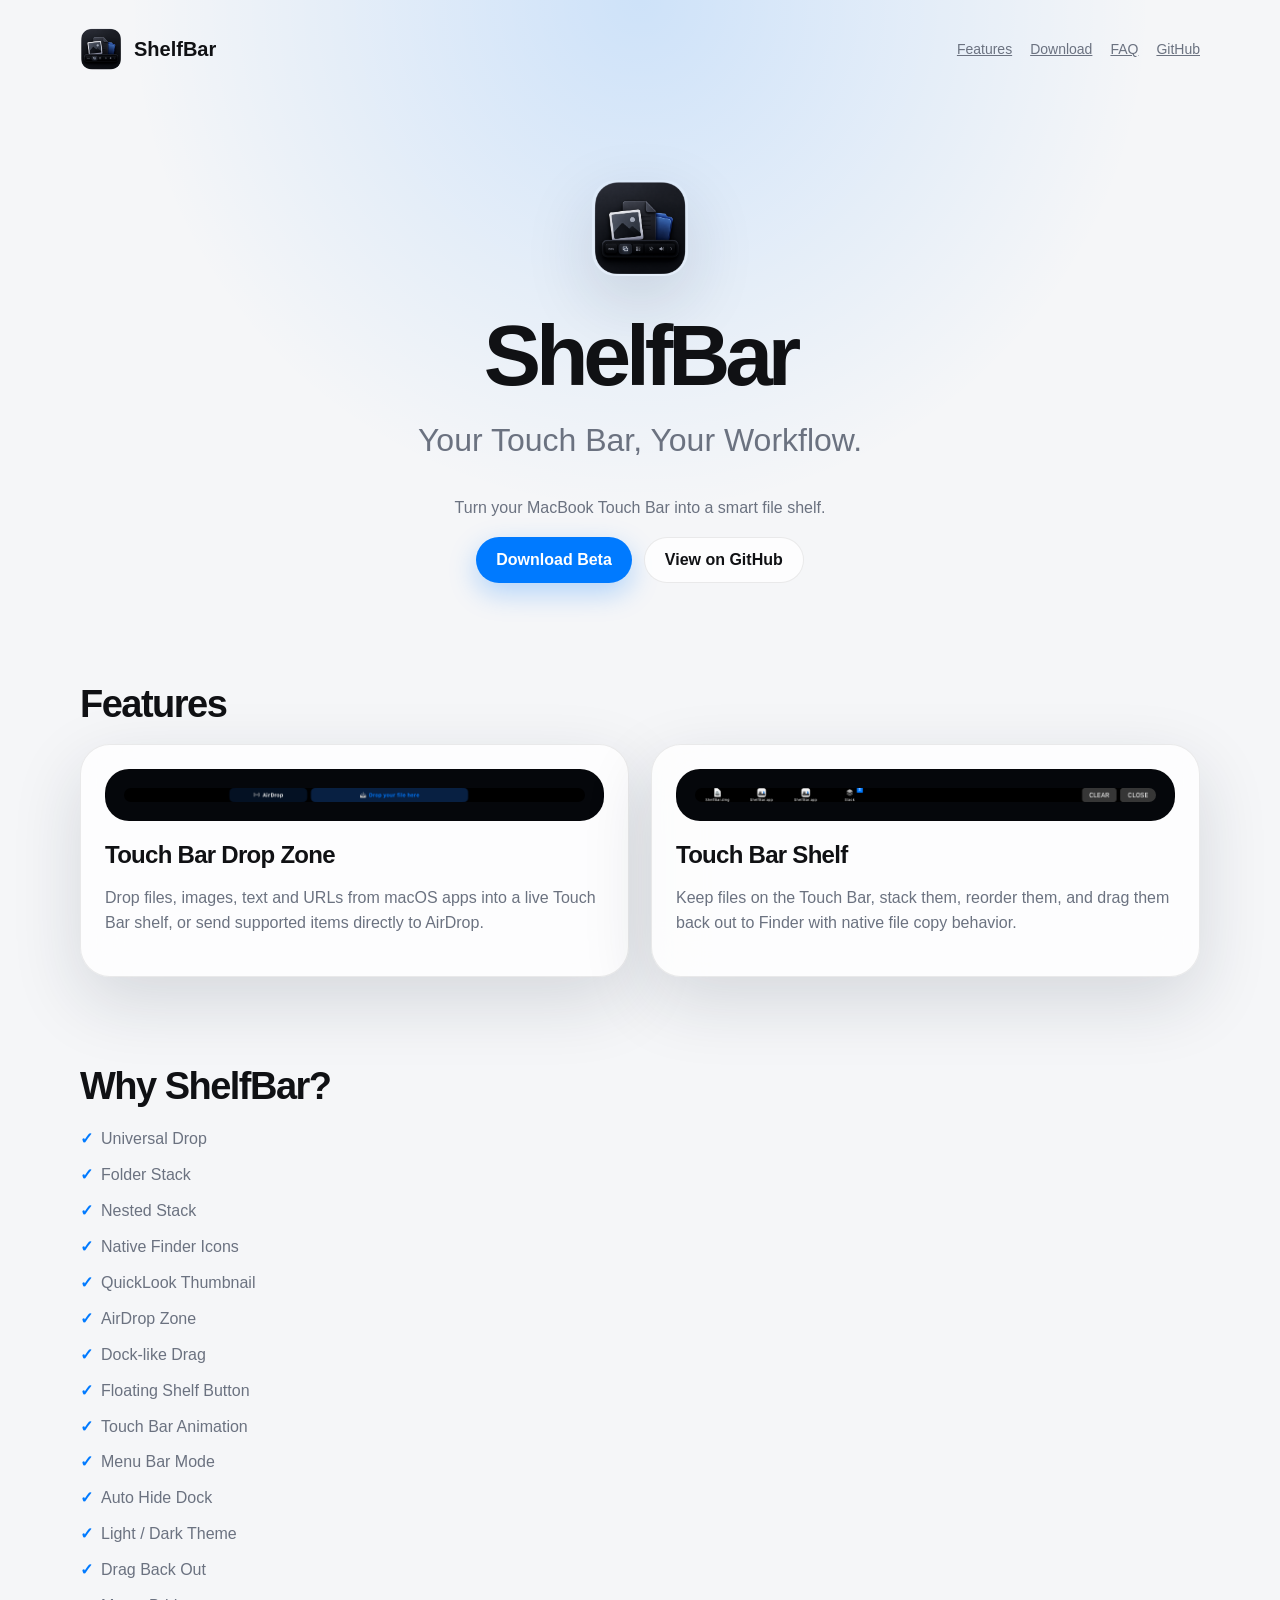
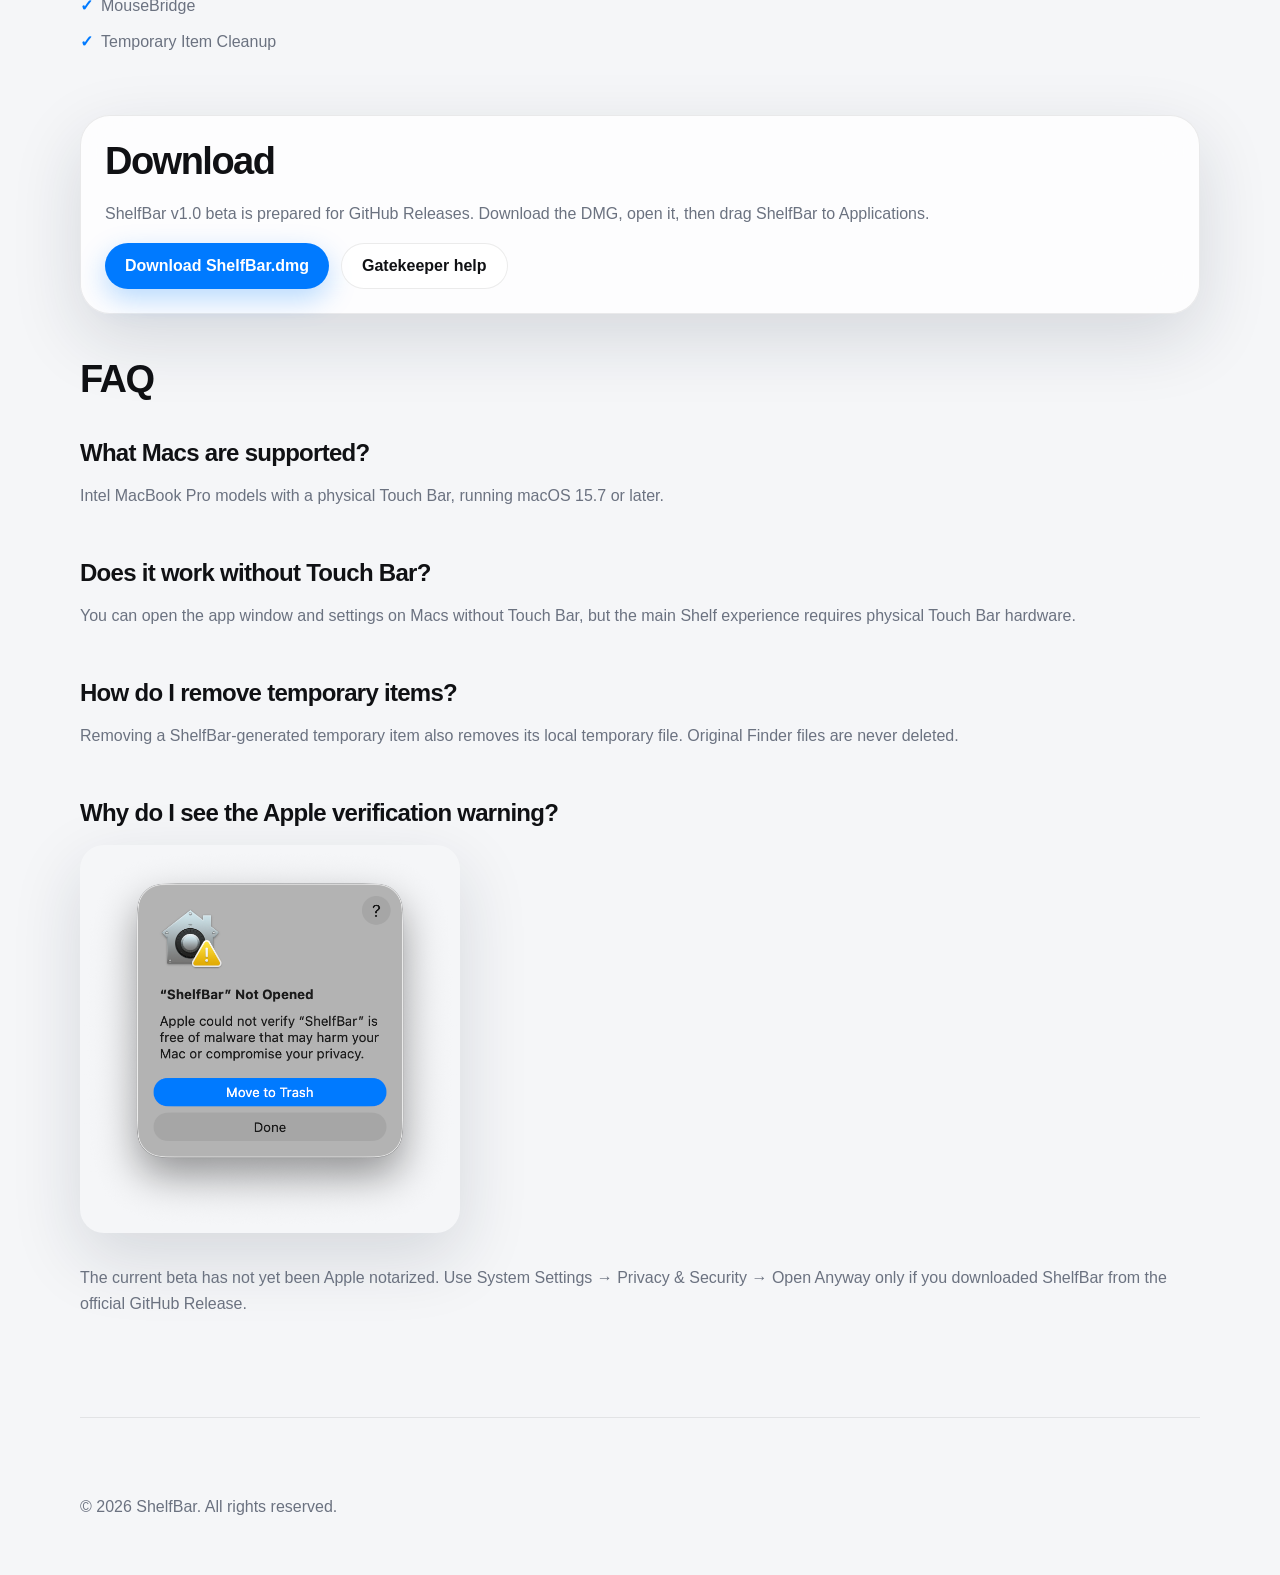
==== docs/index.html @ 5f8ba58e "Prepare ShelfBar public beta release" ====
<!doctype html>
<html lang="en">
<head>
  <meta charset="utf-8">
  <meta name="viewport" content="width=device-width, initial-scale=1">
  <title>ShelfBar — Your Touch Bar, Your Workflow.</title>
  <meta name="description" content="Turn your MacBook Touch Bar into a smart file shelf.">
  <style>
    :root {
      color-scheme: light dark;
      --bg: #f5f6f8;
      --panel: rgba(255,255,255,.78);
      --text: #101114;
      --muted: #6b7280;
      --line: rgba(0,0,0,.08);
      --blue: #007aff;
      --shadow: 0 24px 70px rgba(20, 32, 56, .14);
    }
    @media (prefers-color-scheme: dark) {
      :root {
        --bg: #080a0f;
        --panel: rgba(22,24,30,.78);
        --text: #f5f7fb;
        --muted: #a3adbd;
        --line: rgba(255,255,255,.1);
        --shadow: 0 24px 70px rgba(0,0,0,.38);
      }
    }
    * { box-sizing: border-box; }
    body {
      margin: 0;
      font-family: -apple-system, BlinkMacSystemFont, "SF Pro Display", "Segoe UI", sans-serif;
      background:
        radial-gradient(circle at top, rgba(0,122,255,.16), transparent 32rem),
        var(--bg);
      color: var(--text);
    }
    a { color: inherit; }
    .wrap { width: min(1120px, calc(100% - 40px)); margin: 0 auto; }
    header {
      display: flex;
      justify-content: space-between;
      align-items: center;
      padding: 28px 0;
    }
    .brand { display: flex; align-items: center; gap: 12px; font-weight: 700; font-size: 20px; }
    .brand img { width: 42px; height: 42px; border-radius: 12px; }
    nav { display: flex; gap: 18px; color: var(--muted); font-size: 14px; }
    .hero {
      padding: 82px 0 56px;
      text-align: center;
    }
    .hero img.icon { width: 96px; height: 96px; border-radius: 24px; box-shadow: var(--shadow); }
    h1 { font-size: clamp(48px, 8vw, 86px); letter-spacing: -0.06em; margin: 26px 0 10px; }
    .tagline { font-size: clamp(21px, 3vw, 32px); color: var(--muted); margin: 0 0 28px; }
    .actions { display: flex; justify-content: center; gap: 12px; flex-wrap: wrap; }
    .button {
      display: inline-flex;
      align-items: center;
      justify-content: center;
      padding: 13px 20px;
      border-radius: 999px;
      background: var(--blue);
      color: white;
      font-weight: 650;
      text-decoration: none;
      box-shadow: 0 10px 28px rgba(0,122,255,.28);
    }
    .button.secondary {
      background: var(--panel);
      color: var(--text);
      border: 1px solid var(--line);
      box-shadow: none;
    }
    section { padding: 44px 0; }
    .grid { display: grid; grid-template-columns: repeat(2, minmax(0, 1fr)); gap: 22px; }
    .card {
      background: var(--panel);
      backdrop-filter: blur(24px);
      border: 1px solid var(--line);
      border-radius: 30px;
      padding: 24px;
      box-shadow: var(--shadow);
    }
    .card img { width: 100%; border-radius: 22px; display: block; }
    .touchbar-shot {
      background: #05070b;
      padding: 18px;
      border-radius: 24px;
      border: 1px solid var(--line);
    }
    .touchbar-shot img {
      border-radius: 12px;
    }
    h2 { font-size: 38px; letter-spacing: -0.04em; margin: 0 0 18px; }
    h3 { font-size: 24px; letter-spacing: -0.03em; margin: 20px 0 10px; }
    p, li { color: var(--muted); line-height: 1.62; }
    ul.clean { list-style: none; padding: 0; display: grid; gap: 10px; }
    ul.clean li::before { content: "✓"; color: var(--blue); font-weight: 800; margin-right: 8px; }
    .feature-list { columns: 2; }
    .faq { display: grid; gap: 14px; }
    footer { color: var(--muted); padding: 60px 0 40px; border-top: 1px solid var(--line); margin-top: 40px; }
    @media (max-width: 760px) {
      .grid { grid-template-columns: 1fr; }
      nav { display: none; }
      .feature-list { columns: 1; }
    }
  </style>
</head>
<body>
  <div class="wrap">
    <header>
      <div class="brand">
        <img src="assets/shelfbar-icon-dark.png" alt="ShelfBar icon">
        <span>ShelfBar</span>
      </div>
      <nav>
        <a href="#features">Features</a>
        <a href="#download">Download</a>
        <a href="#faq">FAQ</a>
        <a href="https://github.com/seannb/ShelfBar">GitHub</a>
      </nav>
    </header>

    <main>
      <section class="hero">
        <img class="icon" src="assets/shelfbar-icon-dark.png" alt="ShelfBar">
        <h1>ShelfBar</h1>
        <p class="tagline">Your Touch Bar, Your Workflow.</p>
        <p>Turn your MacBook Touch Bar into a smart file shelf.</p>
        <div class="actions">
          <a class="button" href="https://github.com/seannb/ShelfBar/releases/tag/v1.0.0-beta.1">Download Beta</a>
          <a class="button secondary" href="https://github.com/seannb/ShelfBar">View on GitHub</a>
        </div>
      </section>

      <section id="features">
        <h2>Features</h2>
        <div class="grid">
          <article class="card">
            <div class="touchbar-shot">
              <img src="assets/feature-drop-zone.png" alt="Touch Bar Drop Zone">
            </div>
            <h3>Touch Bar Drop Zone</h3>
            <p>Drop files, images, text and URLs from macOS apps into a live Touch Bar shelf, or send supported items directly to AirDrop.</p>
          </article>
          <article class="card">
            <div class="touchbar-shot">
              <img src="assets/feature-touchbar-shelf.png" alt="Touch Bar Shelf">
            </div>
            <h3>Touch Bar Shelf</h3>
            <p>Keep files on the Touch Bar, stack them, reorder them, and drag them back out to Finder with native file copy behavior.</p>
          </article>
        </div>
      </section>

      <section>
        <h2>Why ShelfBar?</h2>
        <ul class="clean feature-list">
          <li>Universal Drop</li>
          <li>Folder Stack</li>
          <li>Nested Stack</li>
          <li>Native Finder Icons</li>
          <li>QuickLook Thumbnail</li>
          <li>AirDrop Zone</li>
          <li>Dock-like Drag</li>
          <li>Floating Shelf Button</li>
          <li>Touch Bar Animation</li>
          <li>Menu Bar Mode</li>
          <li>Auto Hide Dock</li>
          <li>Light / Dark Theme</li>
          <li>Drag Back Out</li>
          <li>MouseBridge</li>
          <li>Temporary Item Cleanup</li>
        </ul>
      </section>

      <section id="download" class="card">
        <h2>Download</h2>
        <p>ShelfBar v1.0 beta is prepared for GitHub Releases. Download the DMG, open it, then drag ShelfBar to Applications.</p>
        <div class="actions" style="justify-content:flex-start">
          <a class="button" href="https://github.com/seannb/ShelfBar/releases/tag/v1.0.0-beta.1">Download ShelfBar.dmg</a>
          <a class="button secondary" href="https://github.com/seannb/ShelfBar/blob/main/README.md#troubleshooting">Gatekeeper help</a>
        </div>
      </section>

      <section id="faq">
        <h2>FAQ</h2>
        <div class="faq">
          <article>
            <h3>What Macs are supported?</h3>
            <p>Intel MacBook Pro models with a physical Touch Bar, running macOS 15.7 or later.</p>
          </article>
          <article>
            <h3>Does it work without Touch Bar?</h3>
            <p>You can open the app window and settings on Macs without Touch Bar, but the main Shelf experience requires physical Touch Bar hardware.</p>
          </article>
          <article>
            <h3>How do I remove temporary items?</h3>
            <p>Removing a ShelfBar-generated temporary item also removes its local temporary file. Original Finder files are never deleted.</p>
          </article>
          <article>
            <h3>Why do I see the Apple verification warning?</h3>
            <img src="assets/gatekeeper-warning.png" alt="macOS Gatekeeper warning for ShelfBar" style="width:min(100%, 380px); border-radius:24px; box-shadow: var(--shadow); margin: 8px 0 12px;">
            <p>The current beta has not yet been Apple notarized. Use System Settings → Privacy & Security → Open Anyway only if you downloaded ShelfBar from the official GitHub Release.</p>
          </article>
        </div>
      </section>
    </main>

    <footer>
      <p>© 2026 ShelfBar. All rights reserved.</p>
    </footer>
  </div>
</body>
</html>
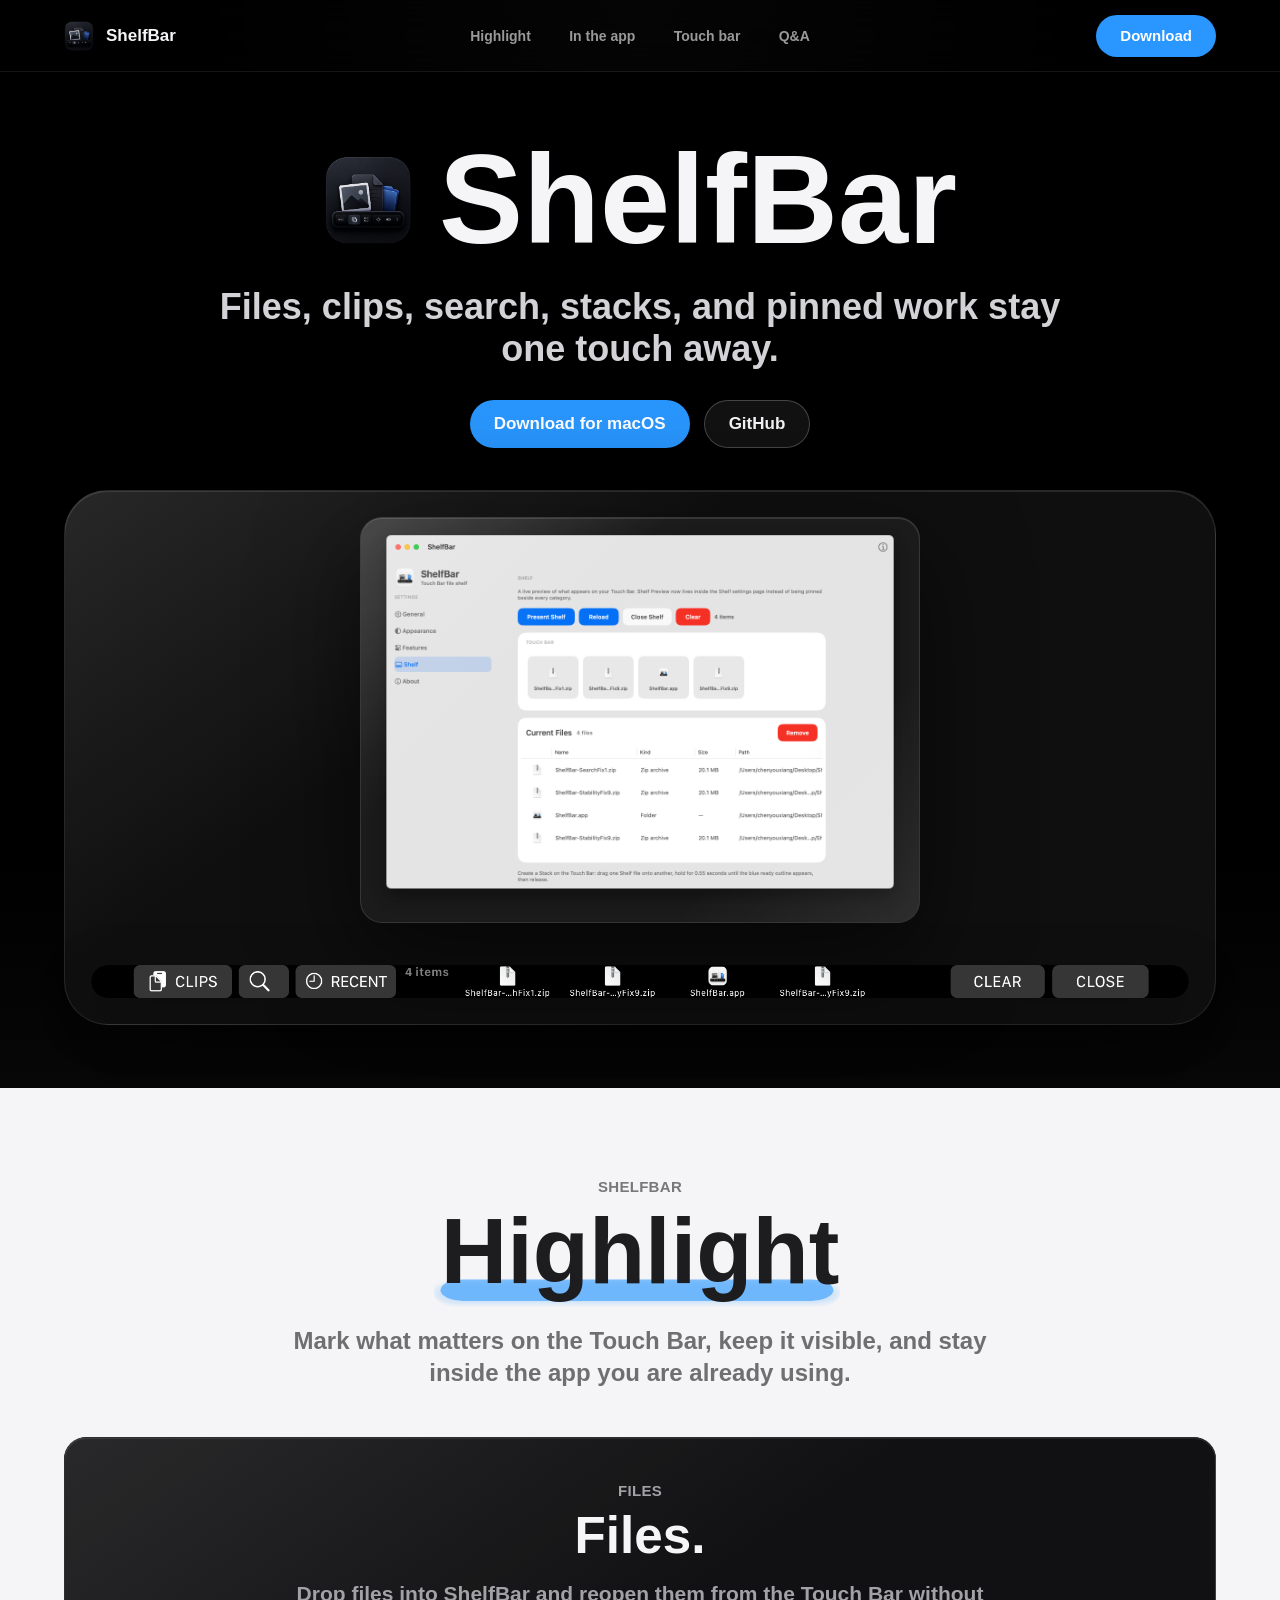
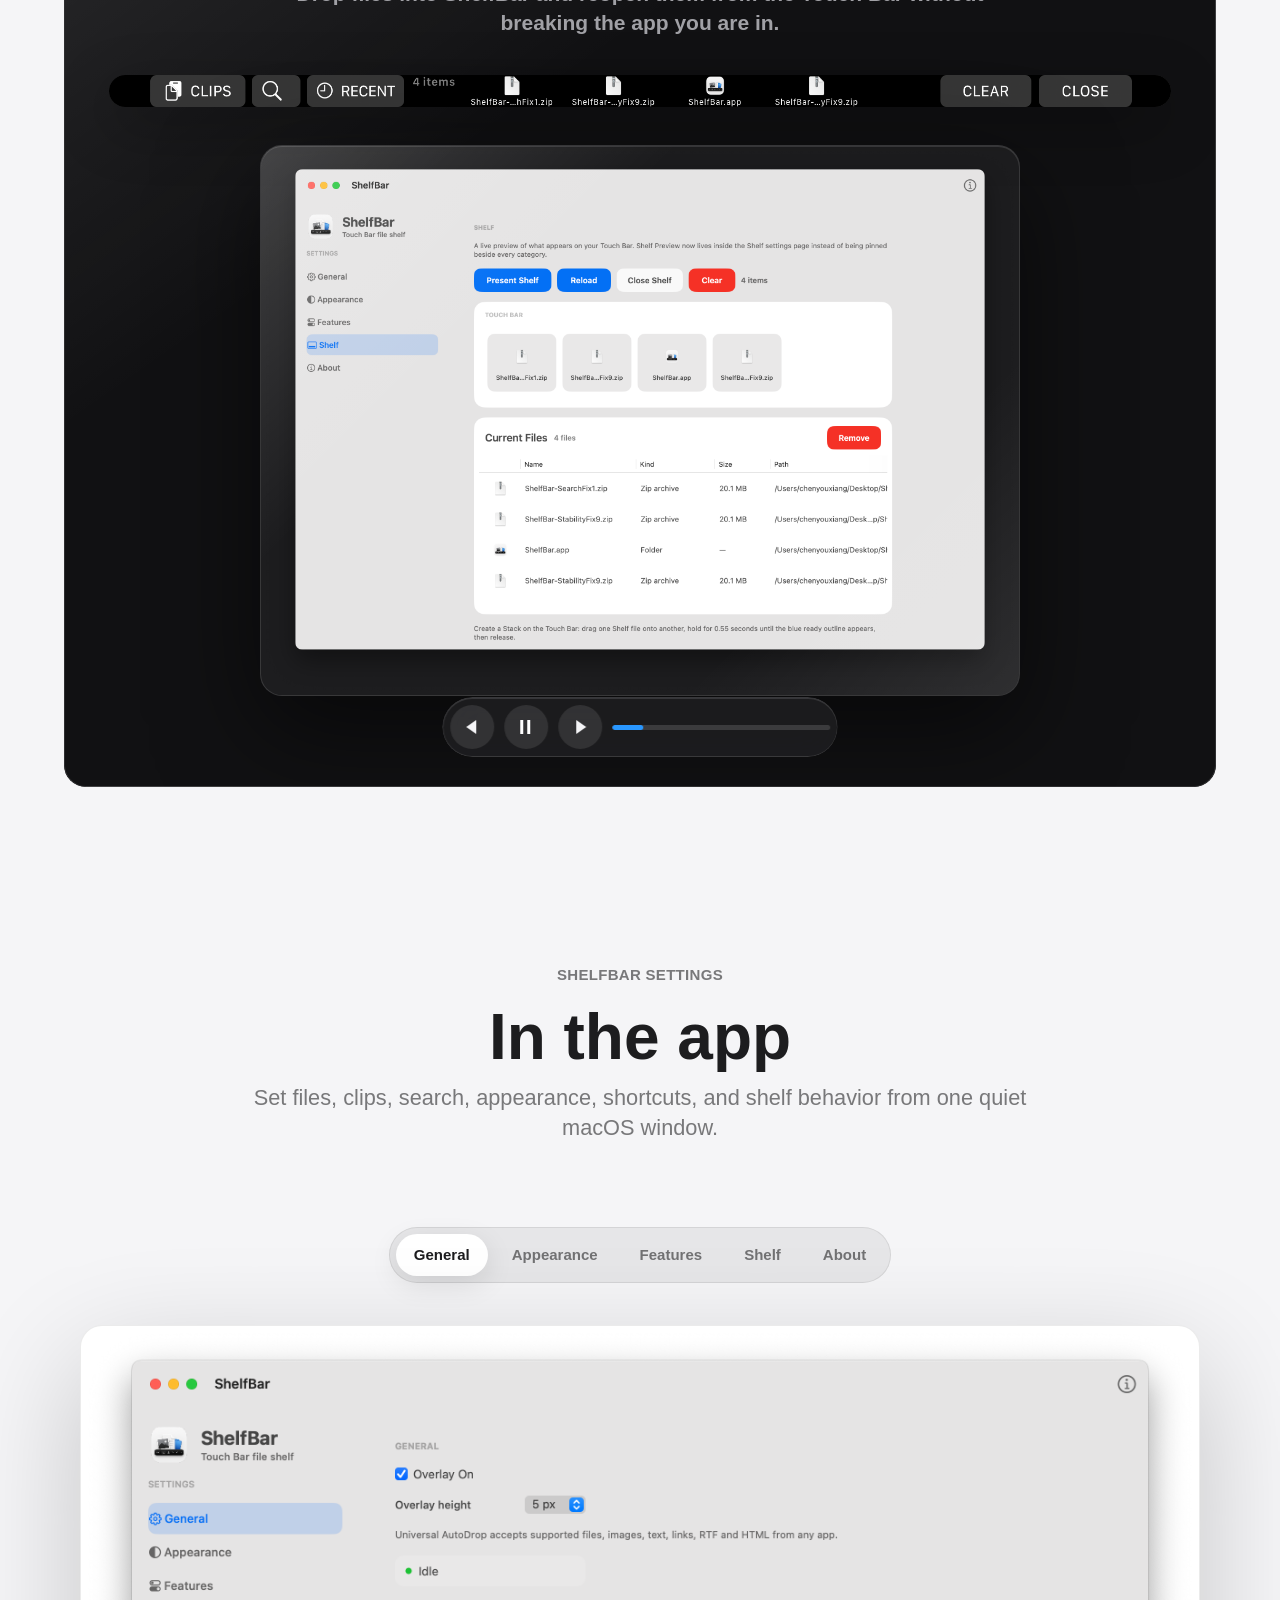
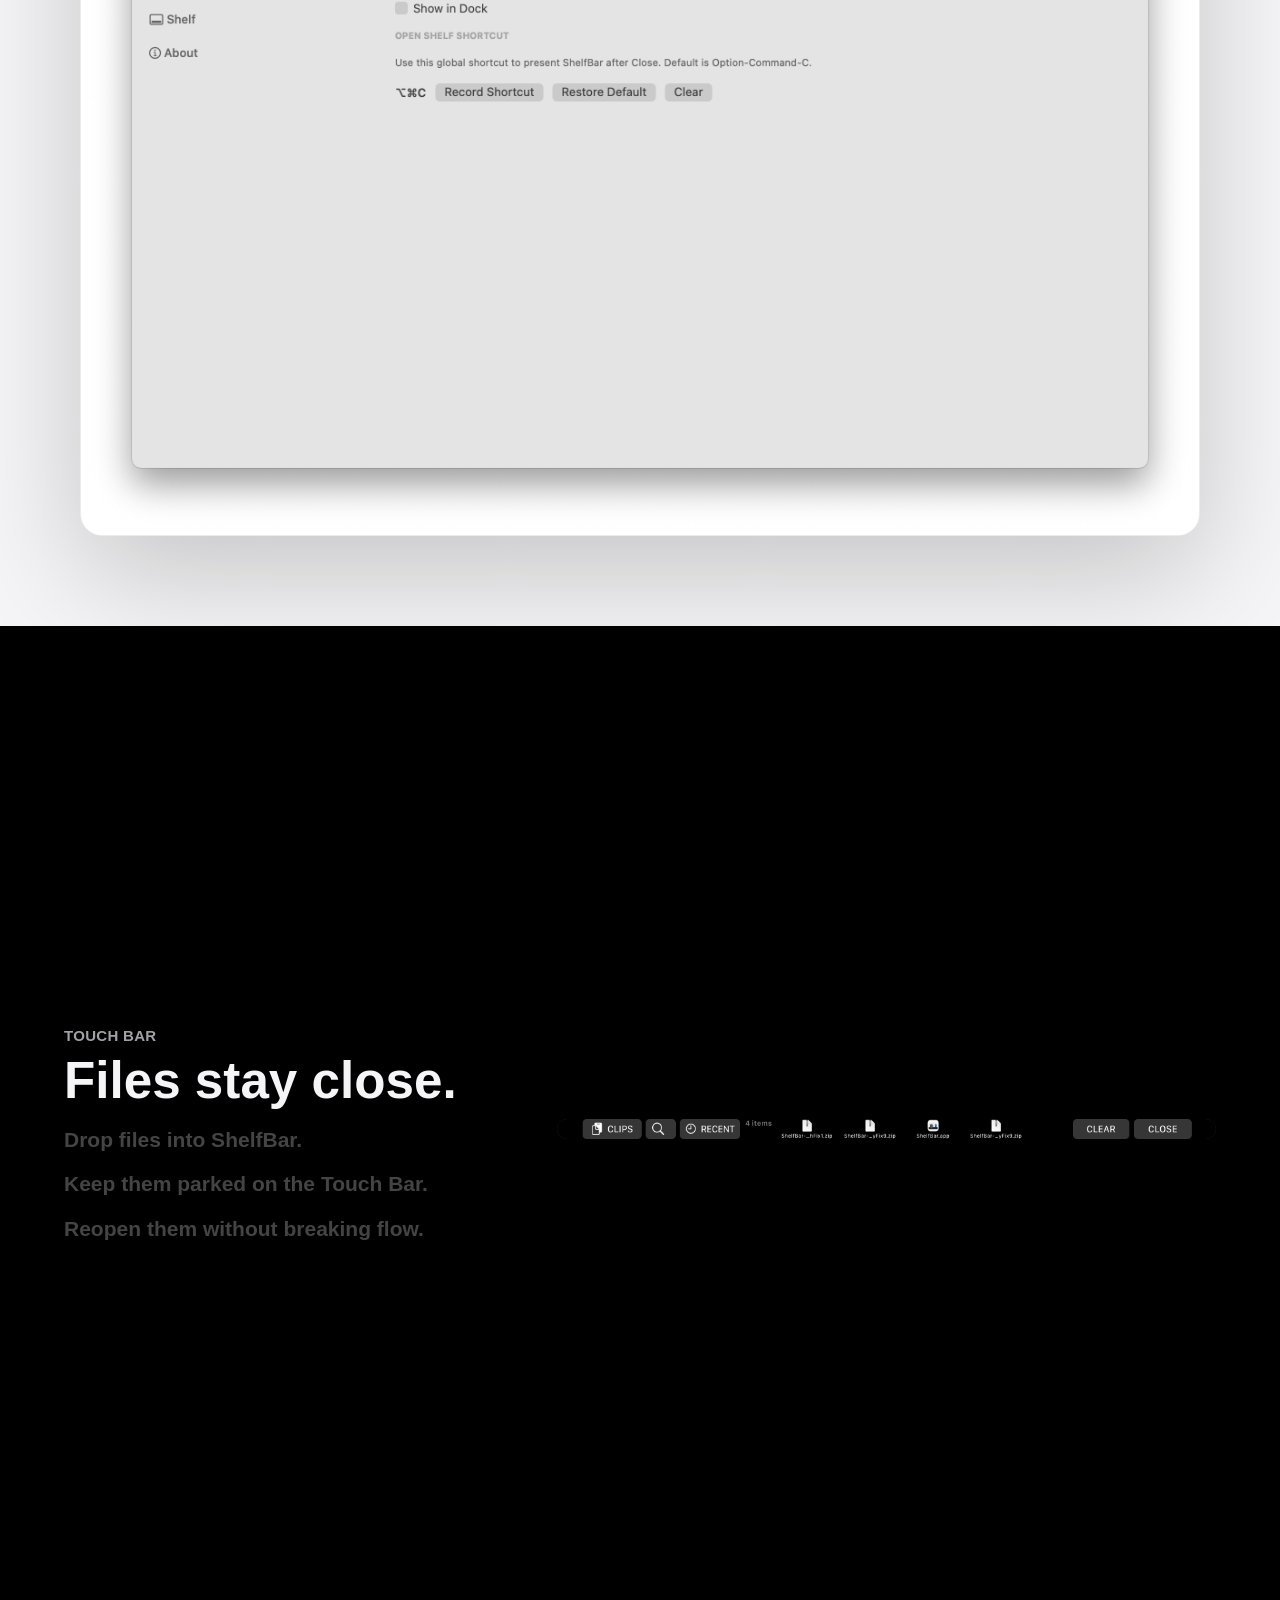
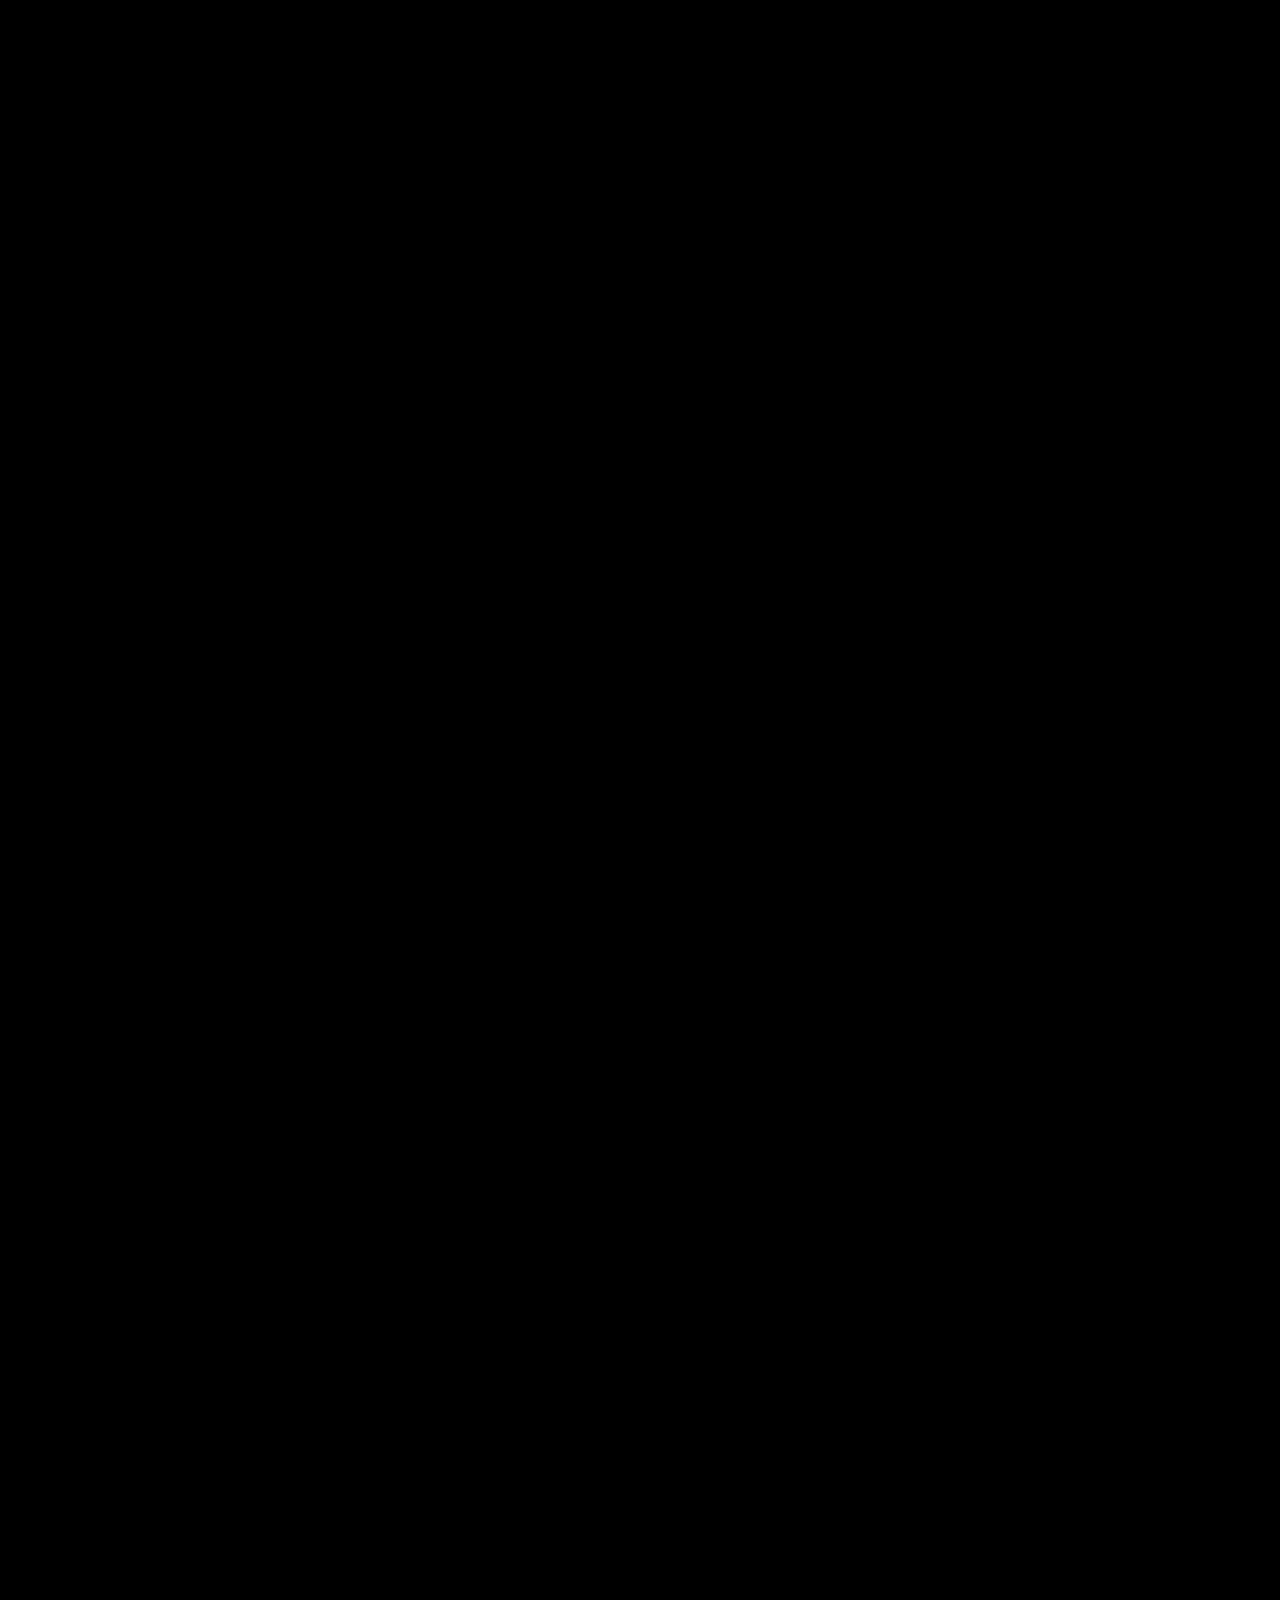
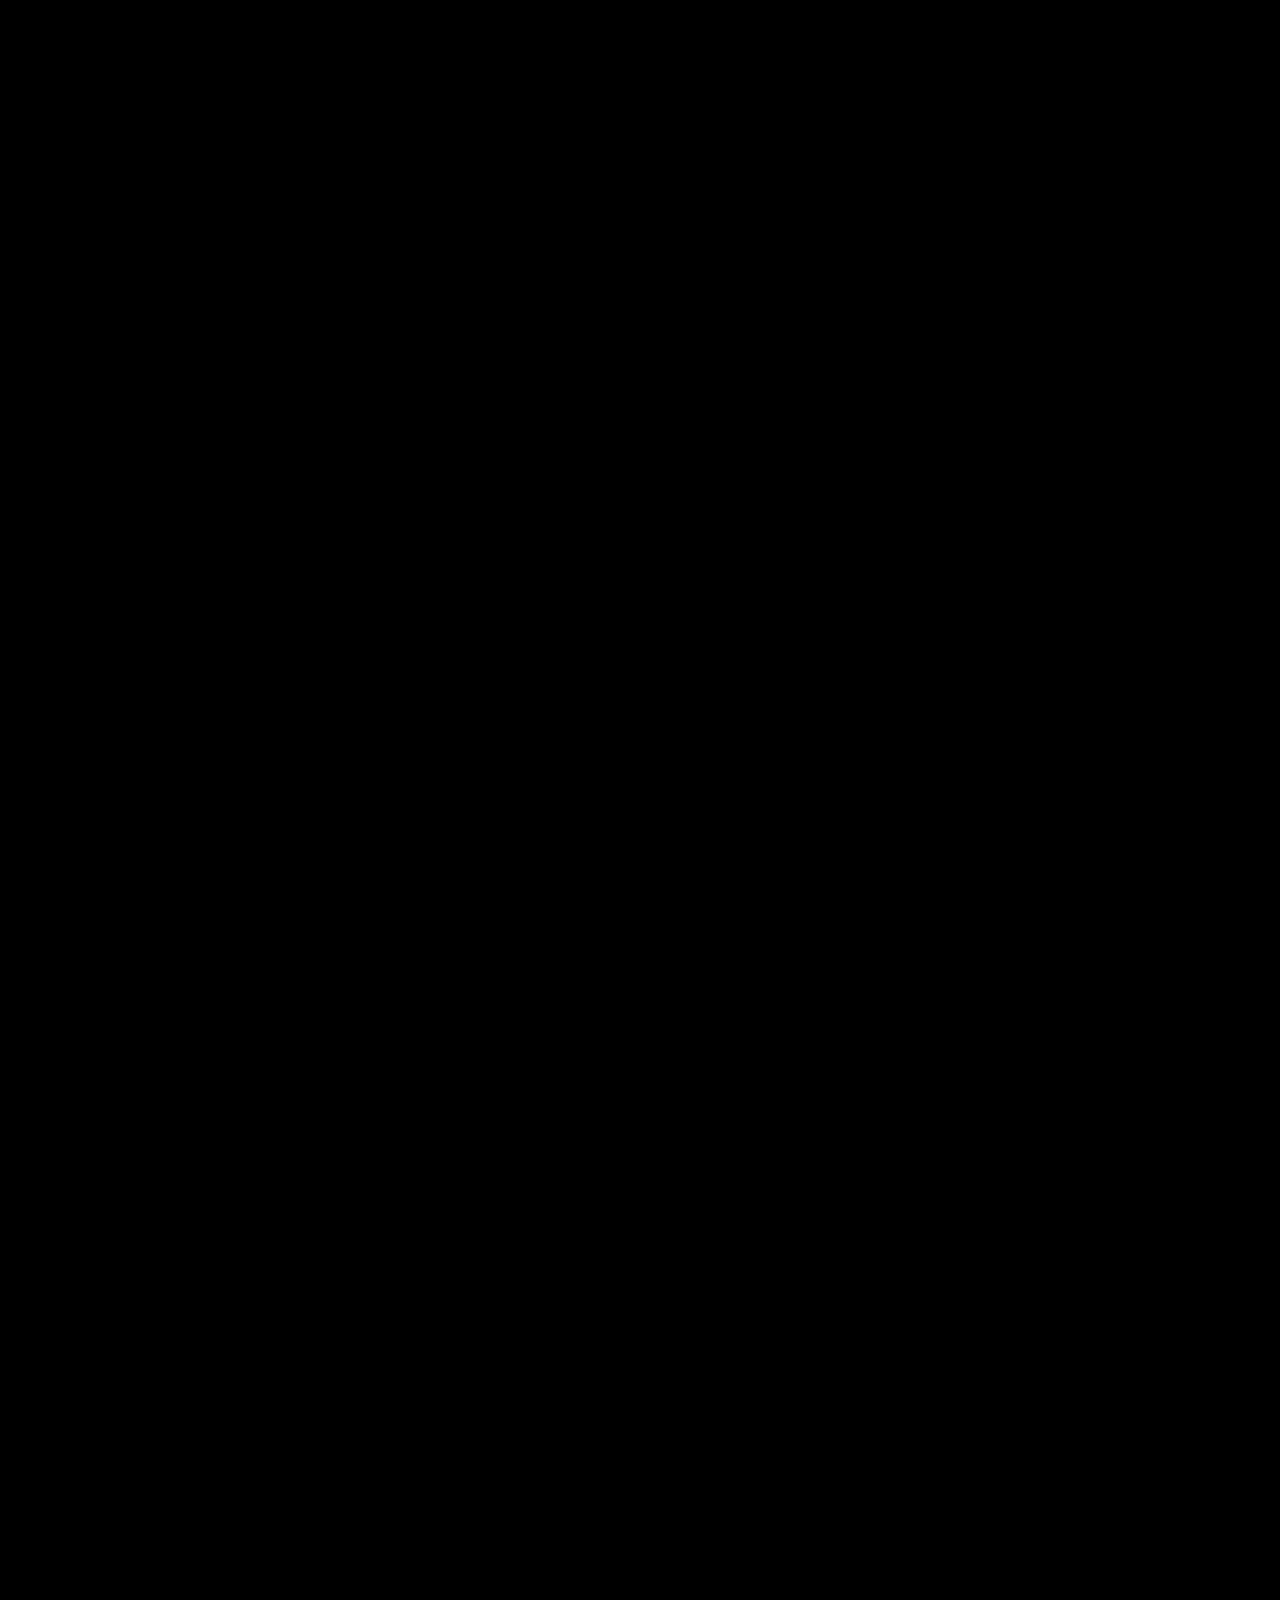
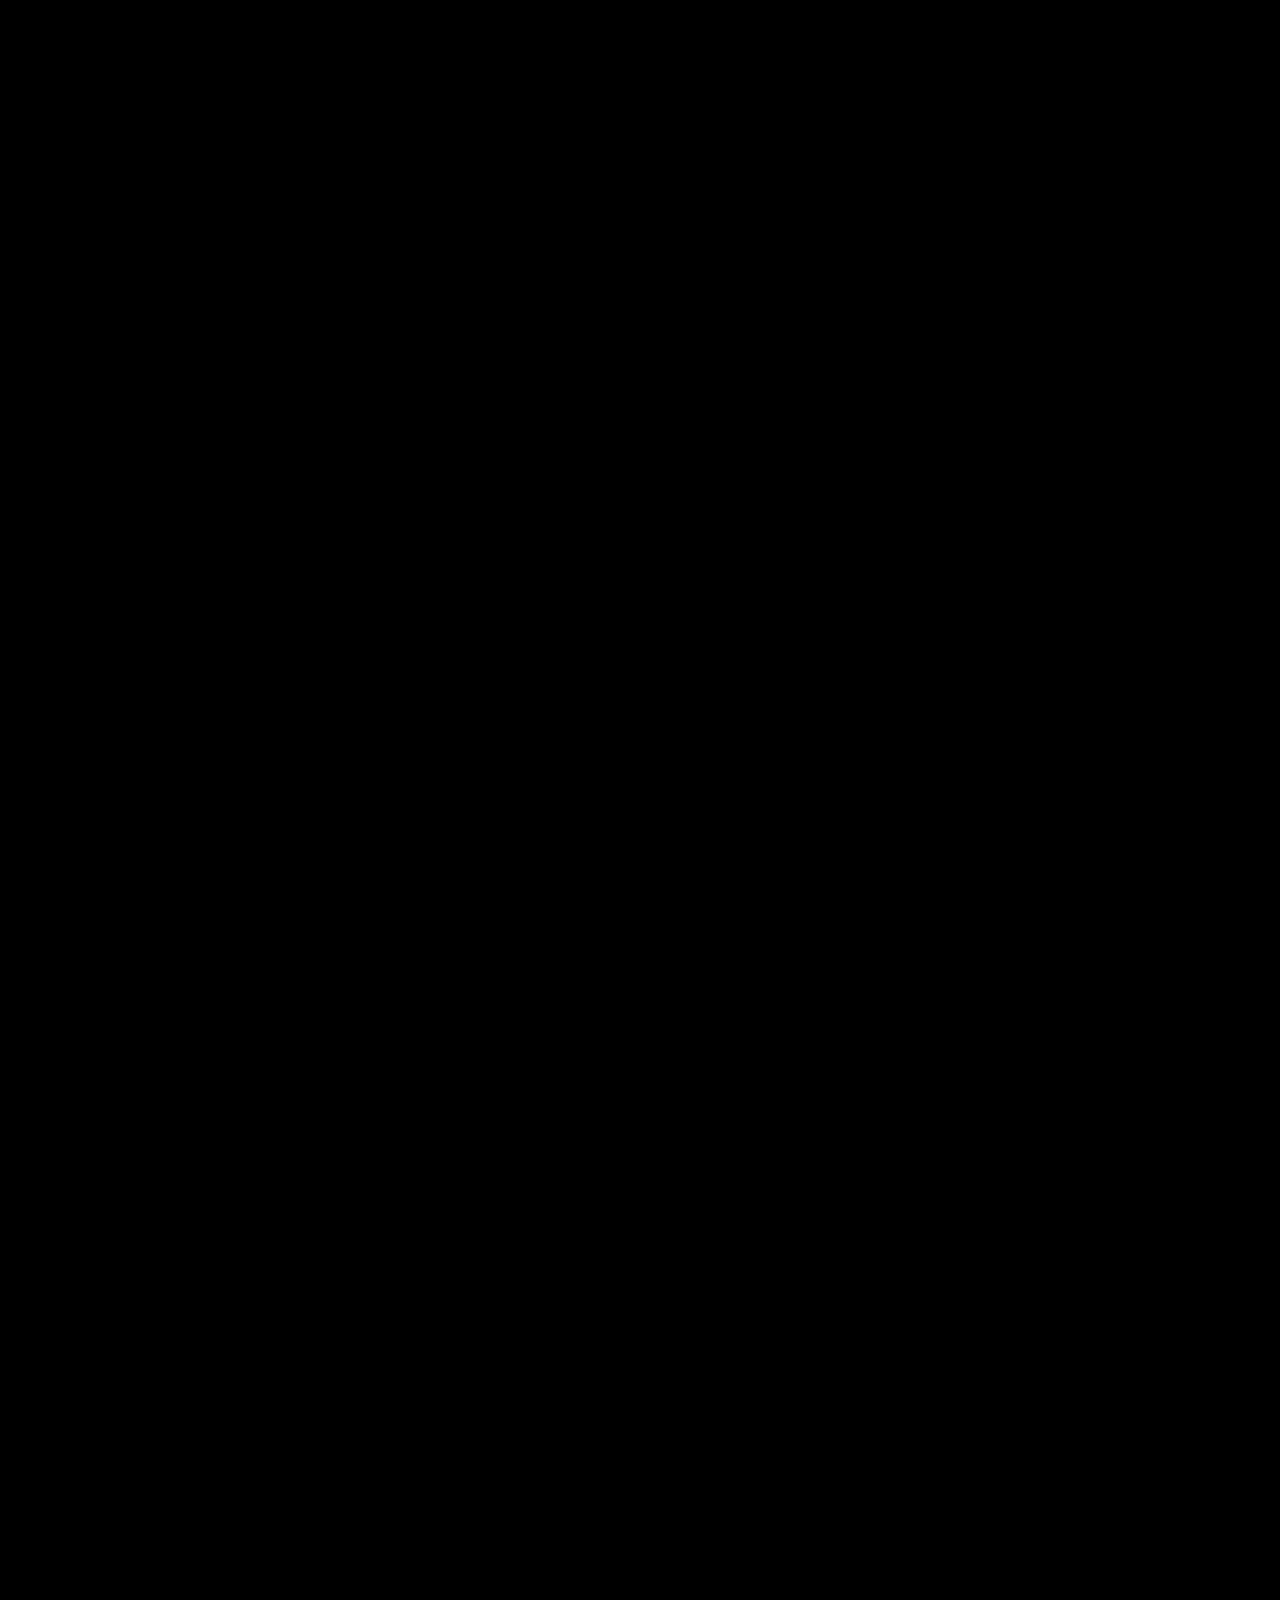
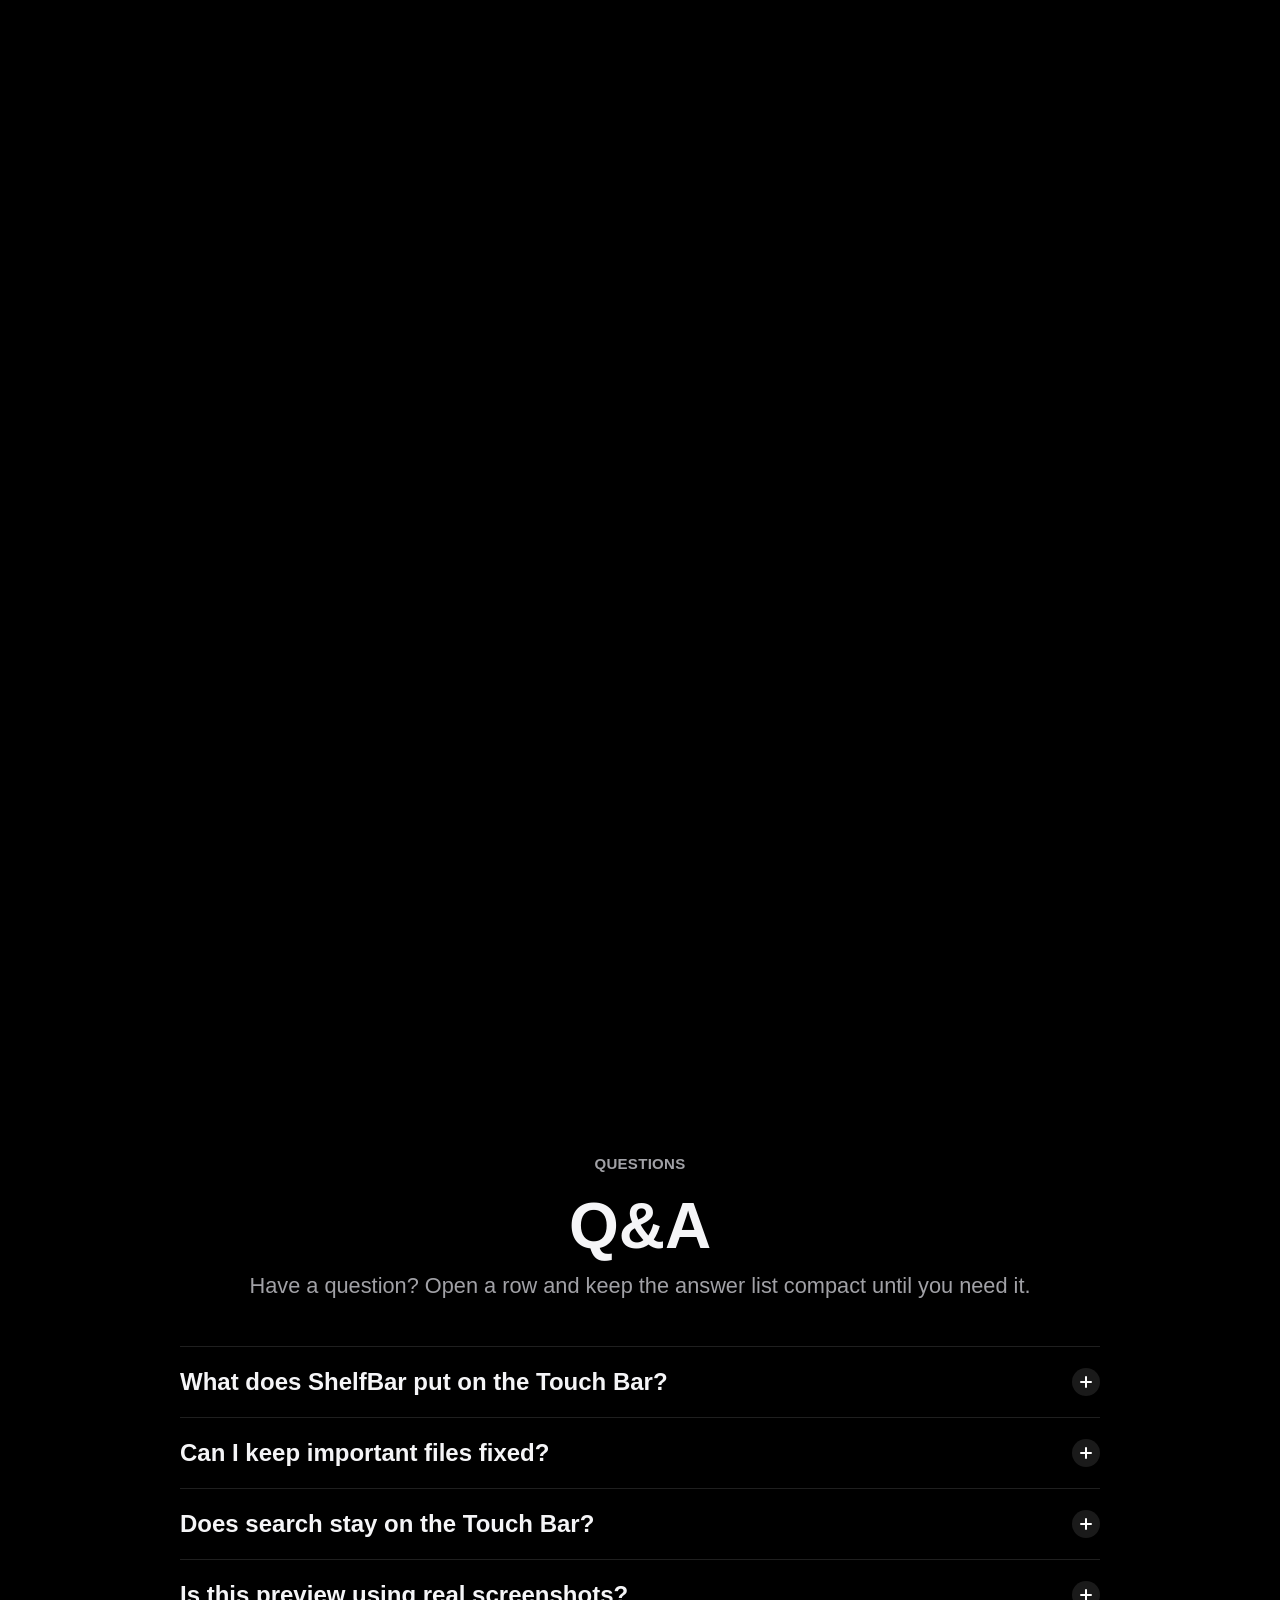
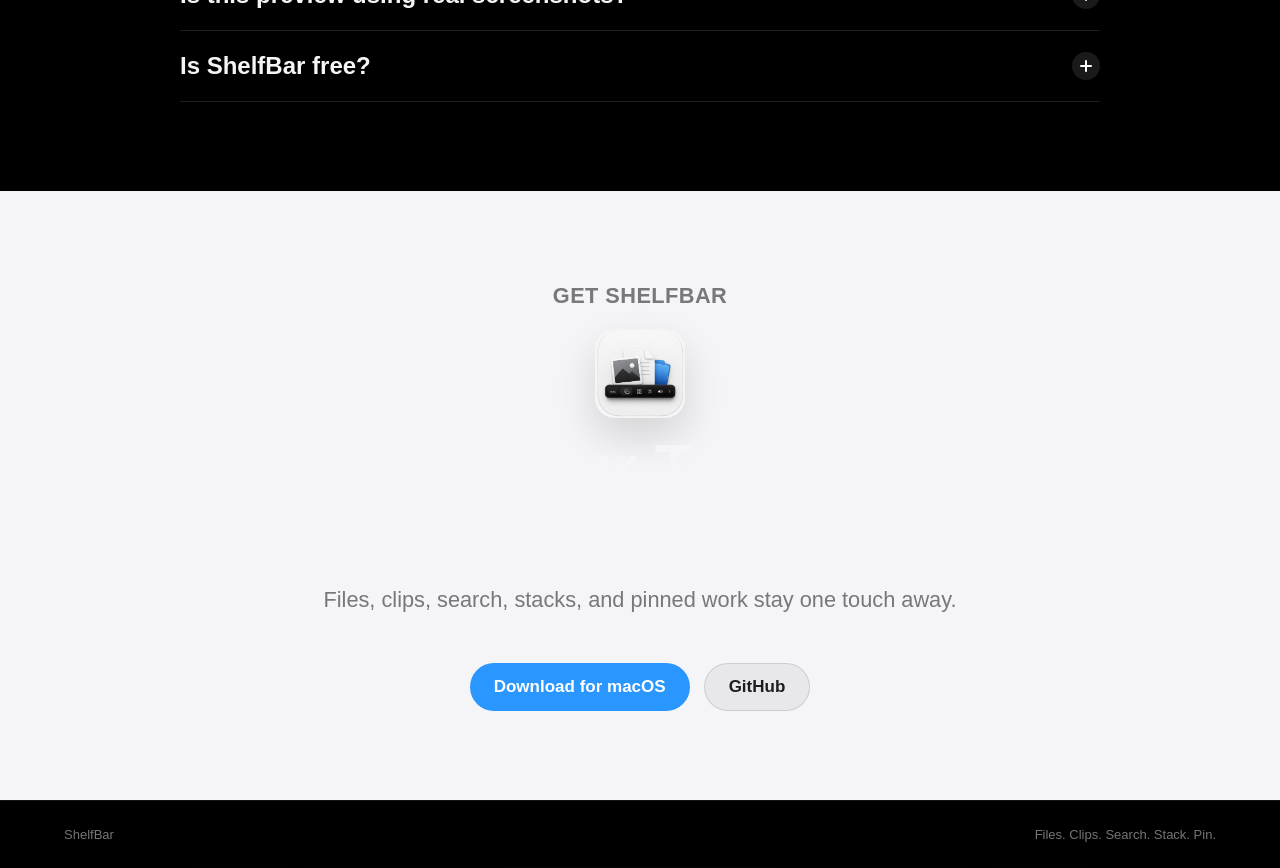
==== commit 16158e98: "Publish ShelfBar GitHub Pages site" ====
--- a/docs/index.html
+++ b/docs/index.html
@@ -1,216 +1,230 @@
 <!doctype html>
 <html lang="en">
-<head>
-  <meta charset="utf-8">
-  <meta name="viewport" content="width=device-width, initial-scale=1">
-  <title>ShelfBar — Your Touch Bar, Your Workflow.</title>
-  <meta name="description" content="Turn your MacBook Touch Bar into a smart file shelf.">
-  <style>
-    :root {
-      color-scheme: light dark;
-      --bg: #f5f6f8;
-      --panel: rgba(255,255,255,.78);
-      --text: #101114;
-      --muted: #6b7280;
-      --line: rgba(0,0,0,.08);
-      --blue: #007aff;
-      --shadow: 0 24px 70px rgba(20, 32, 56, .14);
-    }
-    @media (prefers-color-scheme: dark) {
-      :root {
-        --bg: #080a0f;
-        --panel: rgba(22,24,30,.78);
-        --text: #f5f7fb;
-        --muted: #a3adbd;
-        --line: rgba(255,255,255,.1);
-        --shadow: 0 24px 70px rgba(0,0,0,.38);
-      }
-    }
-    * { box-sizing: border-box; }
-    body {
-      margin: 0;
-      font-family: -apple-system, BlinkMacSystemFont, "SF Pro Display", "Segoe UI", sans-serif;
-      background:
-        radial-gradient(circle at top, rgba(0,122,255,.16), transparent 32rem),
-        var(--bg);
-      color: var(--text);
-    }
-    a { color: inherit; }
-    .wrap { width: min(1120px, calc(100% - 40px)); margin: 0 auto; }
-    header {
-      display: flex;
-      justify-content: space-between;
-      align-items: center;
-      padding: 28px 0;
-    }
-    .brand { display: flex; align-items: center; gap: 12px; font-weight: 700; font-size: 20px; }
-    .brand img { width: 42px; height: 42px; border-radius: 12px; }
-    nav { display: flex; gap: 18px; color: var(--muted); font-size: 14px; }
-    .hero {
-      padding: 82px 0 56px;
-      text-align: center;
-    }
-    .hero img.icon { width: 96px; height: 96px; border-radius: 24px; box-shadow: var(--shadow); }
-    h1 { font-size: clamp(48px, 8vw, 86px); letter-spacing: -0.06em; margin: 26px 0 10px; }
-    .tagline { font-size: clamp(21px, 3vw, 32px); color: var(--muted); margin: 0 0 28px; }
-    .actions { display: flex; justify-content: center; gap: 12px; flex-wrap: wrap; }
-    .button {
-      display: inline-flex;
-      align-items: center;
-      justify-content: center;
-      padding: 13px 20px;
-      border-radius: 999px;
-      background: var(--blue);
-      color: white;
-      font-weight: 650;
-      text-decoration: none;
-      box-shadow: 0 10px 28px rgba(0,122,255,.28);
-    }
-    .button.secondary {
-      background: var(--panel);
-      color: var(--text);
-      border: 1px solid var(--line);
-      box-shadow: none;
-    }
-    section { padding: 44px 0; }
-    .grid { display: grid; grid-template-columns: repeat(2, minmax(0, 1fr)); gap: 22px; }
-    .card {
-      background: var(--panel);
-      backdrop-filter: blur(24px);
-      border: 1px solid var(--line);
-      border-radius: 30px;
-      padding: 24px;
-      box-shadow: var(--shadow);
-    }
-    .card img { width: 100%; border-radius: 22px; display: block; }
-    .touchbar-shot {
-      background: #05070b;
-      padding: 18px;
-      border-radius: 24px;
-      border: 1px solid var(--line);
-    }
-    .touchbar-shot img {
-      border-radius: 12px;
-    }
-    h2 { font-size: 38px; letter-spacing: -0.04em; margin: 0 0 18px; }
-    h3 { font-size: 24px; letter-spacing: -0.03em; margin: 20px 0 10px; }
-    p, li { color: var(--muted); line-height: 1.62; }
-    ul.clean { list-style: none; padding: 0; display: grid; gap: 10px; }
-    ul.clean li::before { content: "✓"; color: var(--blue); font-weight: 800; margin-right: 8px; }
-    .feature-list { columns: 2; }
-    .faq { display: grid; gap: 14px; }
-    footer { color: var(--muted); padding: 60px 0 40px; border-top: 1px solid var(--line); margin-top: 40px; }
-    @media (max-width: 760px) {
-      .grid { grid-template-columns: 1fr; }
-      nav { display: none; }
-      .feature-list { columns: 1; }
-    }
-  </style>
-</head>
-<body>
-  <div class="wrap">
-    <header>
-      <div class="brand">
-        <img src="assets/shelfbar-icon-dark.png" alt="ShelfBar icon">
+  <head>
+    <meta charset="utf-8">
+    <meta name="viewport" content="width=device-width, initial-scale=1">
+    <title>ShelfBar</title>
+    <meta
+      name="description"
+      content="ShelfBar turns the Touch Bar into a workspace for files, clips, search, stacks, and pinned work."
+    >
+    <link rel="icon" href="assets/shelfbar-brand-dark.png">
+    <link rel="stylesheet" href="styles.css?v=touchbar-20260906-006">
+  </head>
+  <body>
+    <header class="site-header" aria-label="ShelfBar navigation">
+      <a class="brand" href="#top" aria-label="ShelfBar home">
+        <img src="assets/shelfbar-brand-dark.png" alt="" width="28" height="28">
         <span>ShelfBar</span>
-      </div>
-      <nav>
-        <a href="#features">Features</a>
-        <a href="#download">Download</a>
-        <a href="#faq">FAQ</a>
-        <a href="https://github.com/seannb/ShelfBar">GitHub</a>
+      </a>
+      <nav class="nav-links" aria-label="Primary navigation">
+        <a href="#highlight">Highlight</a>
+        <a href="#in-the-app">In the app</a>
+        <a href="#touchbar">Touch bar</a>
+        <a href="#qa">Q&amp;A</a>
       </nav>
+      <a class="nav-cta" href="https://github.com/chenyouxiang0810-gif/ShelfBar/releases/latest/download/ShelfBar.dmg">Download</a>
     </header>
 
-    <main>
-      <section class="hero">
-        <img class="icon" src="assets/shelfbar-icon-dark.png" alt="ShelfBar">
-        <h1>ShelfBar</h1>
-        <p class="tagline">Your Touch Bar, Your Workflow.</p>
-        <p>Turn your MacBook Touch Bar into a smart file shelf.</p>
-        <div class="actions">
-          <a class="button" href="https://github.com/seannb/ShelfBar/releases/tag/v1.0.0-beta.1">Download Beta</a>
-          <a class="button secondary" href="https://github.com/seannb/ShelfBar">View on GitHub</a>
-        </div>
-      </section>
-
-      <section id="features">
-        <h2>Features</h2>
-        <div class="grid">
-          <article class="card">
-            <div class="touchbar-shot">
-              <img src="assets/feature-drop-zone.png" alt="Touch Bar Drop Zone">
-            </div>
-            <h3>Touch Bar Drop Zone</h3>
-            <p>Drop files, images, text and URLs from macOS apps into a live Touch Bar shelf, or send supported items directly to AirDrop.</p>
-          </article>
-          <article class="card">
-            <div class="touchbar-shot">
-              <img src="assets/feature-touchbar-shelf.png" alt="Touch Bar Shelf">
-            </div>
-            <h3>Touch Bar Shelf</h3>
-            <p>Keep files on the Touch Bar, stack them, reorder them, and drag them back out to Finder with native file copy behavior.</p>
-          </article>
-        </div>
-      </section>
-
-      <section>
-        <h2>Why ShelfBar?</h2>
-        <ul class="clean feature-list">
-          <li>Universal Drop</li>
-          <li>Folder Stack</li>
-          <li>Nested Stack</li>
-          <li>Native Finder Icons</li>
-          <li>QuickLook Thumbnail</li>
-          <li>AirDrop Zone</li>
-          <li>Dock-like Drag</li>
-          <li>Floating Shelf Button</li>
-          <li>Touch Bar Animation</li>
-          <li>Menu Bar Mode</li>
-          <li>Auto Hide Dock</li>
-          <li>Light / Dark Theme</li>
-          <li>Drag Back Out</li>
-          <li>MouseBridge</li>
-          <li>Temporary Item Cleanup</li>
-        </ul>
-      </section>
-
-      <section id="download" class="card">
-        <h2>Download</h2>
-        <p>ShelfBar v1.0 beta is prepared for GitHub Releases. Download the DMG, open it, then drag ShelfBar to Applications.</p>
-        <div class="actions" style="justify-content:flex-start">
-          <a class="button" href="https://github.com/seannb/ShelfBar/releases/tag/v1.0.0-beta.1">Download ShelfBar.dmg</a>
-          <a class="button secondary" href="https://github.com/seannb/ShelfBar/blob/main/README.md#troubleshooting">Gatekeeper help</a>
-        </div>
-      </section>
-
-      <section id="faq">
-        <h2>FAQ</h2>
-        <div class="faq">
-          <article>
-            <h3>What Macs are supported?</h3>
-            <p>Intel MacBook Pro models with a physical Touch Bar, running macOS 15.7 or later.</p>
-          </article>
-          <article>
-            <h3>Does it work without Touch Bar?</h3>
-            <p>You can open the app window and settings on Macs without Touch Bar, but the main Shelf experience requires physical Touch Bar hardware.</p>
-          </article>
-          <article>
-            <h3>How do I remove temporary items?</h3>
-            <p>Removing a ShelfBar-generated temporary item also removes its local temporary file. Original Finder files are never deleted.</p>
-          </article>
-          <article>
-            <h3>Why do I see the Apple verification warning?</h3>
-            <img src="assets/gatekeeper-warning.png" alt="macOS Gatekeeper warning for ShelfBar" style="width:min(100%, 380px); border-radius:24px; box-shadow: var(--shadow); margin: 8px 0 12px;">
-            <p>The current beta has not yet been Apple notarized. Use System Settings → Privacy & Security → Open Anyway only if you downloaded ShelfBar from the official GitHub Release.</p>
-          </article>
+    <main id="top">
+      <section class="hero page-section" aria-labelledby="hero-title">
+        <div class="section-inner hero-inner">
+          <div class="hero-copy reveal">
+            <h1 id="hero-title" class="hero-logo-title">
+              <img src="assets/shelfbar-brand-dark.png" alt="" width="112" height="112">
+              <span>ShelfBar</span>
+            </h1>
+            <p class="hero-line">Files, clips, search, stacks, and pinned work stay one touch away.</p>
+            <div class="button-row">
+              <a class="button button-primary" href="https://github.com/chenyouxiang0810-gif/ShelfBar/releases/latest/download/ShelfBar.dmg">Download for macOS</a>
+              <a class="button button-secondary" href="https://github.com/chenyouxiang0810-gif/ShelfBar">GitHub</a>
+            </div>
+          </div>
+
+          <div class="hero-product reveal" data-product-stage data-variant="hero" data-feature="files">
+            <figure class="app-shot stage-app" data-app-frame>
+              <img data-app-image src="assets/app-pages/shelf.png" alt="ShelfBar app settings window">
+            </figure>
+            <figure class="touchbar-shot stage-touchbar" data-touchbar-frame>
+              <video data-touchbar-video muted loop playsinline preload="metadata" aria-hidden="true"></video>
+              <img data-touchbar-image src="assets/touchbar/files.png?v=touchbar-20260906-006" alt="ShelfBar Files on a real Touch Bar">
+            </figure>
+          </div>
+        </div>
+      </section>
+
+      <section class="highlight page-section" id="highlight" aria-labelledby="highlight-title">
+        <div class="section-inner highlight-inner">
+          <p class="eyebrow reveal">ShelfBar</p>
+          <div class="highlight-title-wrap reveal" data-highlight-trigger>
+            <h2 id="highlight-title">
+              <span class="highlight-word">
+                <svg class="highlighter-svg" viewBox="0 0 1000 260" preserveAspectRatio="none" aria-hidden="true">
+                  <defs>
+                    <mask id="marker-reveal">
+                      <rect class="highlighter-mask-rect" x="0" y="0" width="0" height="260" rx="84" fill="white"></rect>
+                    </mask>
+                  </defs>
+                  <g mask="url(#marker-reveal)">
+                    <rect class="highlighter-shadow" x="0" y="116" width="1000" height="116" rx="58"></rect>
+                    <rect class="highlighter-stroke" x="16" y="102" width="968" height="112" rx="56"></rect>
+                  </g>
+                </svg>
+                <span>Highlight</span>
+              </span>
+            </h2>
+          </div>
+          <p class="highlight-note reveal">Mark what matters on the Touch Bar, keep it visible, and stay inside the app you are already using.</p>
+
+          <div class="highlights-stage" data-carousel>
+            <div class="carousel-viewport">
+              <div class="carousel-panel">
+                <div class="carousel-copy" aria-live="polite">
+                  <p class="eyebrow" data-carousel-eyebrow>Files</p>
+                  <h3 data-carousel-title>Files.</h3>
+                  <p data-carousel-copy>Drop files into ShelfBar and reopen them from the Touch Bar.</p>
+                </div>
+
+                <div class="carousel-product" data-product-stage data-variant="feature" data-feature="files" data-carousel-stage>
+                  <figure class="touchbar-shot stage-touchbar" data-touchbar-frame>
+                    <video data-touchbar-video muted loop playsinline preload="metadata" aria-hidden="true"></video>
+                    <img data-touchbar-image src="assets/touchbar/files.png?v=touchbar-20260906-006" alt="ShelfBar Files on a real Touch Bar">
+                  </figure>
+                  <figure class="app-shot stage-app" data-app-frame>
+                    <img data-app-image src="assets/app-pages/shelf.png" alt="ShelfBar app window">
+                  </figure>
+                </div>
+              </div>
+            </div>
+
+            <div class="carousel-controls" aria-label="Highlight playback">
+              <button class="circle-button" type="button" data-carousel-prev aria-label="Previous highlight"><span aria-hidden="true"></span></button>
+              <button class="play-button" type="button" data-carousel-toggle aria-label="Pause highlights">
+                <span class="playback-icon" aria-hidden="true"></span>
+                <span data-carousel-state>Pause</span>
+              </button>
+              <button class="circle-button" type="button" data-carousel-next aria-label="Next highlight"><span aria-hidden="true"></span></button>
+              <div class="progress-track" aria-hidden="true"><span data-carousel-progress></span></div>
+            </div>
+          </div>
+        </div>
+      </section>
+
+      <section class="workflow page-section" id="in-the-app" aria-labelledby="in-app-title">
+        <div class="section-inner workflow-inner">
+          <div class="section-heading reveal">
+            <p class="eyebrow">ShelfBar settings</p>
+            <h2 id="in-app-title">In the app</h2>
+            <p>Set files, clips, search, appearance, shortcuts, and shelf behavior from one quiet macOS window.</p>
+          </div>
+
+          <div class="app-tabs" data-app-tabs>
+            <div class="segmented-nav" role="tablist" aria-label="ShelfBar app sections">
+              <button type="button" role="tab" aria-selected="true" data-app-tab="general">General</button>
+              <button type="button" role="tab" aria-selected="false" data-app-tab="appearance">Appearance</button>
+              <button type="button" role="tab" aria-selected="false" data-app-tab="features">Features</button>
+              <button type="button" role="tab" aria-selected="false" data-app-tab="shelf">Shelf</button>
+              <button type="button" role="tab" aria-selected="false" data-app-tab="about">About</button>
+            </div>
+            <figure class="app-showcase-frame">
+              <img data-app-tab-image src="assets/app-pages/general.png" alt="ShelfBar General settings screenshot">
+            </figure>
+          </div>
+        </div>
+      </section>
+
+      <section class="story page-section" id="touchbar" aria-labelledby="touchbar-title">
+        <div class="section-inner story-layout">
+          <div class="story-copy" aria-live="polite">
+            <p class="eyebrow">Touch bar</p>
+            <h2 id="touchbar-title" data-story-title>Files stay close.</h2>
+            <div class="story-lines" data-story-lines>
+              <span>Drop files into ShelfBar.</span>
+              <span>Keep them parked on the Touch Bar.</span>
+              <span>Reopen them without breaking flow.</span>
+            </div>
+          </div>
+          <div class="story-product" data-product-stage data-variant="story" data-feature="files" data-story-stage>
+            <figure class="touchbar-shot stage-touchbar" data-touchbar-frame>
+              <video data-touchbar-video muted loop playsinline preload="metadata" aria-hidden="true"></video>
+              <img data-touchbar-image src="assets/touchbar/files.png?v=touchbar-20260906-006" alt="ShelfBar Files on a real Touch Bar">
+            </figure>
+          </div>
+        </div>
+      </section>
+
+      <section class="qa page-section" id="qa" aria-labelledby="qa-title">
+        <div class="section-inner qa-inner">
+          <div class="section-heading reveal">
+            <p class="eyebrow">Questions</p>
+            <h2 id="qa-title">Q&amp;A</h2>
+            <p>Have a question? Open a row and keep the answer list compact until you need it.</p>
+          </div>
+
+          <div class="qa-list reveal">
+            <div class="qa-item">
+              <button class="qa-question" type="button" aria-expanded="false" aria-controls="qa-answer-1">What does ShelfBar put on the Touch Bar?<span class="qa-icon" aria-hidden="true"></span></button>
+              <div class="qa-answer" id="qa-answer-1" aria-hidden="true">
+                <div class="qa-answer-inner">
+                  <p>Files, clipboard clips, search, stacks, pinned items, recent work, and drop targets.</p>
+                </div>
+              </div>
+            </div>
+            <div class="qa-item">
+              <button class="qa-question" type="button" aria-expanded="false" aria-controls="qa-answer-2">Can I keep important files fixed?<span class="qa-icon" aria-hidden="true"></span></button>
+              <div class="qa-answer" id="qa-answer-2" aria-hidden="true">
+                <div class="qa-answer-inner">
+                  <p>Yes. Pin the files you use constantly, and ShelfBar keeps them separated from the changing shelf.</p>
+                </div>
+              </div>
+            </div>
+            <div class="qa-item">
+              <button class="qa-question" type="button" aria-expanded="false" aria-controls="qa-answer-3">Does search stay on the Touch Bar?<span class="qa-icon" aria-hidden="true"></span></button>
+              <div class="qa-answer" id="qa-answer-3" aria-hidden="true">
+                <div class="qa-answer-inner">
+                  <p>Yes. You can type, narrow the shelf, clear the query, and close search without opening another history window.</p>
+                </div>
+              </div>
+            </div>
+            <div class="qa-item">
+              <button class="qa-question" type="button" aria-expanded="false" aria-controls="qa-answer-4">Is this preview using real screenshots?<span class="qa-icon" aria-hidden="true"></span></button>
+              <div class="qa-answer" id="qa-answer-4" aria-hidden="true">
+                <div class="qa-answer-inner">
+                  <p>Yes. The app windows and Touch Bar strips shown here use captured ShelfBar interface assets.</p>
+                </div>
+              </div>
+            </div>
+            <div class="qa-item">
+              <button class="qa-question" type="button" aria-expanded="false" aria-controls="qa-answer-5">Is ShelfBar free?<span class="qa-icon" aria-hidden="true"></span></button>
+              <div class="qa-answer" id="qa-answer-5" aria-hidden="true">
+                <div class="qa-answer-inner">
+                  <p>Yes. ShelfBar is free to download from this page.</p>
+                </div>
+              </div>
+            </div>
+          </div>
+        </div>
+      </section>
+
+      <section class="release page-section" id="release-paused" aria-labelledby="release-title">
+        <div class="section-inner release-inner reveal">
+          <p class="eyebrow">Get ShelfBar</p>
+          <img class="release-logo" src="assets/shelfbar-brand-light.png" alt="ShelfBar logo" width="96" height="96">
+          <h2 id="release-title">Bring your Touch Bar back to work.</h2>
+          <p>Files, clips, search, stacks, and pinned work stay one touch away.</p>
+          <div class="button-row">
+            <a class="button button-primary" href="https://github.com/chenyouxiang0810-gif/ShelfBar/releases/latest/download/ShelfBar.dmg">Download for macOS</a>
+            <a class="button button-secondary" href="https://github.com/chenyouxiang0810-gif/ShelfBar">GitHub</a>
+          </div>
         </div>
       </section>
     </main>
 
-    <footer>
-      <p>© 2026 ShelfBar. All rights reserved.</p>
+    <footer class="site-footer">
+      <span>ShelfBar</span>
+      <span>Files. Clips. Search. Stack. Pin.</span>
     </footer>
-  </div>
-</body>
+
+    <script src="script.js?v=touchbar-20260906-006" defer></script>
+  </body>
 </html>
--- a/docs/styles.css
+++ b/docs/styles.css
@@ -0,0 +1,1444 @@
+:root {
+  --page-bg: #000;
+  --ink: #f5f5f7;
+  --muted: #a1a1a6;
+  --soft: #d2d2d7;
+  --panel: #111113;
+  --panel-strong: #18181b;
+  --line: rgba(255, 255, 255, 0.12);
+  --line-soft: rgba(255, 255, 255, 0.08);
+  --blue: #2997ff;
+  --blue-soft: rgba(41, 151, 255, 0.24);
+  --container: 1520px;
+  --gutter: clamp(20px, 5vw, 64px);
+  --section-y: clamp(54px, 7vw, 96px);
+  --radius-lg: 22px;
+  --radius-md: 18px;
+  --header-h: 72px;
+  --touchbar-pad: 0px;
+  --touchbar-radius: clamp(14px, 1.3vw, 24px);
+  --ease: cubic-bezier(0.22, 1, 0.36, 1);
+  color-scheme: dark;
+  font-family: -apple-system, BlinkMacSystemFont, "SF Pro Display", "SF Pro Text", "Helvetica Neue", Arial, sans-serif;
+}
+
+*,
+*::before,
+*::after {
+  box-sizing: border-box;
+}
+
+html {
+  scroll-behavior: smooth;
+  background: var(--page-bg);
+}
+
+body {
+  margin: 0;
+  min-width: 320px;
+  overflow-x: clip;
+  background:
+    radial-gradient(circle at 50% 0%, rgba(255, 255, 255, 0.08), transparent 32rem),
+    var(--page-bg);
+  color: var(--ink);
+  font-family: inherit;
+  letter-spacing: 0;
+  text-rendering: optimizeLegibility;
+  -webkit-font-smoothing: antialiased;
+}
+
+body::selection {
+  background: var(--blue);
+  color: #fff;
+}
+
+img,
+video,
+svg {
+  display: block;
+  max-width: 100%;
+}
+
+a {
+  color: inherit;
+  text-decoration: none;
+}
+
+button {
+  font: inherit;
+}
+
+.site-header {
+  position: sticky;
+  top: 0;
+  z-index: 20;
+  display: grid;
+  grid-template-columns: 1fr auto 1fr;
+  align-items: center;
+  min-height: var(--header-h);
+  padding: 14px var(--gutter);
+  border-bottom: 1px solid rgba(255, 255, 255, 0.08);
+  background: rgba(0, 0, 0, 0.72);
+  backdrop-filter: blur(24px);
+  -webkit-backdrop-filter: blur(24px);
+}
+
+.brand,
+.nav-links,
+.button-row,
+.carousel-controls,
+.segmented-nav {
+  display: flex;
+  align-items: center;
+}
+
+.brand {
+  gap: 12px;
+  justify-self: start;
+  font-size: 17px;
+  font-weight: 700;
+}
+
+.brand img {
+  width: 30px;
+  height: 30px;
+  border-radius: 8px;
+}
+
+.nav-links {
+  gap: clamp(22px, 3vw, 44px);
+  justify-self: center;
+  color: rgba(245, 245, 247, 0.62);
+  font-size: 14px;
+  font-weight: 600;
+}
+
+.nav-links a,
+.nav-cta {
+  transition: color 180ms ease, background 180ms ease, transform 180ms ease;
+}
+
+.nav-links a:hover,
+.nav-links a:focus-visible {
+  color: var(--ink);
+}
+
+.nav-cta {
+  justify-self: end;
+  min-height: 42px;
+  padding: 0 24px;
+  border-radius: 999px;
+  background: var(--blue);
+  color: #fff;
+  font-size: 15px;
+  font-weight: 700;
+  line-height: 42px;
+}
+
+.nav-cta:hover,
+.nav-cta:focus-visible,
+.button:hover,
+.button:focus-visible,
+.circle-button:hover,
+.circle-button:focus-visible,
+.play-button:hover,
+.play-button:focus-visible,
+.segmented-nav button:hover,
+.segmented-nav button:focus-visible {
+  transform: translateY(-1px);
+}
+
+.nav-cta:focus-visible,
+.button:focus-visible,
+.circle-button:focus-visible,
+.play-button:focus-visible,
+.segmented-nav button:focus-visible,
+.highlight-title-wrap:focus-visible {
+  outline: 2px solid var(--blue);
+  outline-offset: 4px;
+}
+
+.page-section {
+  position: relative;
+  overflow: clip;
+  padding: var(--section-y) var(--gutter);
+}
+
+.section-inner {
+  width: min(100%, var(--container));
+  margin: 0 auto;
+}
+
+.eyebrow {
+  margin: 0 0 10px;
+  color: var(--muted);
+  font-size: clamp(12px, 1.2vw, 15px);
+  font-weight: 700;
+  letter-spacing: 0.02em;
+  text-transform: uppercase;
+}
+
+.section-heading {
+  display: grid;
+  gap: 12px;
+  max-width: 820px;
+  margin: 0 auto clamp(24px, 4vw, 44px);
+  text-align: center;
+}
+
+.section-heading h2,
+.release-inner h2 {
+  margin: 0;
+  color: var(--ink);
+  font-size: clamp(34px, 5vw, 64px);
+  line-height: 1.02;
+  letter-spacing: 0;
+}
+
+.section-heading p:last-child,
+.release-inner p {
+  margin: 0;
+  color: var(--muted);
+  font-size: clamp(17px, 1.7vw, 22px);
+  line-height: 1.38;
+}
+
+.hero {
+  min-height: auto;
+  display: grid;
+  align-items: center;
+  padding-top: clamp(44px, 5vw, 68px);
+  padding-bottom: clamp(42px, 5vw, 70px);
+  background:
+    linear-gradient(180deg, rgba(0, 0, 0, 0) 74%, rgba(255, 255, 255, 0.03)),
+    #000;
+}
+
+.hero-inner,
+.hero-copy,
+.product-stage,
+.hero-product,
+.carousel-product,
+.story-product,
+.workflow-inner,
+.app-tabs {
+  display: grid;
+  min-width: 0;
+}
+
+.hero-inner {
+  gap: clamp(22px, 3.8vw, 42px);
+}
+
+.hero-copy {
+  justify-items: center;
+  text-align: center;
+}
+
+.hero-logo-title {
+  --hero-icon-size: clamp(58px, 7vw, 96px);
+  display: inline-flex;
+  align-items: center;
+  justify-content: center;
+  gap: clamp(14px, 2vw, 26px);
+  margin: 0;
+  min-height: clamp(82px, 10vw, 136px);
+  font-size: clamp(56px, 10vw, 126px);
+  font-weight: 800;
+  line-height: 0.9;
+  letter-spacing: 0;
+  white-space: nowrap;
+}
+
+.hero-logo-title img {
+  display: block;
+  flex: 0 0 auto;
+  width: var(--hero-icon-size);
+  height: var(--hero-icon-size);
+  border-radius: 24%;
+  transform-origin: center bottom;
+  animation: dockIconBounce 920ms cubic-bezier(0.2, 1.18, 0.32, 1) both;
+}
+
+.hero-logo-title span {
+  display: inline-block;
+  max-width: 0;
+  overflow: hidden;
+  opacity: 0;
+  transform-origin: left center;
+  animation: heroWordReveal 620ms cubic-bezier(0.16, 1, 0.3, 1) 640ms both;
+}
+
+.hero-line {
+  width: min(100%, 860px);
+  min-height: 1.2em;
+  margin: clamp(12px, 2vw, 22px) 0 0;
+  color: var(--soft);
+  font-size: clamp(20px, 3vw, 36px);
+  font-weight: 700;
+  line-height: 1.16;
+}
+
+.button-row {
+  flex-wrap: wrap;
+  justify-content: center;
+  gap: 14px;
+  margin-top: clamp(18px, 3vw, 30px);
+}
+
+.button {
+  display: inline-flex;
+  align-items: center;
+  justify-content: center;
+  min-height: 48px;
+  padding: 0 24px;
+  border-radius: 999px;
+  font-size: 17px;
+  font-weight: 700;
+  transition: transform 180ms ease, background 180ms ease, color 180ms ease, border-color 180ms ease;
+}
+
+.button-primary {
+  background: var(--blue);
+  color: #fff;
+}
+
+.button-secondary {
+  border: 1px solid rgba(255, 255, 255, 0.22);
+  background: rgba(255, 255, 255, 0.07);
+  color: var(--ink);
+}
+
+.button.is-disabled {
+  cursor: not-allowed;
+  opacity: 0.66;
+}
+
+.hero-product {
+  width: min(100%, 1320px);
+  margin: 0 auto;
+  gap: clamp(16px, 2.5vw, 30px);
+  justify-items: center;
+  padding: clamp(14px, 2.4vw, 26px);
+  border: 1px solid rgba(255, 255, 255, 0.10);
+  border-radius: clamp(26px, 4vw, 44px);
+  background:
+    linear-gradient(145deg, rgba(255, 255, 255, 0.10), transparent 36%),
+    rgba(18, 18, 20, 0.84);
+  box-shadow:
+    0 34px 120px rgba(0, 0, 0, 0.5),
+    inset 0 1px 0 rgba(255, 255, 255, 0.11);
+  transform: translate3d(0, calc(var(--hero-progress, 0) * -18px), 0) scale(calc(1 + var(--hero-progress, 0) * 0.015));
+  transform-origin: center bottom;
+  will-change: transform;
+}
+
+.hero-product .stage-app {
+  width: min(100%, 560px);
+}
+
+.hero-product .stage-touchbar {
+  width: min(100%, 1180px);
+  margin-top: clamp(6px, 1vw, 12px);
+}
+
+.stage-app {
+  animation: productFadeUp 900ms var(--ease) both;
+  animation-delay: 220ms;
+}
+
+.stage-touchbar {
+  animation: touchbarFloatIn 1000ms var(--ease) both;
+  animation-delay: 420ms;
+}
+
+.app-shot,
+.app-showcase-frame,
+.touchbar-shot {
+  position: relative;
+  margin: 0;
+  min-width: 0;
+}
+
+.app-shot,
+.app-showcase-frame {
+  overflow: hidden;
+  width: min(100%, 650px);
+  border: 1px solid rgba(255, 255, 255, 0.12);
+  border-radius: var(--radius-lg);
+  background: rgba(255, 255, 255, 0.05);
+  box-shadow:
+    0 34px 100px rgba(0, 0, 0, 0.55),
+    inset 0 1px 0 rgba(255, 255, 255, 0.12);
+  transition: filter 420ms var(--ease), opacity 420ms var(--ease), transform 420ms var(--ease);
+}
+
+.app-shot::after,
+.app-showcase-frame::after {
+  content: "";
+  position: absolute;
+  inset: 0;
+  pointer-events: none;
+  background: linear-gradient(135deg, rgba(255, 255, 255, 0.16), transparent 32%, transparent 74%, rgba(255, 255, 255, 0.08));
+}
+
+.app-shot img,
+.app-showcase-frame img {
+  width: 100%;
+  height: auto;
+  object-fit: contain;
+}
+
+.touchbar-shot {
+  width: min(100%, 2008px);
+  aspect-ratio: 2008 / 60;
+  padding: var(--touchbar-pad);
+  border: 0;
+  border-radius: var(--touchbar-radius);
+  overflow: hidden;
+  background: #030303;
+  box-shadow:
+    0 18px 58px rgba(0, 0, 0, 0.32),
+    inset 0 0 0 1px rgba(255, 255, 255, 0.11);
+  transition: filter 420ms var(--ease), opacity 420ms var(--ease), transform 420ms var(--ease);
+}
+
+.touchbar-shot::after {
+  content: none;
+}
+
+.touchbar-shot img,
+.touchbar-shot video {
+  width: 100%;
+  height: 100%;
+  border-radius: inherit;
+  object-fit: cover;
+  background: #000;
+}
+
+.touchbar-shot video {
+  position: absolute;
+  inset: 0;
+  width: 100%;
+  height: 100%;
+  opacity: 0;
+  object-fit: cover;
+  transition: opacity 260ms ease;
+}
+
+.touchbar-shot.has-video video {
+  opacity: 1;
+}
+
+.touchbar-shot.has-video img {
+  opacity: 0;
+}
+
+.app-shot.is-swapping,
+.app-showcase-frame.is-swapping,
+.touchbar-shot.is-swapping {
+  filter: blur(8px);
+  opacity: 0.68;
+  transform: translateY(8px) scale(0.992);
+}
+
+.carousel-panel .app-shot.is-swapping,
+.carousel-panel .touchbar-shot.is-swapping {
+  filter: none;
+  opacity: 1;
+  transform: none;
+}
+
+.highlight {
+  background: #f5f5f7;
+  color: #1d1d1f;
+}
+
+.highlight-inner {
+  display: grid;
+  justify-items: center;
+  text-align: center;
+}
+
+.highlight .eyebrow {
+  color: rgba(29, 29, 31, 0.58);
+}
+
+.highlight-title-wrap {
+  display: block;
+  width: min(100%, 1040px);
+  margin: 0;
+  padding: 0;
+  border: 0;
+  background: transparent;
+  color: inherit;
+}
+
+.highlight-title-wrap h2 {
+  margin: 0;
+  color: #1d1d1f;
+  font-size: clamp(48px, 8vw, 92px);
+  font-weight: 800;
+  line-height: 1;
+  letter-spacing: 0;
+}
+
+.highlight-word {
+  position: relative;
+  display: inline-block;
+  isolation: isolate;
+  padding: 0 0.04em;
+}
+
+.highlight-word span {
+  position: relative;
+  z-index: 2;
+}
+
+.highlighter-svg {
+  position: absolute;
+  left: -0.03em;
+  right: -0.03em;
+  bottom: -0.14em;
+  z-index: 1;
+  width: 106%;
+  height: 0.54em;
+  overflow: visible;
+  pointer-events: none;
+}
+
+.highlighter-shadow {
+  fill: rgba(41, 151, 255, 0.18);
+  filter: blur(10px);
+}
+
+.highlighter-stroke {
+  fill: rgba(41, 151, 255, 0.58);
+}
+
+.highlight-note {
+  width: min(100%, 760px);
+  min-height: 1.4em;
+  margin: clamp(14px, 2.6vw, 28px) 0 0;
+  color: rgba(29, 29, 31, 0.62);
+  font-size: clamp(18px, 2vw, 24px);
+  font-weight: 700;
+  line-height: 1.34;
+}
+
+.highlights-stage {
+  display: grid;
+  gap: clamp(18px, 3vw, 30px);
+}
+
+.highlight .highlights-stage {
+  position: relative;
+  width: min(100%, 1580px);
+  margin: clamp(28px, 4vw, 48px) auto 0;
+}
+
+.carousel-viewport {
+  position: relative;
+  overflow: hidden;
+  border-radius: var(--radius-lg);
+  background: var(--panel);
+}
+
+.carousel-panel {
+  display: grid;
+  grid-template-columns: 1fr;
+  grid-template-areas:
+    "copy"
+    "bar"
+    "product";
+  align-items: center;
+  justify-items: center;
+  gap: clamp(20px, 3.2vw, 38px);
+  min-height: 0;
+  padding: clamp(24px, 4vw, 44px);
+  padding-bottom: clamp(90px, 7vw, 112px);
+  border: 1px solid var(--line);
+  border-radius: var(--radius-lg);
+  background:
+    linear-gradient(145deg, rgba(255, 255, 255, 0.10), transparent 34%),
+    var(--panel);
+  box-shadow: inset 0 1px 0 rgba(255, 255, 255, 0.08);
+  transform: translateX(0);
+  will-change: transform;
+}
+
+.carousel-panel.is-entering-next {
+  animation: carouselEnterNext 860ms var(--ease) both;
+}
+
+.carousel-panel.is-entering-prev {
+  animation: carouselEnterPrev 860ms var(--ease) both;
+}
+
+.carousel-panel-ghost {
+  position: absolute;
+  inset: 0;
+  z-index: 2;
+  pointer-events: none;
+}
+
+.carousel-panel-ghost.is-exiting-next {
+  animation: carouselExitNext 860ms var(--ease) both;
+}
+
+.carousel-panel-ghost.is-exiting-prev {
+  animation: carouselExitPrev 860ms var(--ease) both;
+}
+
+.carousel-panel .stage-app,
+.carousel-panel .stage-touchbar {
+  animation: none;
+}
+
+.carousel-copy {
+  grid-area: copy;
+  min-width: 0;
+  width: min(100%, 760px);
+  justify-self: center;
+  text-align: center;
+}
+
+.highlight .carousel-copy .eyebrow {
+  color: var(--muted);
+}
+
+.carousel-copy h3,
+.story-copy h2 {
+  margin: 0;
+  font-size: clamp(34px, 4vw, 54px);
+  font-weight: 800;
+  line-height: 1.04;
+  letter-spacing: 0;
+}
+
+.highlight .carousel-copy h3 {
+  color: var(--ink);
+}
+
+.carousel-copy p:last-child,
+.story-lines {
+  margin: clamp(10px, 1.8vw, 18px) 0 0;
+  color: var(--muted);
+  font-size: clamp(17px, 1.65vw, 21px);
+  font-weight: 700;
+  line-height: 1.36;
+}
+
+.highlight .carousel-copy p:last-child {
+  color: var(--muted);
+}
+
+.story-lines {
+  display: grid;
+  gap: clamp(10px, 1.4vw, 16px);
+}
+
+.story-line {
+  display: block;
+  color: rgba(245, 245, 247, 0.34);
+  transform: translateY(0);
+  transition: color 320ms ease, transform 320ms var(--ease), text-shadow 320ms ease;
+}
+
+.story-line.is-complete {
+  color: rgba(245, 245, 247, 0.56);
+}
+
+.story-line.is-active {
+  color: rgba(245, 245, 247, 0.72);
+  transform: translateY(-2px);
+  text-shadow: 0 0 28px rgba(41, 151, 255, 0.22);
+}
+
+.story-char {
+  color: rgba(245, 245, 247, 0.28);
+  transition: color 150ms ease, text-shadow 150ms ease;
+}
+
+.story-char.is-lit {
+  color: #f5f5f7;
+  text-shadow: 0 0 18px rgba(41, 151, 255, 0.18);
+}
+
+.carousel-product {
+  grid-area: product;
+  gap: clamp(20px, 3vw, 34px);
+  justify-items: center;
+  width: 100%;
+}
+
+.carousel-product .stage-touchbar {
+  grid-area: bar;
+  width: min(100%, 2008px);
+}
+
+.carousel-product .stage-app {
+  grid-area: product;
+  width: min(100%, 760px);
+}
+
+.carousel-panel > .carousel-product {
+  display: contents;
+}
+
+.carousel-controls {
+  position: absolute;
+  left: 50%;
+  bottom: clamp(18px, 3vw, 30px);
+  z-index: 6;
+  justify-content: center;
+  gap: 10px;
+  min-height: 58px;
+  padding: 7px;
+  border: 1px solid rgba(255, 255, 255, 0.13);
+  border-radius: 999px;
+  background: rgba(32, 32, 35, 0.78);
+  box-shadow:
+    0 22px 70px rgba(0, 0, 0, 0.34),
+    inset 0 1px 0 rgba(255, 255, 255, 0.12);
+  backdrop-filter: blur(22px);
+  -webkit-backdrop-filter: blur(22px);
+  opacity: 0;
+  clip-path: circle(29px at 50% 50%);
+  transform: translateX(-50%) translateY(20px) scale(0.72);
+  transform-origin: center;
+  will-change: transform, clip-path, opacity;
+}
+
+.highlights-stage.controls-ready .carousel-controls {
+  animation: controlsBallOpen 980ms cubic-bezier(0.18, 1.34, 0.32, 1) both;
+}
+
+.circle-button,
+.play-button {
+  border: 0;
+  background: rgba(255, 255, 255, 0.10);
+  color: var(--ink);
+  transition: transform 180ms ease, background 180ms ease;
+}
+
+.circle-button {
+  display: grid;
+  place-items: center;
+  width: 44px;
+  height: 44px;
+  padding: 0;
+  border-radius: 50%;
+  font-size: 28px;
+  line-height: 1;
+}
+
+.circle-button span {
+  display: none;
+}
+
+.circle-button::before {
+  content: "";
+  width: 0;
+  height: 0;
+  border-top: 7px solid transparent;
+  border-bottom: 7px solid transparent;
+}
+
+.circle-button[data-carousel-prev]::before {
+  border-right: 10px solid currentColor;
+  transform: translateX(-1px);
+}
+
+.circle-button[data-carousel-next]::before {
+  border-left: 10px solid currentColor;
+  transform: translateX(1px);
+}
+
+.play-button {
+  position: relative;
+  display: inline-flex;
+  align-items: center;
+  justify-content: center;
+  width: 44px;
+  height: 44px;
+  min-height: 44px;
+  padding: 0;
+  border-radius: 50%;
+  font-size: 15px;
+  font-weight: 700;
+}
+
+.play-button [data-carousel-state] {
+  position: absolute;
+  width: 1px;
+  height: 1px;
+  margin: -1px;
+  overflow: hidden;
+  clip: rect(0 0 0 0);
+  white-space: nowrap;
+}
+
+.playback-icon {
+  width: 12px;
+  height: 14px;
+  border-style: double;
+  border-width: 0 0 0 10px;
+  border-color: #fff;
+}
+
+.play-button.is-paused .playback-icon {
+  width: 0;
+  height: 0;
+  border-style: solid;
+  border-width: 7px 0 7px 12px;
+  border-color: transparent transparent transparent #fff;
+}
+
+.progress-track {
+  flex: 1 1 170px;
+  width: clamp(128px, 17vw, 220px);
+  max-width: 220px;
+  height: 5px;
+  overflow: hidden;
+  border-radius: 999px;
+  background: rgba(255, 255, 255, 0.14);
+}
+
+.progress-track span {
+  display: block;
+  width: 0%;
+  height: 100%;
+  border-radius: inherit;
+  background: var(--blue);
+  transition: width 520ms var(--ease);
+}
+
+@keyframes carouselEnterNext {
+  from {
+    transform: translateX(104%);
+  }
+  to {
+    transform: translateX(0);
+  }
+}
+
+@keyframes carouselEnterPrev {
+  from {
+    transform: translateX(-104%);
+  }
+  to {
+    transform: translateX(0);
+  }
+}
+
+@keyframes carouselExitNext {
+  from {
+    transform: translateX(0);
+  }
+  to {
+    transform: translateX(-104%);
+  }
+}
+
+@keyframes carouselExitPrev {
+  from {
+    transform: translateX(0);
+  }
+  to {
+    transform: translateX(104%);
+  }
+}
+
+@keyframes controlsBallOpen {
+  0% {
+    opacity: 0;
+    clip-path: circle(29px at 50% 50%);
+    transform: translateX(-50%) translateY(22px) scale(0.62);
+  }
+  34% {
+    opacity: 1;
+    clip-path: circle(32px at 50% 50%);
+    transform: translateX(-50%) translateY(-9px) scale(1.04);
+  }
+  58% {
+    opacity: 1;
+    clip-path: circle(29px at 50% 50%);
+    transform: translateX(-50%) translateY(2px) scale(0.96);
+  }
+  100% {
+    opacity: 1;
+    clip-path: inset(0 0 0 0 round 999px);
+    transform: translateX(-50%) translateY(0) scale(1);
+  }
+}
+
+@keyframes storyCopySlideDown {
+  from {
+    transform: translateY(-34px);
+  }
+  to {
+    transform: translateY(0);
+  }
+}
+
+.workflow {
+  background: #f5f5f7;
+  color: #1d1d1f;
+}
+
+.workflow .eyebrow,
+.workflow .section-heading p:last-child {
+  color: rgba(29, 29, 31, 0.58);
+}
+
+.workflow .section-heading h2 {
+  color: #1d1d1f;
+}
+
+.workflow-inner {
+  gap: clamp(22px, 4vw, 40px);
+}
+
+.app-tabs {
+  justify-items: center;
+  gap: clamp(24px, 4vw, 42px);
+}
+
+.segmented-nav {
+  justify-content: center;
+  flex-wrap: wrap;
+  gap: 6px;
+  max-width: 100%;
+  padding: 6px;
+  border: 1px solid rgba(0, 0, 0, 0.08);
+  border-radius: 999px;
+  background: rgba(0, 0, 0, 0.06);
+}
+
+.segmented-nav button {
+  min-height: 42px;
+  padding: 0 18px;
+  border: 0;
+  border-radius: 999px;
+  background: transparent;
+  color: rgba(29, 29, 31, 0.58);
+  cursor: pointer;
+  font-size: 15px;
+  font-weight: 700;
+  transition: transform 180ms ease, background 180ms ease, color 180ms ease;
+}
+
+.segmented-nav button[aria-selected="true"] {
+  background: #fff;
+  color: #1d1d1f;
+  box-shadow: 0 8px 28px rgba(0, 0, 0, 0.10);
+}
+
+.app-showcase-frame {
+  width: min(100%, 1120px);
+  border-color: rgba(0, 0, 0, 0.08);
+  background: #fff;
+  box-shadow:
+    0 38px 120px rgba(0, 0, 0, 0.20),
+    inset 0 1px 0 rgba(255, 255, 255, 0.65);
+}
+
+.app-showcase-frame::after {
+  content: none;
+}
+
+.story {
+  min-height: 760vh;
+  background: #000;
+}
+
+.story-layout {
+  position: sticky;
+  top: var(--header-h);
+  display: grid;
+  grid-template-columns: minmax(260px, 0.76fr) minmax(0, 1.24fr);
+  align-items: center;
+  gap: clamp(34px, 7vw, 92px);
+  min-height: calc(100svh - var(--header-h));
+}
+
+.story-copy {
+  min-width: 0;
+  text-align: left;
+  transform: translate3d(0, calc((0.5 - var(--story-progress, 0)) * 12px), 0);
+  transition: transform 220ms ease;
+}
+
+.story-copy.is-sliding h2,
+.story-copy.is-sliding .story-line {
+  animation: storyCopySlideDown 560ms var(--ease) both;
+}
+
+.story-copy.is-sliding .story-line:nth-child(1) {
+  animation-delay: 80ms;
+}
+
+.story-copy.is-sliding .story-line:nth-child(2) {
+  animation-delay: 140ms;
+}
+
+.story-copy.is-sliding .story-line:nth-child(3) {
+  animation-delay: 200ms;
+}
+
+.story-product {
+  justify-items: center;
+}
+
+.story-product .touchbar-shot {
+  width: min(100%, 1180px);
+  transform: translate3d(0, calc(var(--story-progress, 0) * -4px), 0) scale(calc(1 + var(--story-progress, 0) * 0.01));
+}
+
+.story-product.is-story-changing .touchbar-shot img,
+.story-product.is-story-changing .touchbar-shot video {
+  animation: storyMediaSlideDown 560ms var(--ease) both;
+}
+
+.release {
+  background: #f5f5f7;
+  color: #1d1d1f;
+}
+
+.release-inner {
+  display: grid;
+  justify-items: center;
+  width: min(100%, 780px);
+  text-align: center;
+  gap: clamp(10px, 1.8vw, 18px);
+}
+
+.release-logo {
+  width: clamp(58px, 7vw, 90px);
+  height: clamp(58px, 7vw, 90px);
+  border-radius: 22%;
+  box-shadow: 0 18px 42px rgba(0, 0, 0, 0.14);
+}
+
+.release .eyebrow,
+.release-inner p {
+  color: rgba(29, 29, 31, 0.58);
+}
+
+.release .button-secondary {
+  border-color: rgba(0, 0, 0, 0.12);
+  background: rgba(0, 0, 0, 0.05);
+  color: #1d1d1f;
+}
+
+.qa {
+  background: #000;
+  color: var(--ink);
+}
+
+.qa-inner {
+  width: min(100%, 920px);
+}
+
+.qa-list {
+  display: grid;
+  gap: 0;
+}
+
+.qa-item {
+  border-top: 1px solid var(--line);
+  transition: background 180ms ease;
+}
+
+.qa-item:last-child {
+  border-bottom: 1px solid var(--line);
+}
+
+.qa-question {
+  position: relative;
+  display: flex;
+  align-items: center;
+  justify-content: space-between;
+  gap: 18px;
+  width: 100%;
+  min-height: 70px;
+  padding: 18px 0;
+  border: 0;
+  background: transparent;
+  cursor: pointer;
+  color: var(--ink);
+  font-size: clamp(18px, 2vw, 24px);
+  font-weight: 700;
+  text-align: left;
+}
+
+.qa-question:focus {
+  outline: none;
+}
+
+.qa-question:focus-visible .qa-icon {
+  box-shadow: 0 0 0 2px var(--blue);
+}
+
+.qa-icon {
+  position: relative;
+  display: grid;
+  place-items: center;
+  flex: 0 0 auto;
+  width: 28px;
+  height: 28px;
+  border-radius: 50%;
+  background: rgba(255, 255, 255, 0.10);
+  transition: transform 180ms ease, background 180ms ease, box-shadow 180ms ease;
+}
+
+.qa-icon::before,
+.qa-icon::after {
+  content: "";
+  position: absolute;
+  top: 50%;
+  left: 50%;
+  width: 12px;
+  height: 2px;
+  border-radius: 999px;
+  background: #fff;
+  transform: translate(-50%, -50%);
+  transition: opacity 180ms ease, transform 180ms ease;
+}
+
+.qa-icon::after {
+  transform: translate(-50%, -50%) rotate(90deg);
+}
+
+.qa-question[aria-expanded="true"] .qa-icon {
+  background: var(--blue);
+}
+
+.qa-question[aria-expanded="true"] .qa-icon::after {
+  opacity: 0;
+  transform: translate(-50%, -50%) rotate(90deg) scaleX(0.35);
+}
+
+.qa-question:hover .qa-icon,
+.qa-question:focus-visible .qa-icon {
+  transform: scale(1.06);
+}
+
+.qa-answer {
+  display: grid;
+  grid-template-rows: 0fr;
+  opacity: 0;
+  transform: translateY(-6px);
+  transition:
+    grid-template-rows 260ms var(--ease),
+    opacity 220ms ease,
+    transform 260ms var(--ease);
+}
+
+.qa-question[aria-expanded="true"] + .qa-answer {
+  grid-template-rows: 1fr;
+  opacity: 1;
+  transform: translateY(0);
+}
+
+.qa-answer-inner {
+  overflow: hidden;
+}
+
+.qa-answer p {
+  margin: 0 0 22px;
+  color: var(--muted);
+  font-size: clamp(16px, 1.5vw, 19px);
+  font-weight: 600;
+  line-height: 1.45;
+}
+
+.site-footer {
+  display: flex;
+  flex-wrap: wrap;
+  justify-content: space-between;
+  gap: 14px;
+  padding: 26px var(--gutter);
+  border-top: 1px solid rgba(255, 255, 255, 0.08);
+  color: rgba(245, 245, 247, 0.48);
+  font-size: 13px;
+}
+
+.reveal {
+  opacity: 0;
+  transform: translateY(28px);
+  transition: opacity 760ms var(--ease), transform 760ms var(--ease);
+}
+
+.reveal.is-visible {
+  opacity: 1;
+  transform: translateY(0);
+}
+
+@keyframes productFadeUp {
+  from {
+    opacity: 0;
+    transform: translateY(22px) scale(0.985);
+  }
+  to {
+    opacity: 1;
+    transform: translateY(0) scale(1);
+  }
+}
+
+@keyframes dockIconBounce {
+  0% {
+    transform: translateY(0) scale(1);
+  }
+  20% {
+    transform: translateY(-62%) scale(1.08);
+  }
+  38% {
+    transform: translateY(0) scaleX(1.08) scaleY(0.9);
+  }
+  48% {
+    transform: translateY(-38%) scale(1.045);
+  }
+  64% {
+    transform: translateY(0) scaleX(1.1) scaleY(0.88);
+  }
+  74% {
+    transform: translateY(-4%) scaleX(0.98) scaleY(1.02);
+  }
+  100% {
+    transform: translateY(0) scale(1);
+  }
+}
+
+@keyframes heroWordReveal {
+  0% {
+    max-width: 0;
+    opacity: 0;
+    transform: translateX(-0.06em) scaleX(0.96);
+  }
+  45% {
+    opacity: 1;
+  }
+  100% {
+    max-width: 5.4em;
+    opacity: 1;
+    transform: translateX(0) scaleX(1);
+  }
+}
+
+@keyframes touchbarFloatIn {
+  from {
+    opacity: 0;
+    transform: translateY(34px) scale(0.985);
+  }
+  to {
+    opacity: 1;
+    transform: translateY(0) scale(1);
+  }
+}
+
+@keyframes storyMediaSlideDown {
+  from {
+    transform: translateY(-18px);
+  }
+  to {
+    transform: translateY(0);
+  }
+}
+
+@media (max-width: 1024px) {
+  :root {
+    --section-y: clamp(50px, 8vw, 82px);
+  }
+
+  .site-header {
+    grid-template-columns: 1fr auto;
+  }
+
+  .nav-links {
+    display: none;
+  }
+
+  .carousel-panel,
+  .story-layout {
+    grid-template-columns: 1fr;
+    text-align: center;
+  }
+
+  .carousel-panel {
+    grid-template-areas:
+      "copy"
+      "bar"
+      "product";
+    min-height: 0;
+  }
+
+  .carousel-copy,
+  .story-copy {
+    width: min(100%, 720px);
+    margin: 0 auto;
+  }
+
+  .carousel-copy {
+    justify-self: center;
+    text-align: center;
+  }
+
+  .story {
+    min-height: auto;
+  }
+
+  .story-layout {
+    position: relative;
+    top: auto;
+    min-height: auto;
+  }
+
+}
+
+@media (max-width: 700px) {
+  :root {
+    --gutter: clamp(16px, 5vw, 28px);
+    --section-y: clamp(46px, 12vw, 72px);
+    --header-h: 64px;
+  }
+
+  .site-header {
+    min-height: var(--header-h);
+    padding-block: 10px;
+  }
+
+  .brand span {
+    font-size: 16px;
+  }
+
+  .brand img {
+    width: 28px;
+    height: 28px;
+  }
+
+  .nav-cta {
+    min-height: 38px;
+    padding: 0 18px;
+    font-size: 14px;
+    line-height: 38px;
+  }
+
+  .hero-logo-title {
+    --hero-icon-size: clamp(46px, 12vw, 64px);
+    font-size: clamp(42px, 13vw, 66px);
+    max-width: 100%;
+  }
+
+  .hero-line {
+    font-size: clamp(18px, 5.6vw, 28px);
+  }
+
+  .button {
+    width: min(100%, 250px);
+  }
+
+  .button-row {
+    width: 100%;
+    margin-top: 22px;
+  }
+
+  .hero-inner {
+    gap: 22px;
+  }
+
+  .hero-product .stage-app {
+    width: min(100%, 330px);
+  }
+
+  .app-shot,
+  .app-showcase-frame {
+    border-radius: 18px;
+  }
+
+  .highlight-title-wrap h2 {
+    font-size: clamp(42px, 13vw, 64px);
+  }
+
+  .carousel-panel {
+    padding: clamp(16px, 5vw, 24px);
+    padding-bottom: 84px;
+  }
+
+  .carousel-copy h3,
+  .story-copy h2,
+  .section-heading h2,
+  .release-inner h2 {
+    font-size: clamp(32px, 10vw, 46px);
+  }
+
+  .carousel-copy p:last-child,
+  .story-lines {
+    font-size: clamp(16px, 4.4vw, 20px);
+  }
+
+  .carousel-controls {
+    display: flex;
+    max-width: calc(100% - 24px);
+  }
+
+  .progress-track {
+    width: clamp(86px, 28vw, 150px);
+  }
+
+  .segmented-nav {
+    width: 100%;
+    border-radius: 24px;
+  }
+
+  .segmented-nav button {
+    flex: 1 1 128px;
+  }
+
+  .site-footer {
+    display: grid;
+  }
+}
+
+@media (max-width: 390px) {
+  .brand span {
+    display: none;
+  }
+
+  .button {
+    width: 100%;
+  }
+
+  .carousel-controls {
+    gap: 10px;
+  }
+
+  .circle-button {
+    width: 42px;
+    height: 42px;
+  }
+
+  .play-button {
+    width: 42px;
+    height: 42px;
+    min-height: 42px;
+  }
+}
+
+@media (prefers-reduced-motion: reduce) {
+  *,
+  *::before,
+  *::after {
+    scroll-behavior: auto !important;
+    animation-duration: 1ms !important;
+    animation-iteration-count: 1 !important;
+    transition-duration: 1ms !important;
+  }
+
+  .hero-product,
+  .story-copy,
+  .story-product .touchbar-shot {
+    transform: none !important;
+  }
+}
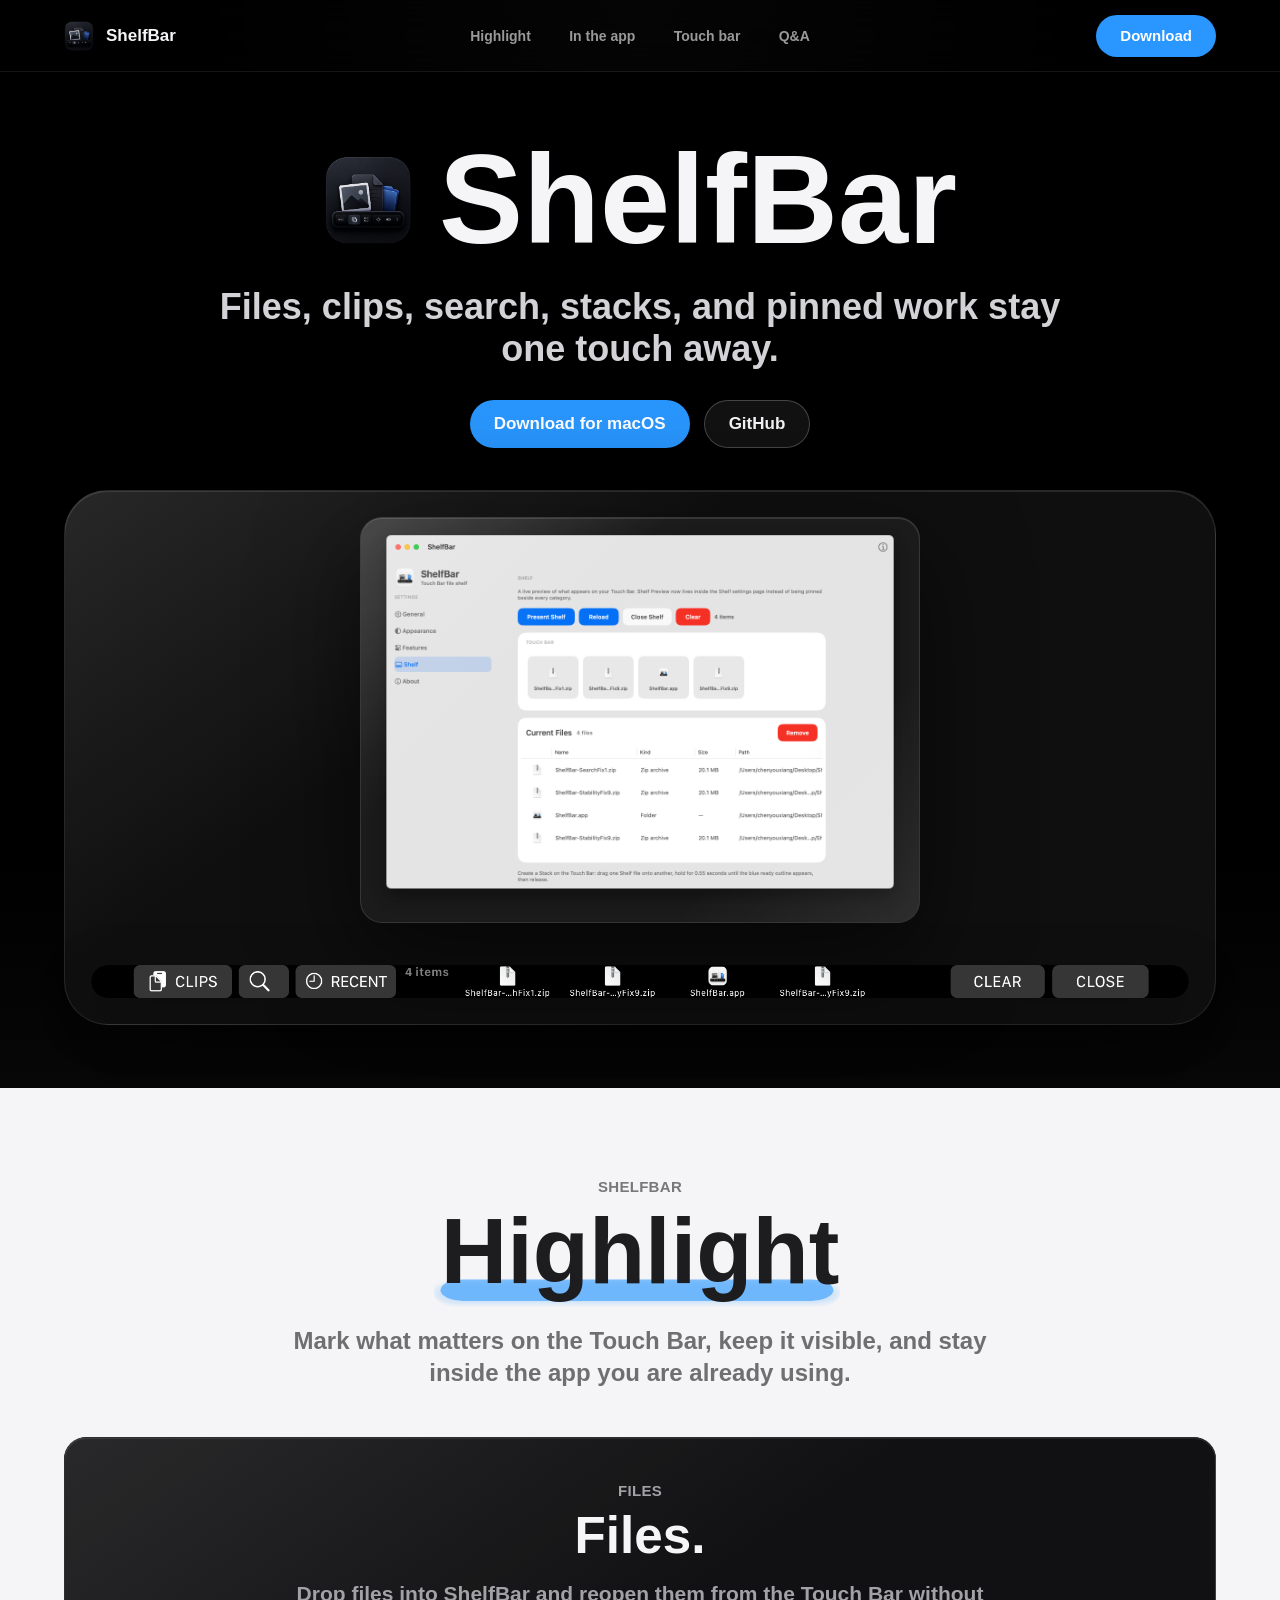
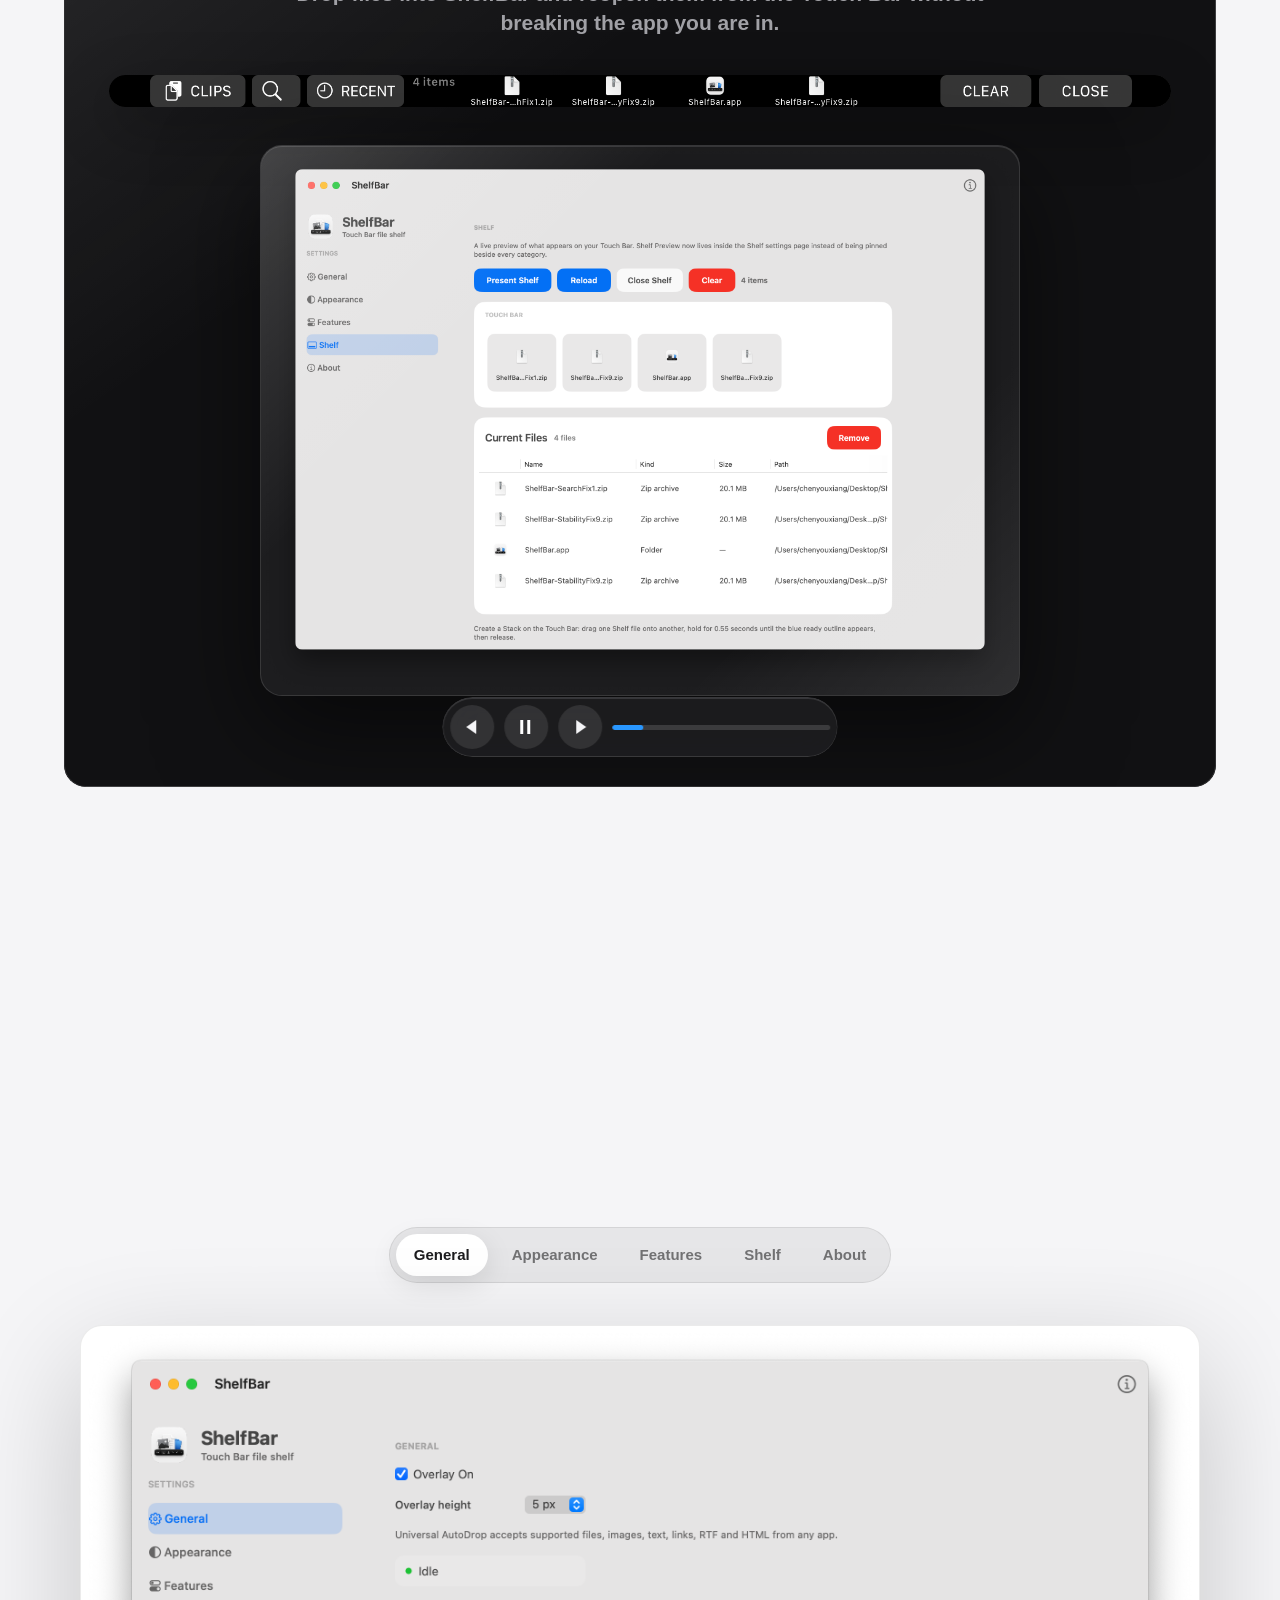
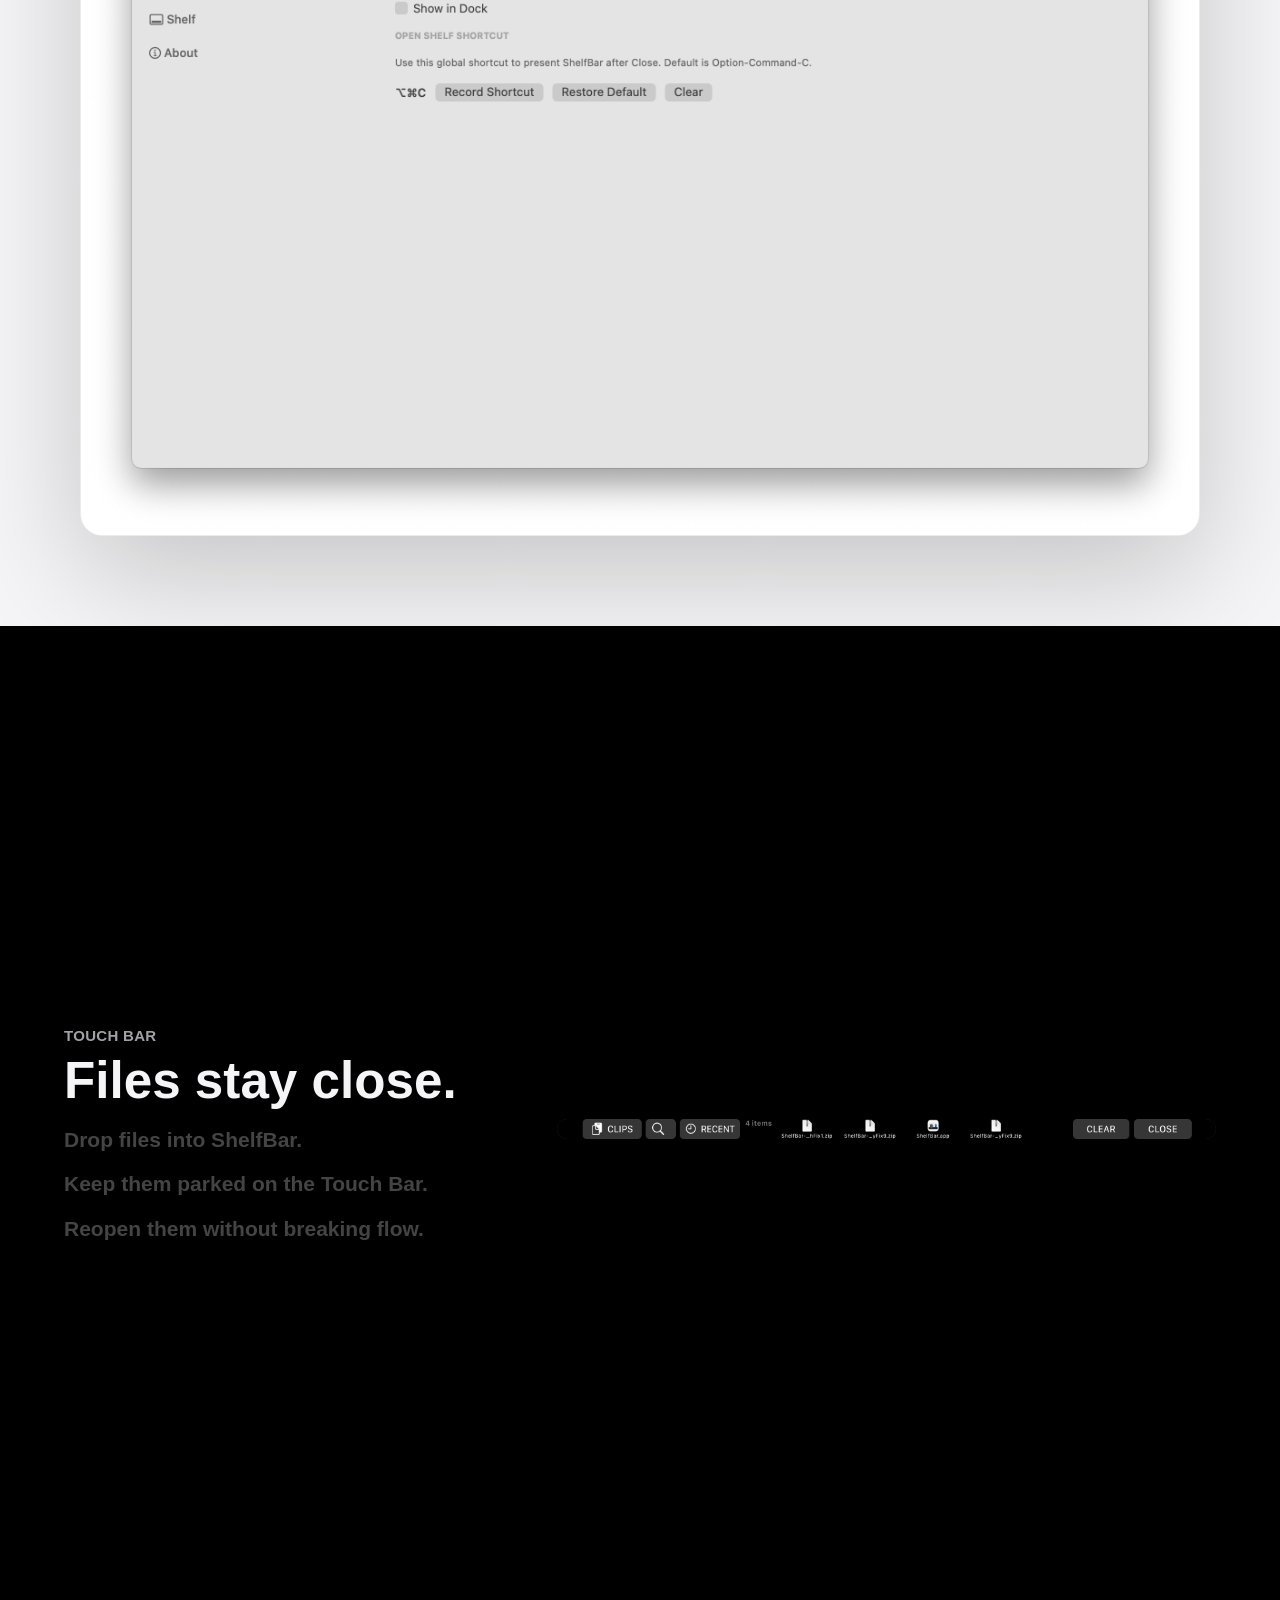
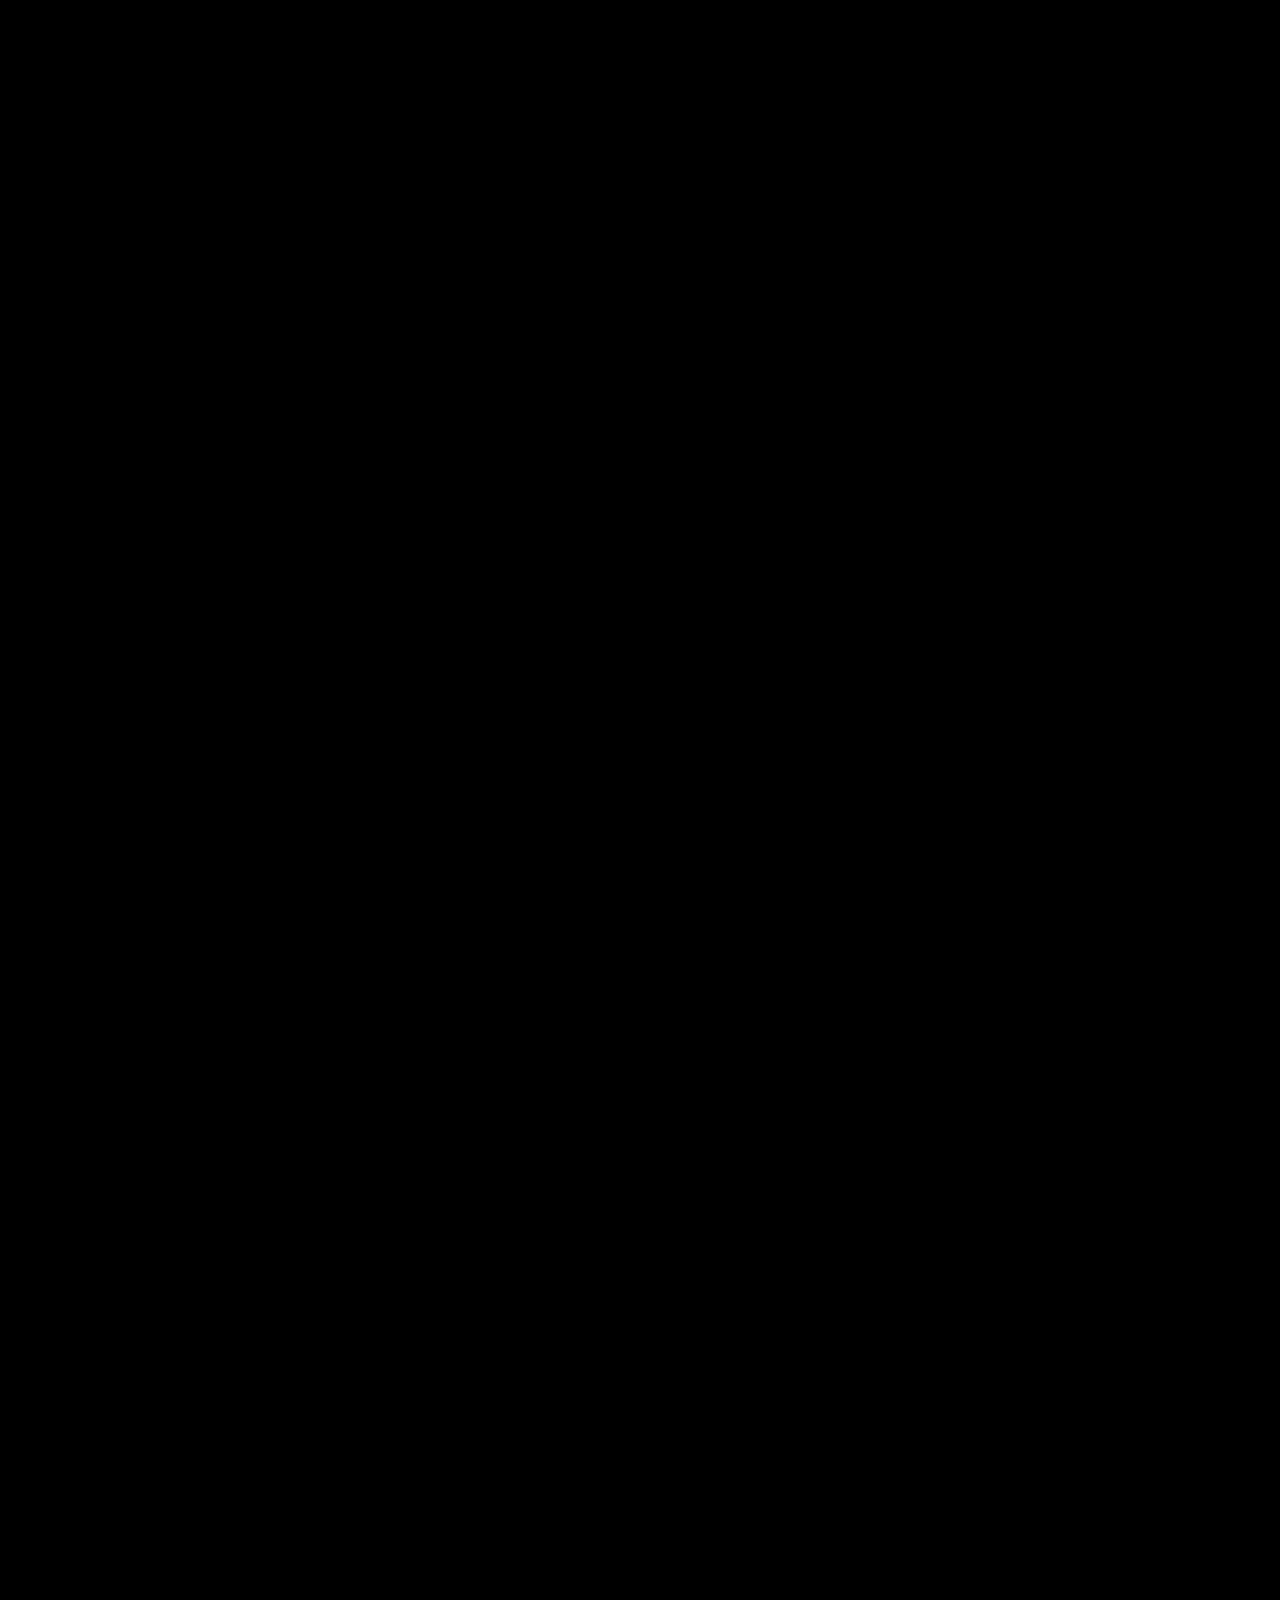
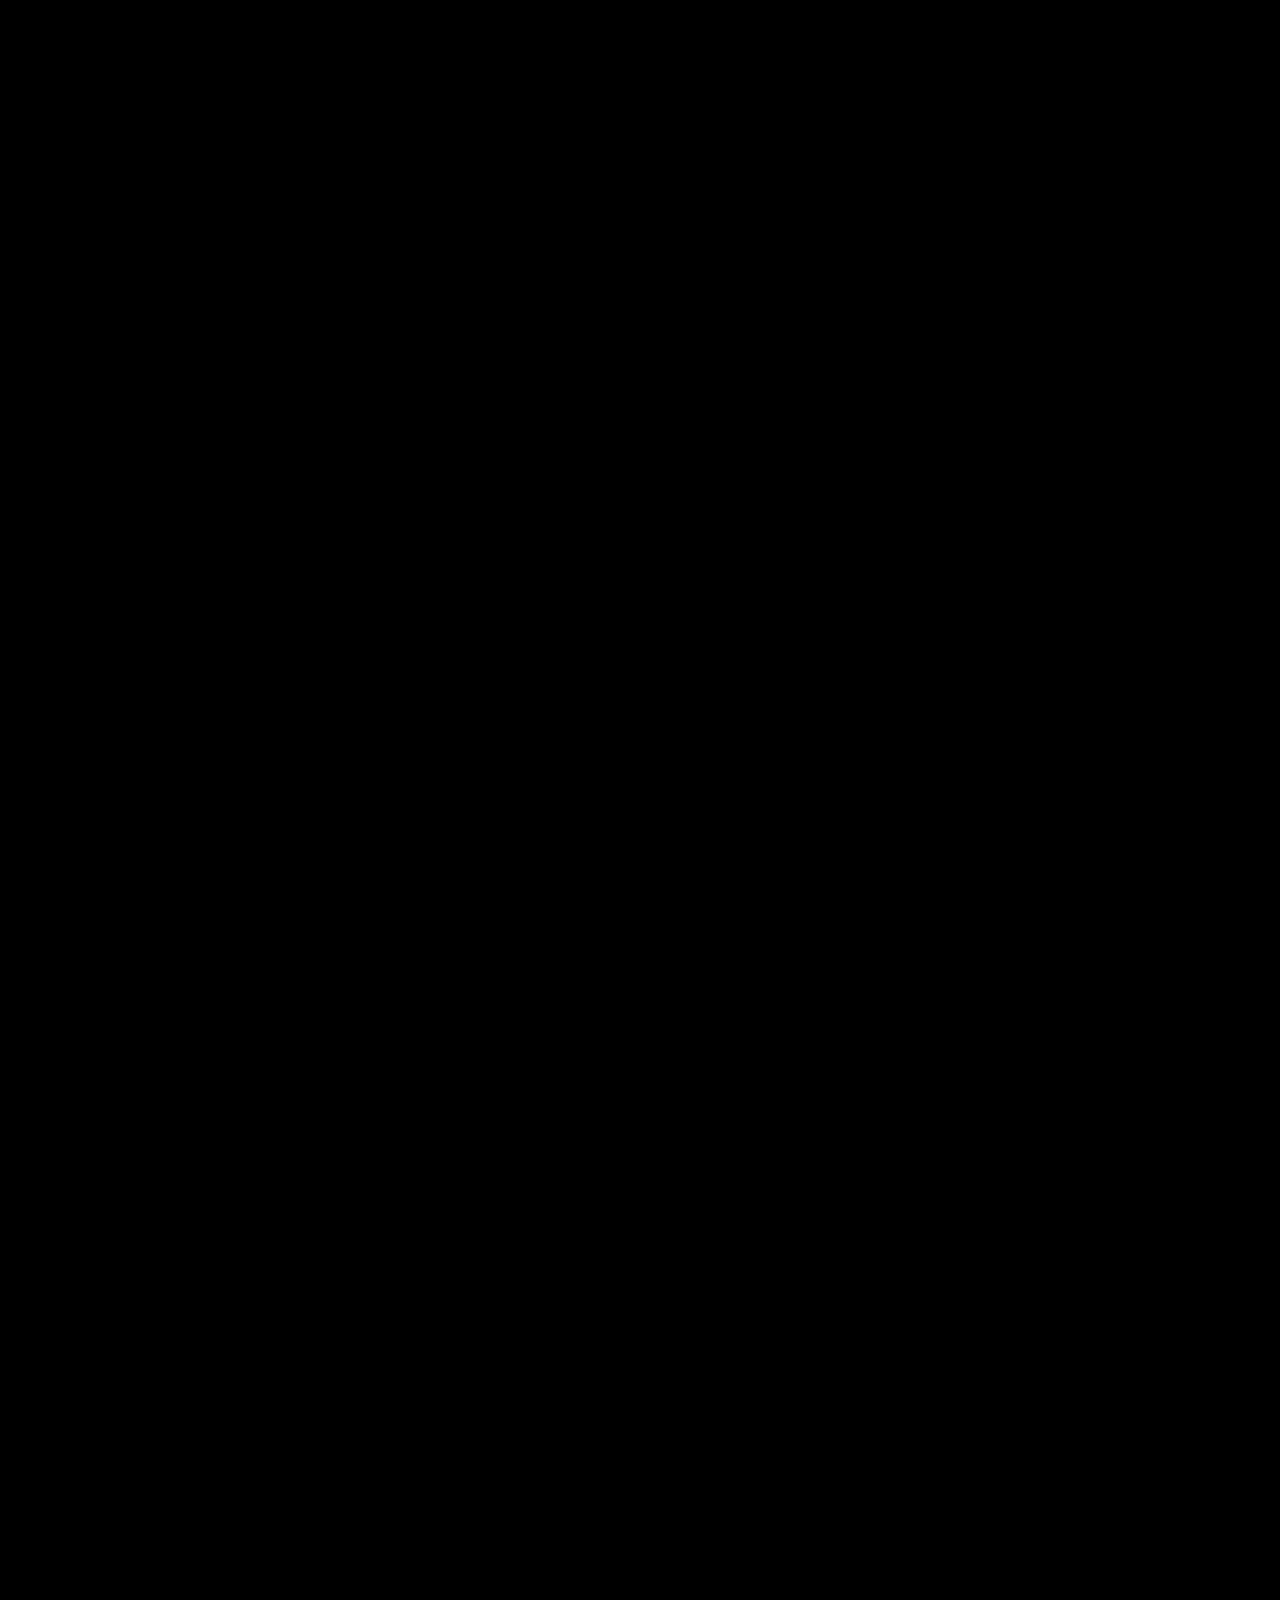
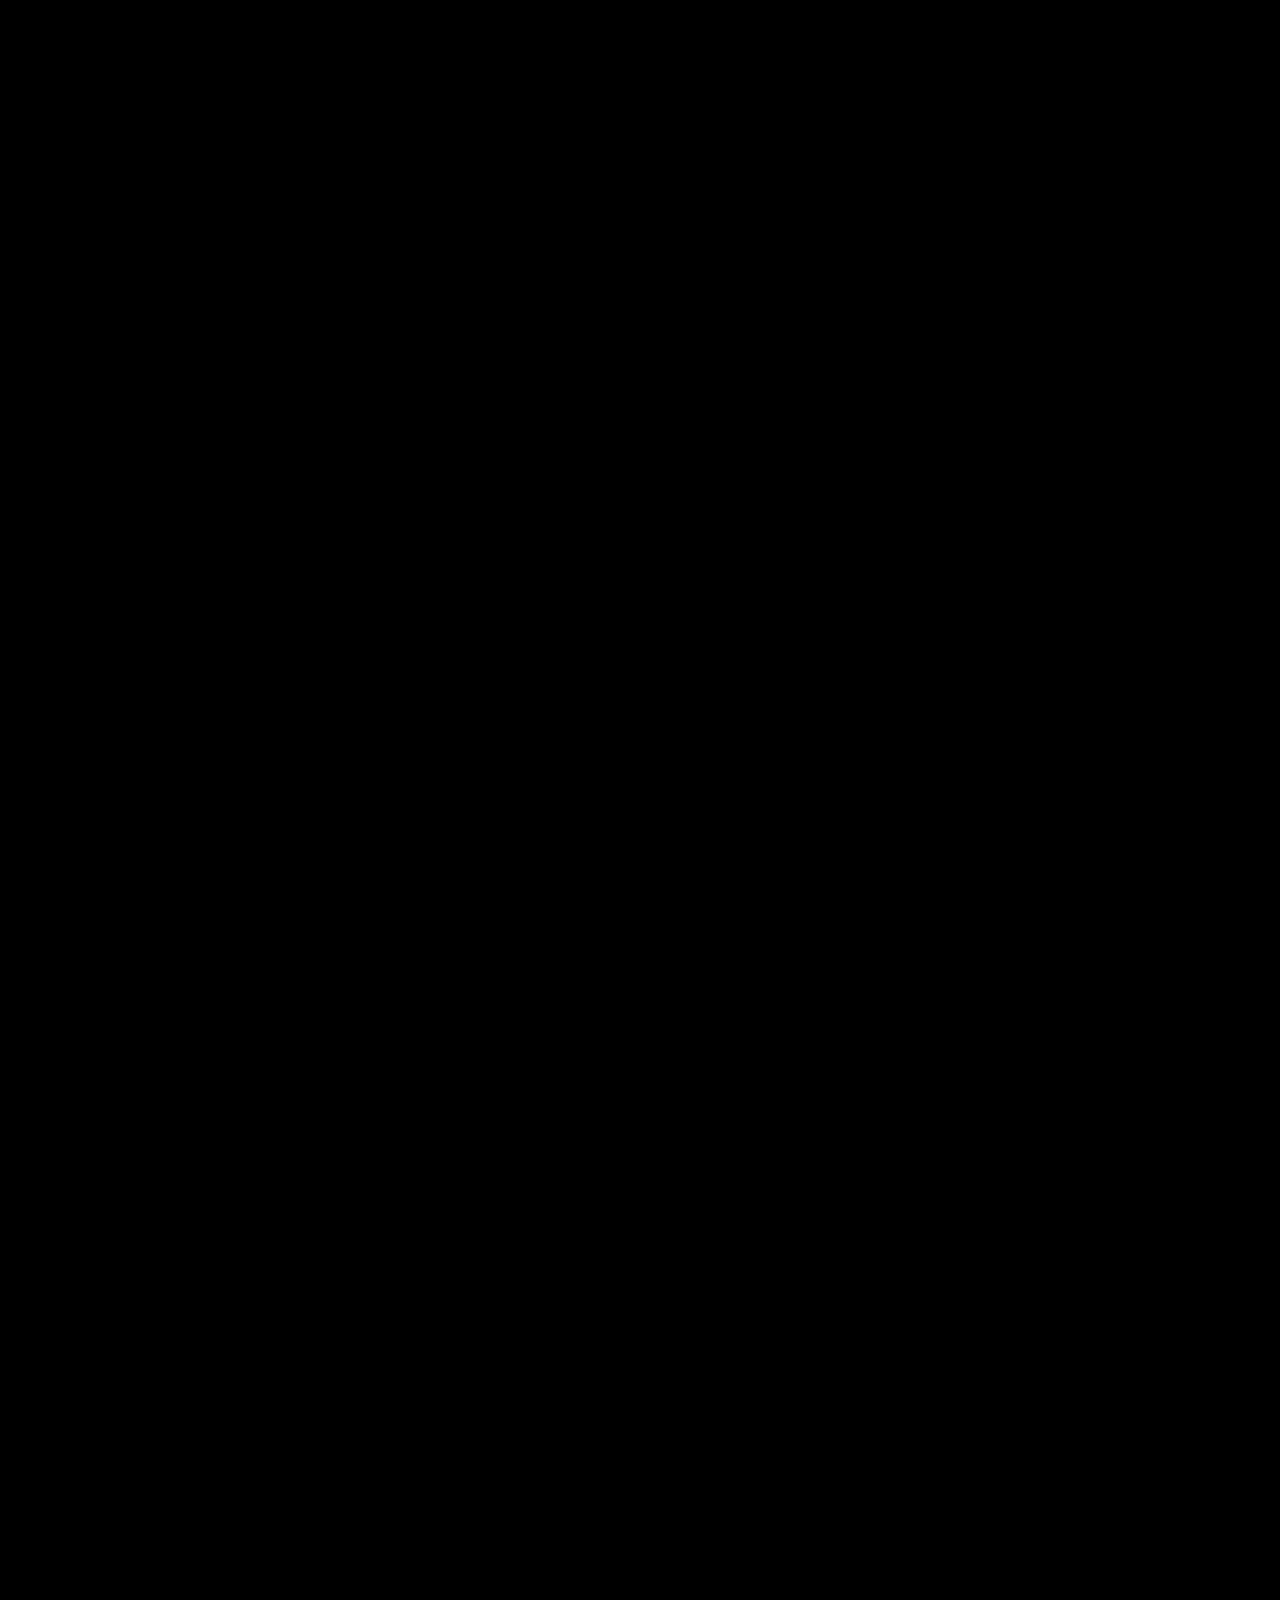
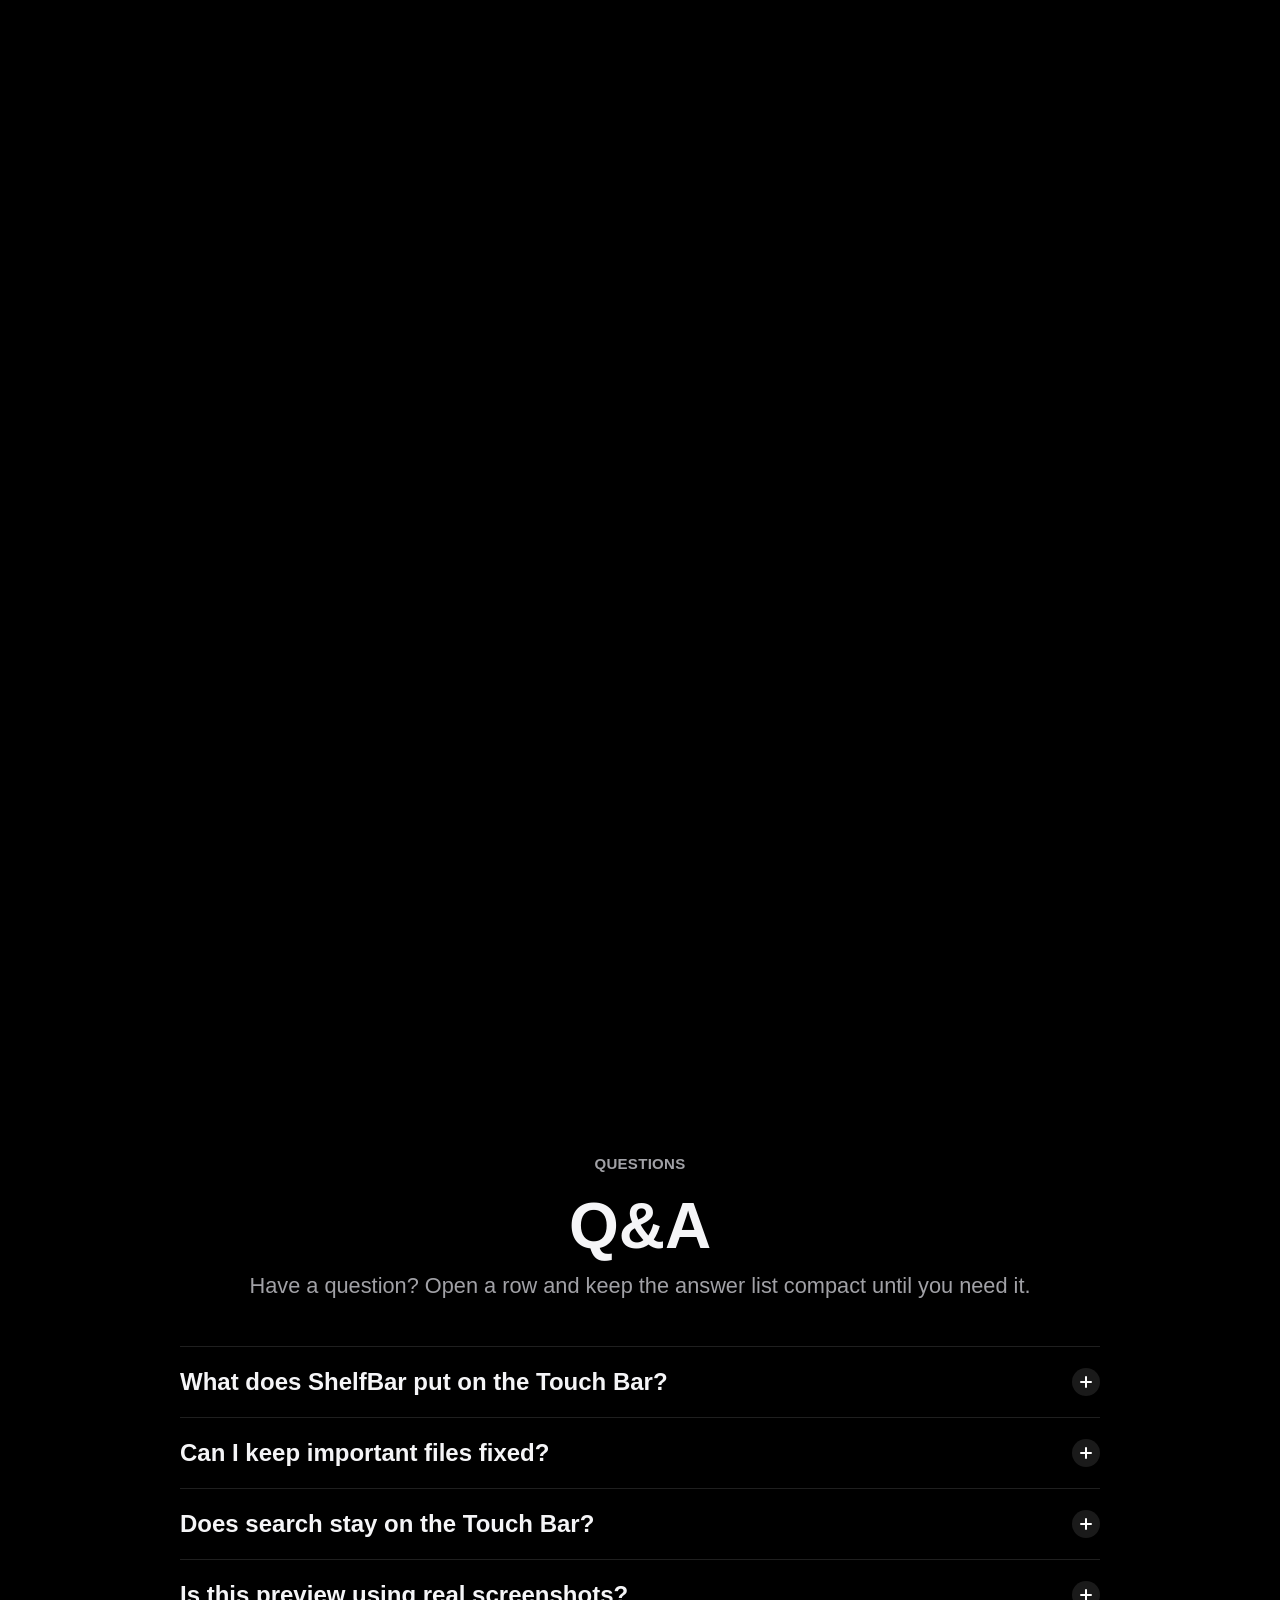
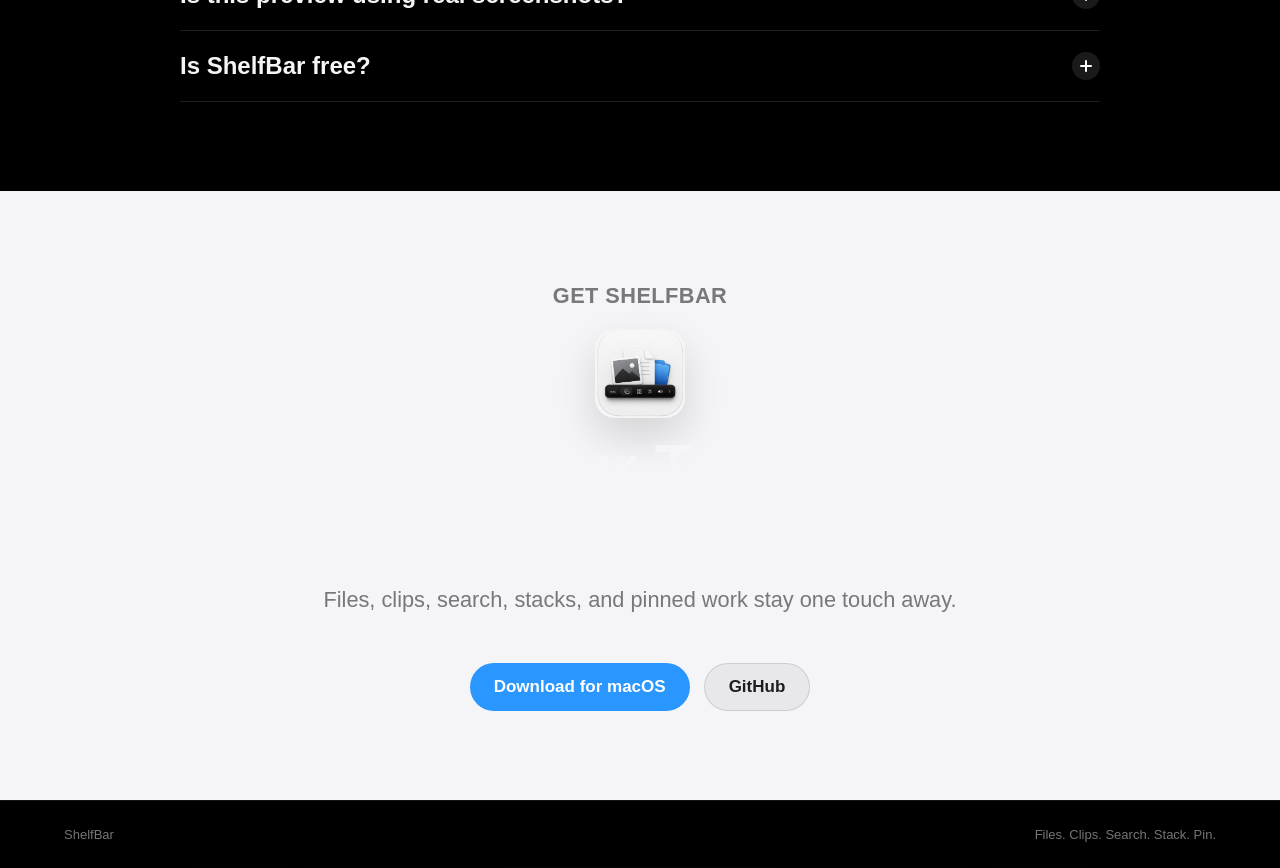
==== commit 7974e6e7: "Use fixed beta DMG download URL" ====
--- a/docs/index.html
+++ b/docs/index.html
@@ -23,7 +23,7 @@
         <a href="#touchbar">Touch bar</a>
         <a href="#qa">Q&amp;A</a>
       </nav>
-      <a class="nav-cta" href="https://github.com/chenyouxiang0810-gif/ShelfBar/releases/latest/download/ShelfBar.dmg">Download</a>
+      <a class="nav-cta" href="https://github.com/chenyouxiang0810-gif/ShelfBar/releases/download/v1.0.0-beta.2/ShelfBar.dmg">Download</a>
     </header>
 
     <main id="top">
@@ -36,7 +36,7 @@
             </h1>
             <p class="hero-line">Files, clips, search, stacks, and pinned work stay one touch away.</p>
             <div class="button-row">
-              <a class="button button-primary" href="https://github.com/chenyouxiang0810-gif/ShelfBar/releases/latest/download/ShelfBar.dmg">Download for macOS</a>
+              <a class="button button-primary" href="https://github.com/chenyouxiang0810-gif/ShelfBar/releases/download/v1.0.0-beta.2/ShelfBar.dmg">Download for macOS</a>
               <a class="button button-secondary" href="https://github.com/chenyouxiang0810-gif/ShelfBar">GitHub</a>
             </div>
           </div>
@@ -213,7 +213,7 @@
           <h2 id="release-title">Bring your Touch Bar back to work.</h2>
           <p>Files, clips, search, stacks, and pinned work stay one touch away.</p>
           <div class="button-row">
-            <a class="button button-primary" href="https://github.com/chenyouxiang0810-gif/ShelfBar/releases/latest/download/ShelfBar.dmg">Download for macOS</a>
+            <a class="button button-primary" href="https://github.com/chenyouxiang0810-gif/ShelfBar/releases/download/v1.0.0-beta.2/ShelfBar.dmg">Download for macOS</a>
             <a class="button button-secondary" href="https://github.com/chenyouxiang0810-gif/ShelfBar">GitHub</a>
           </div>
         </div>
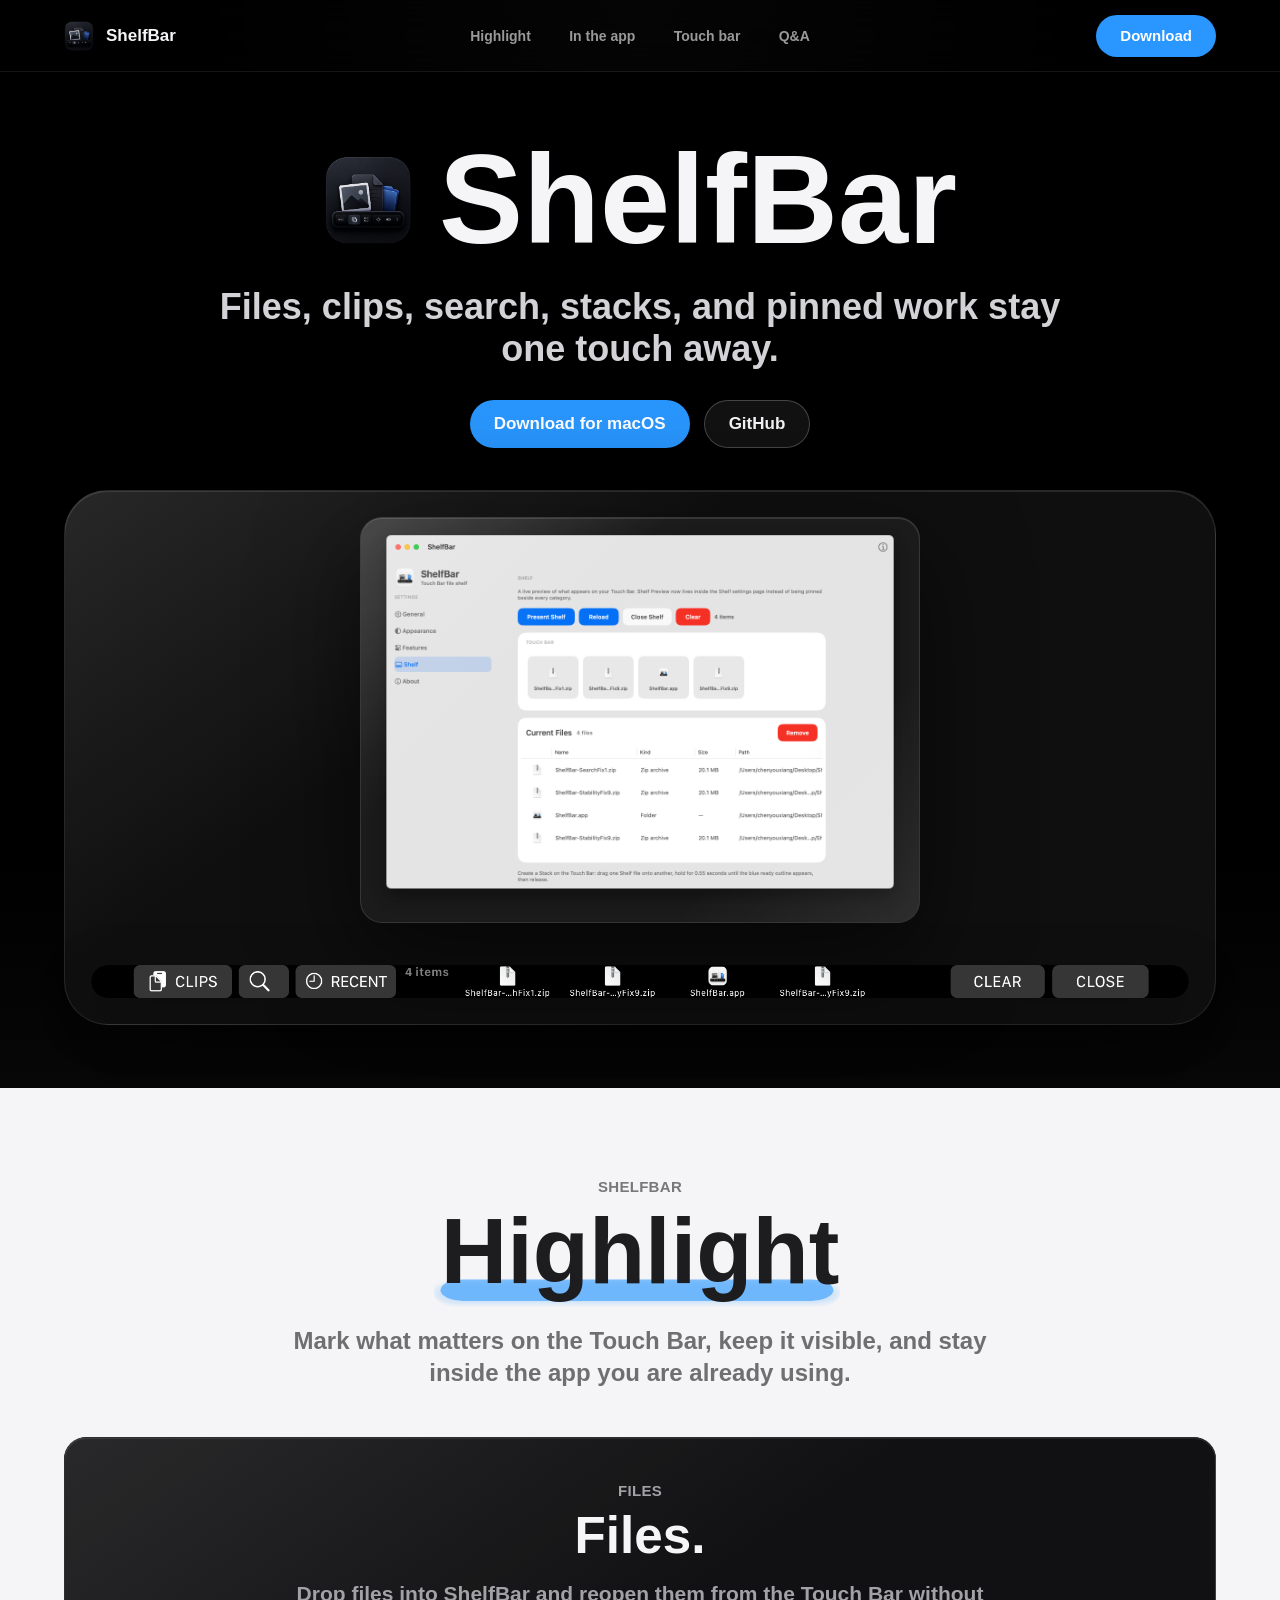
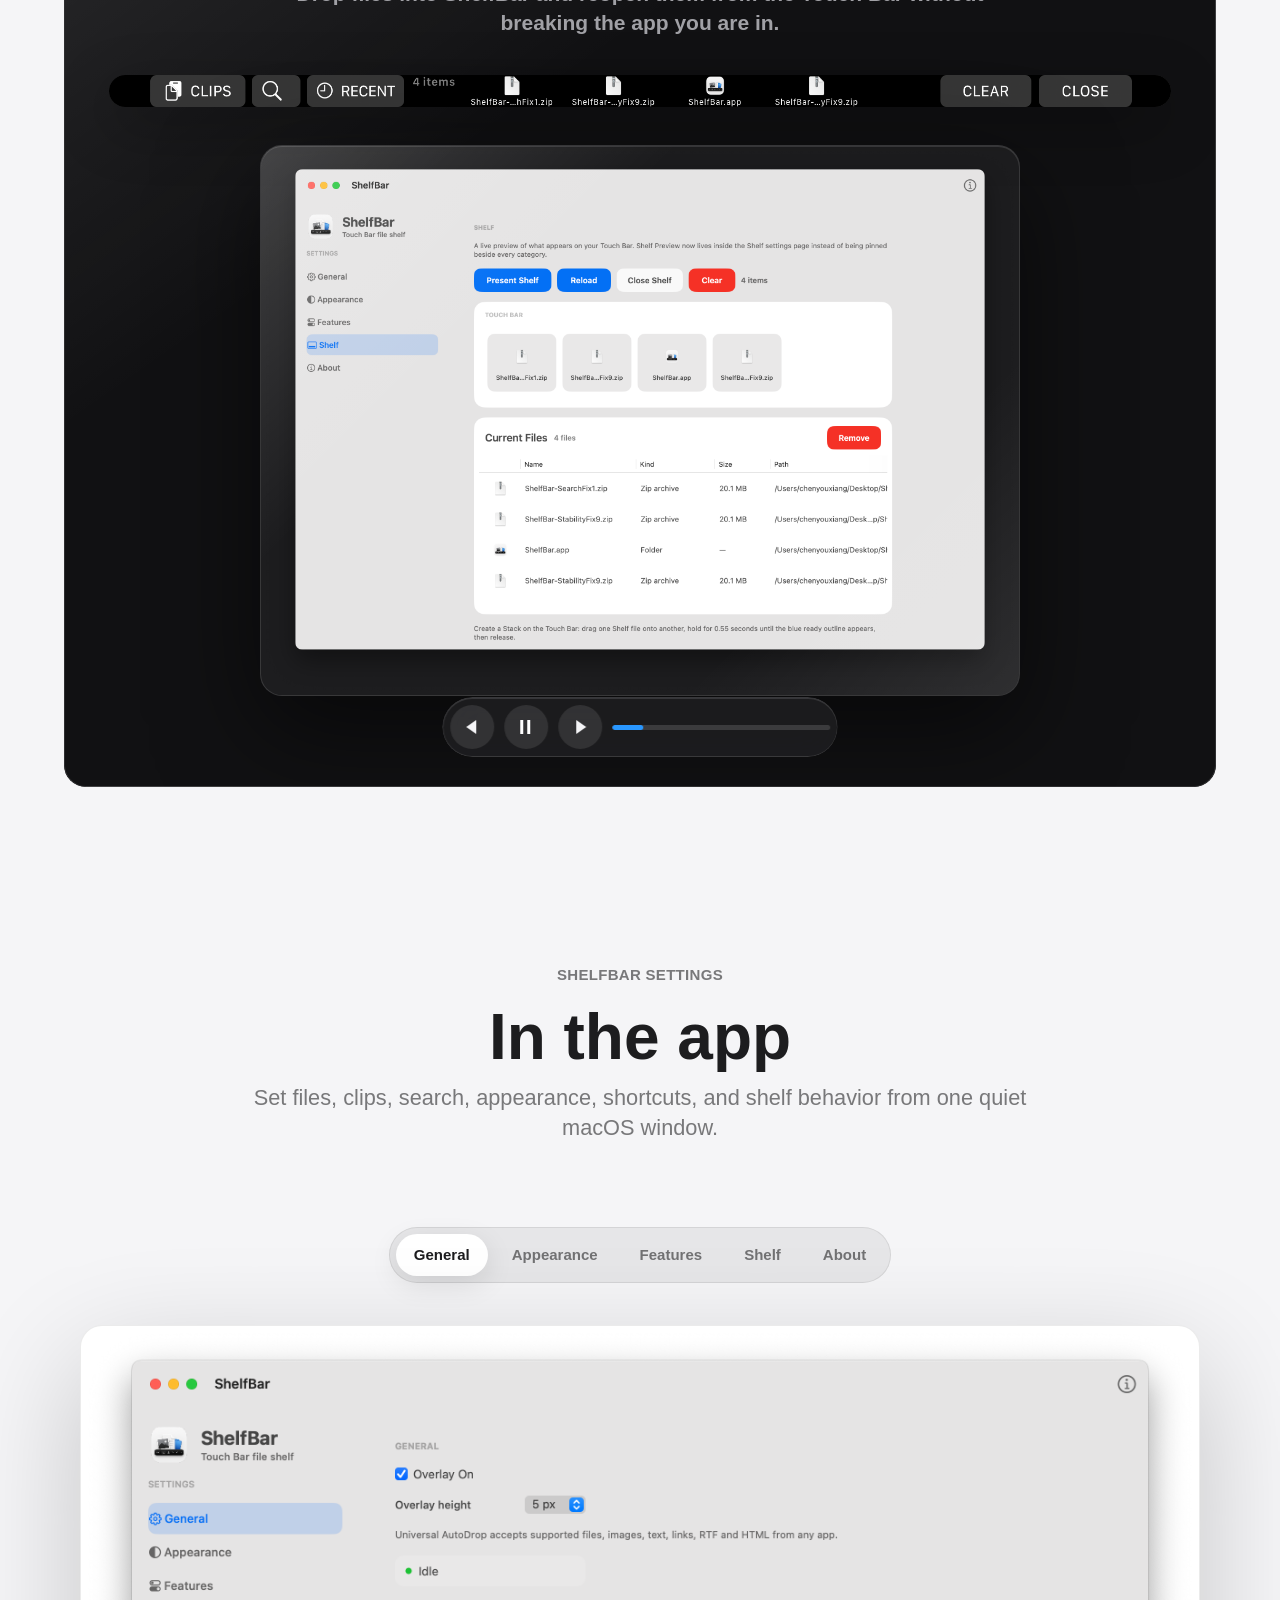
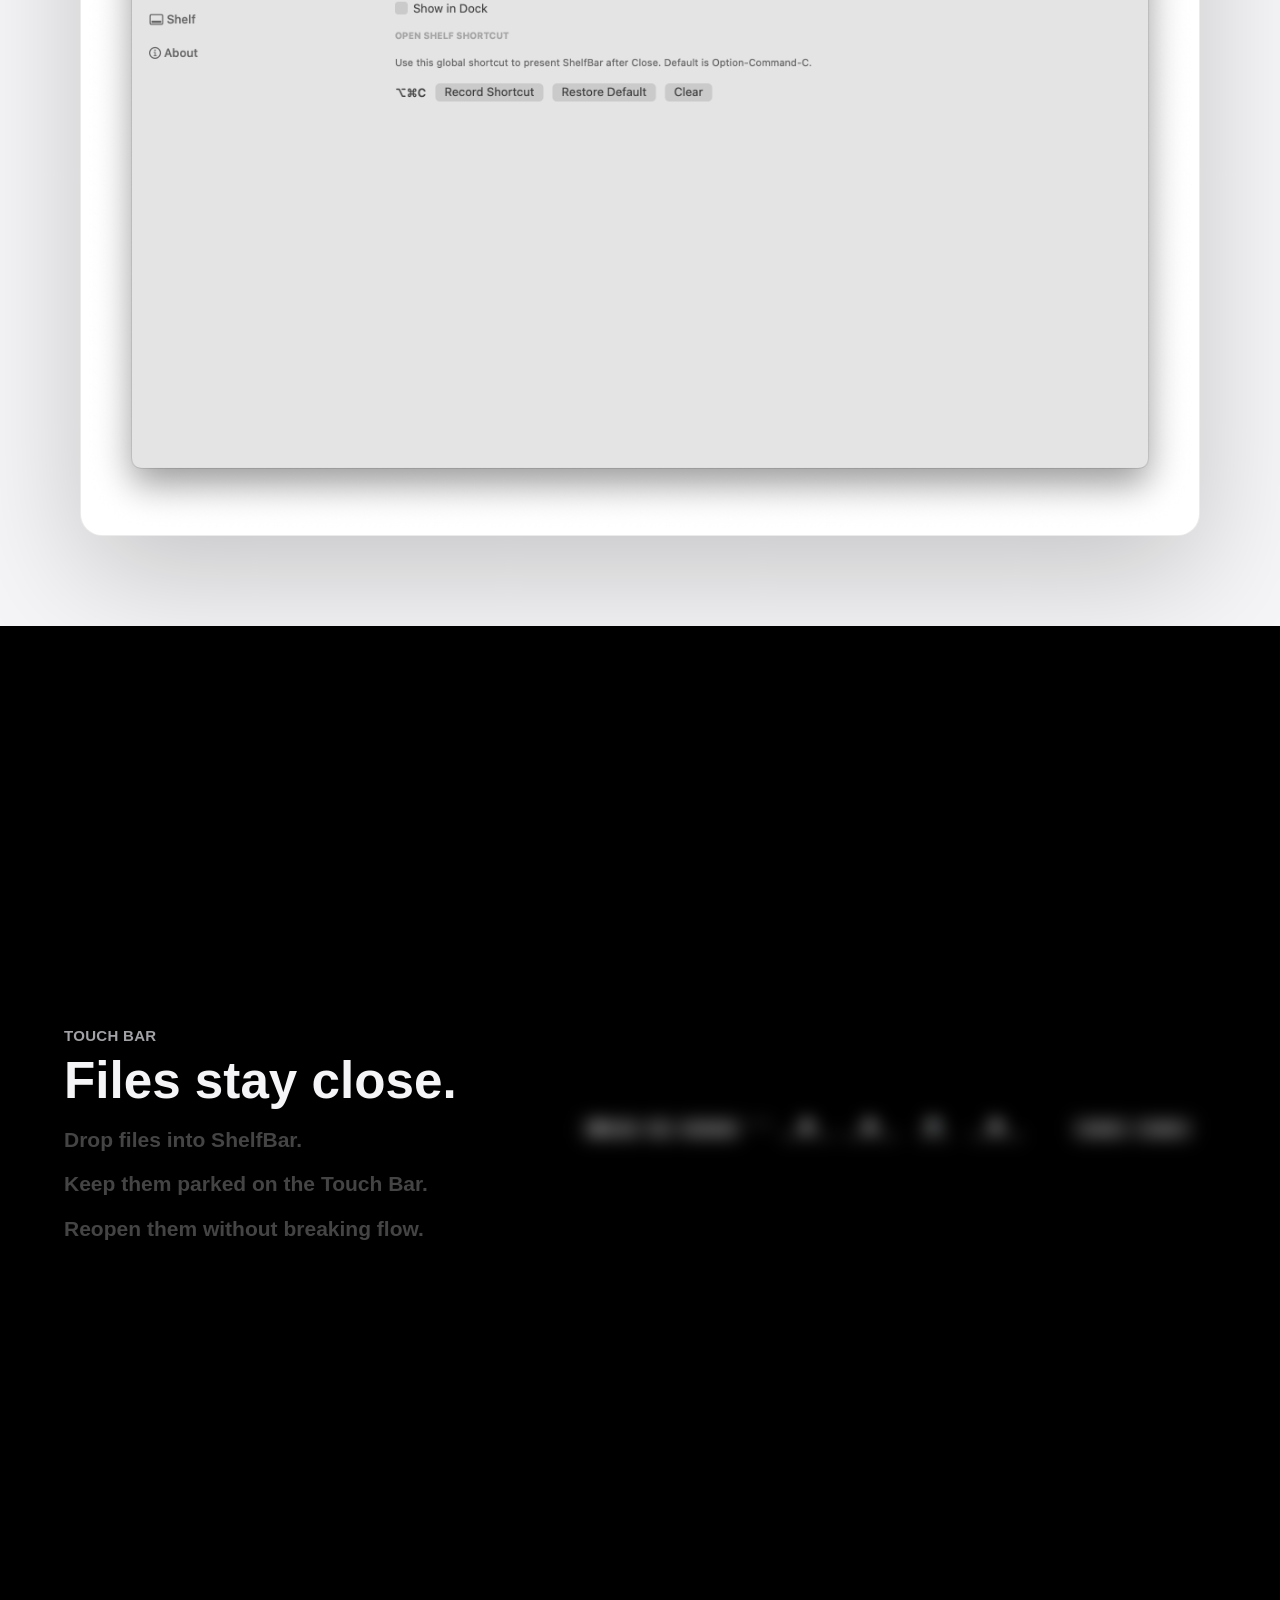
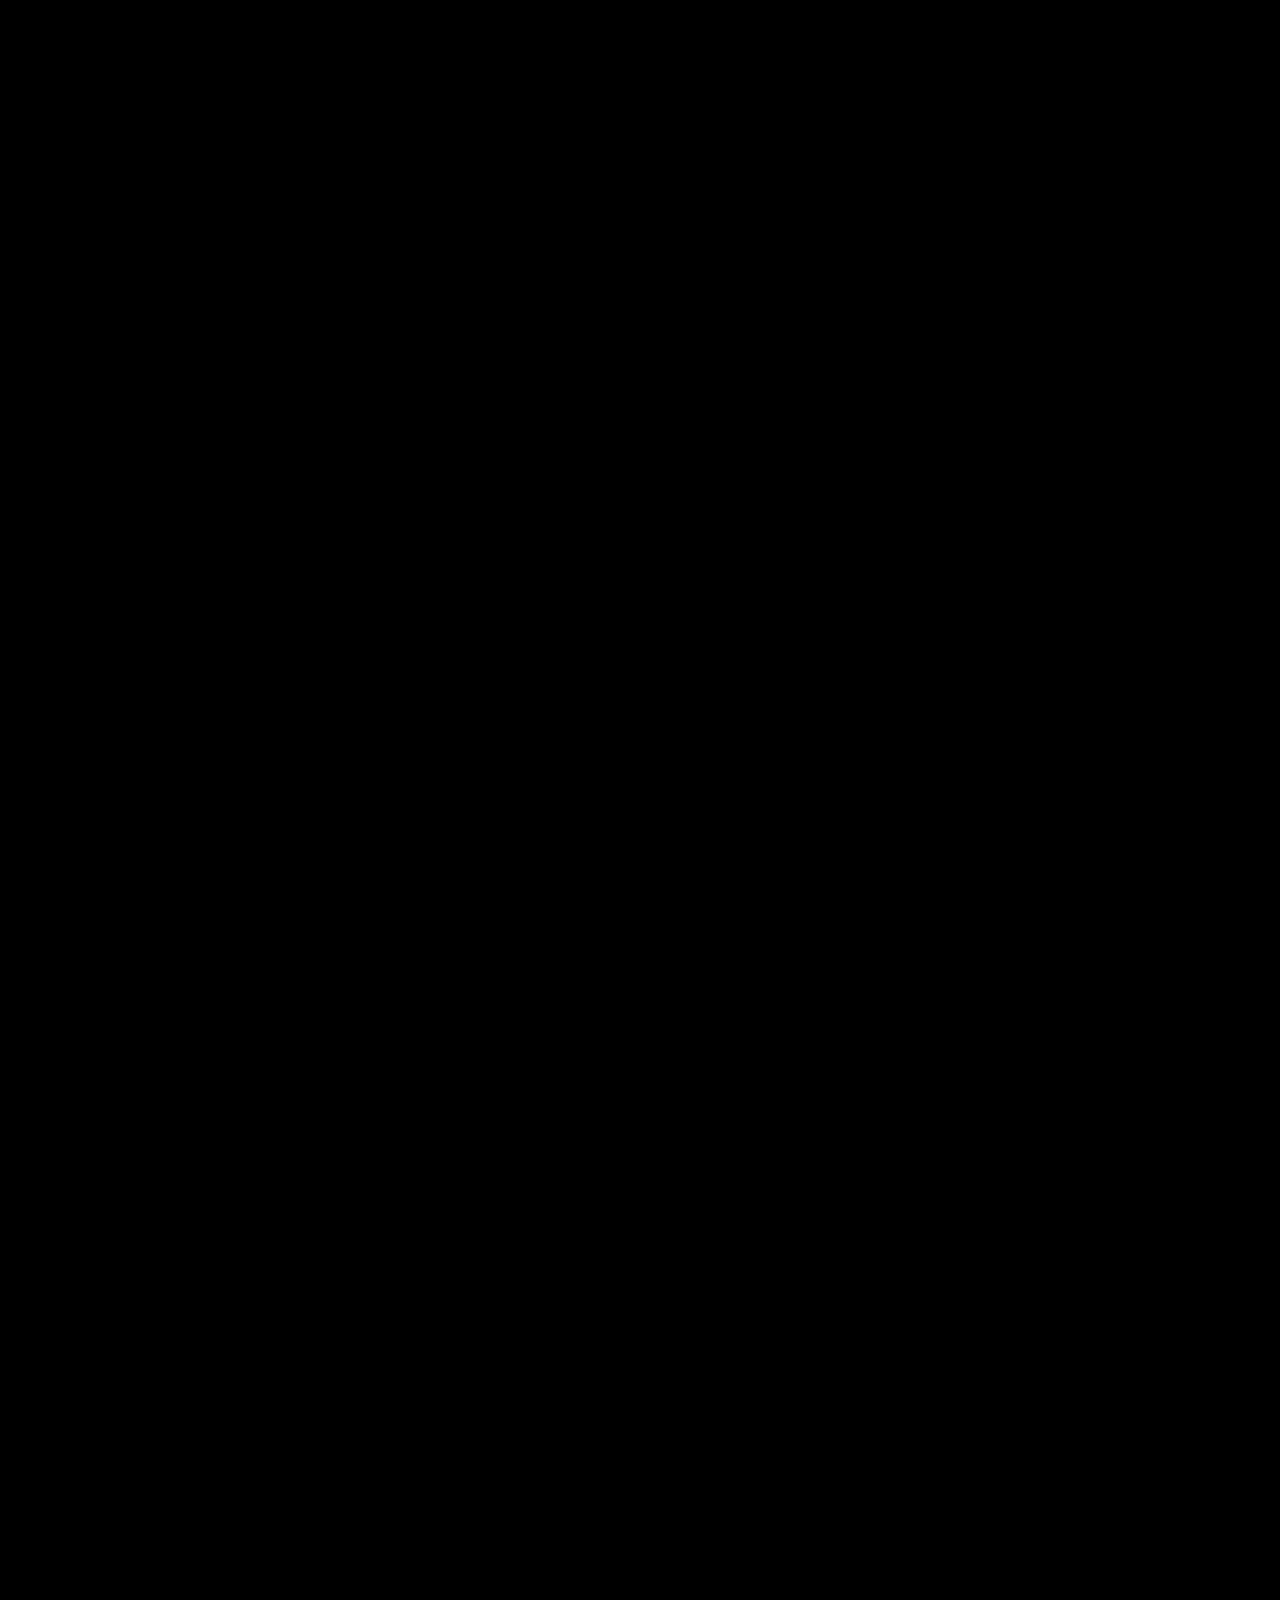
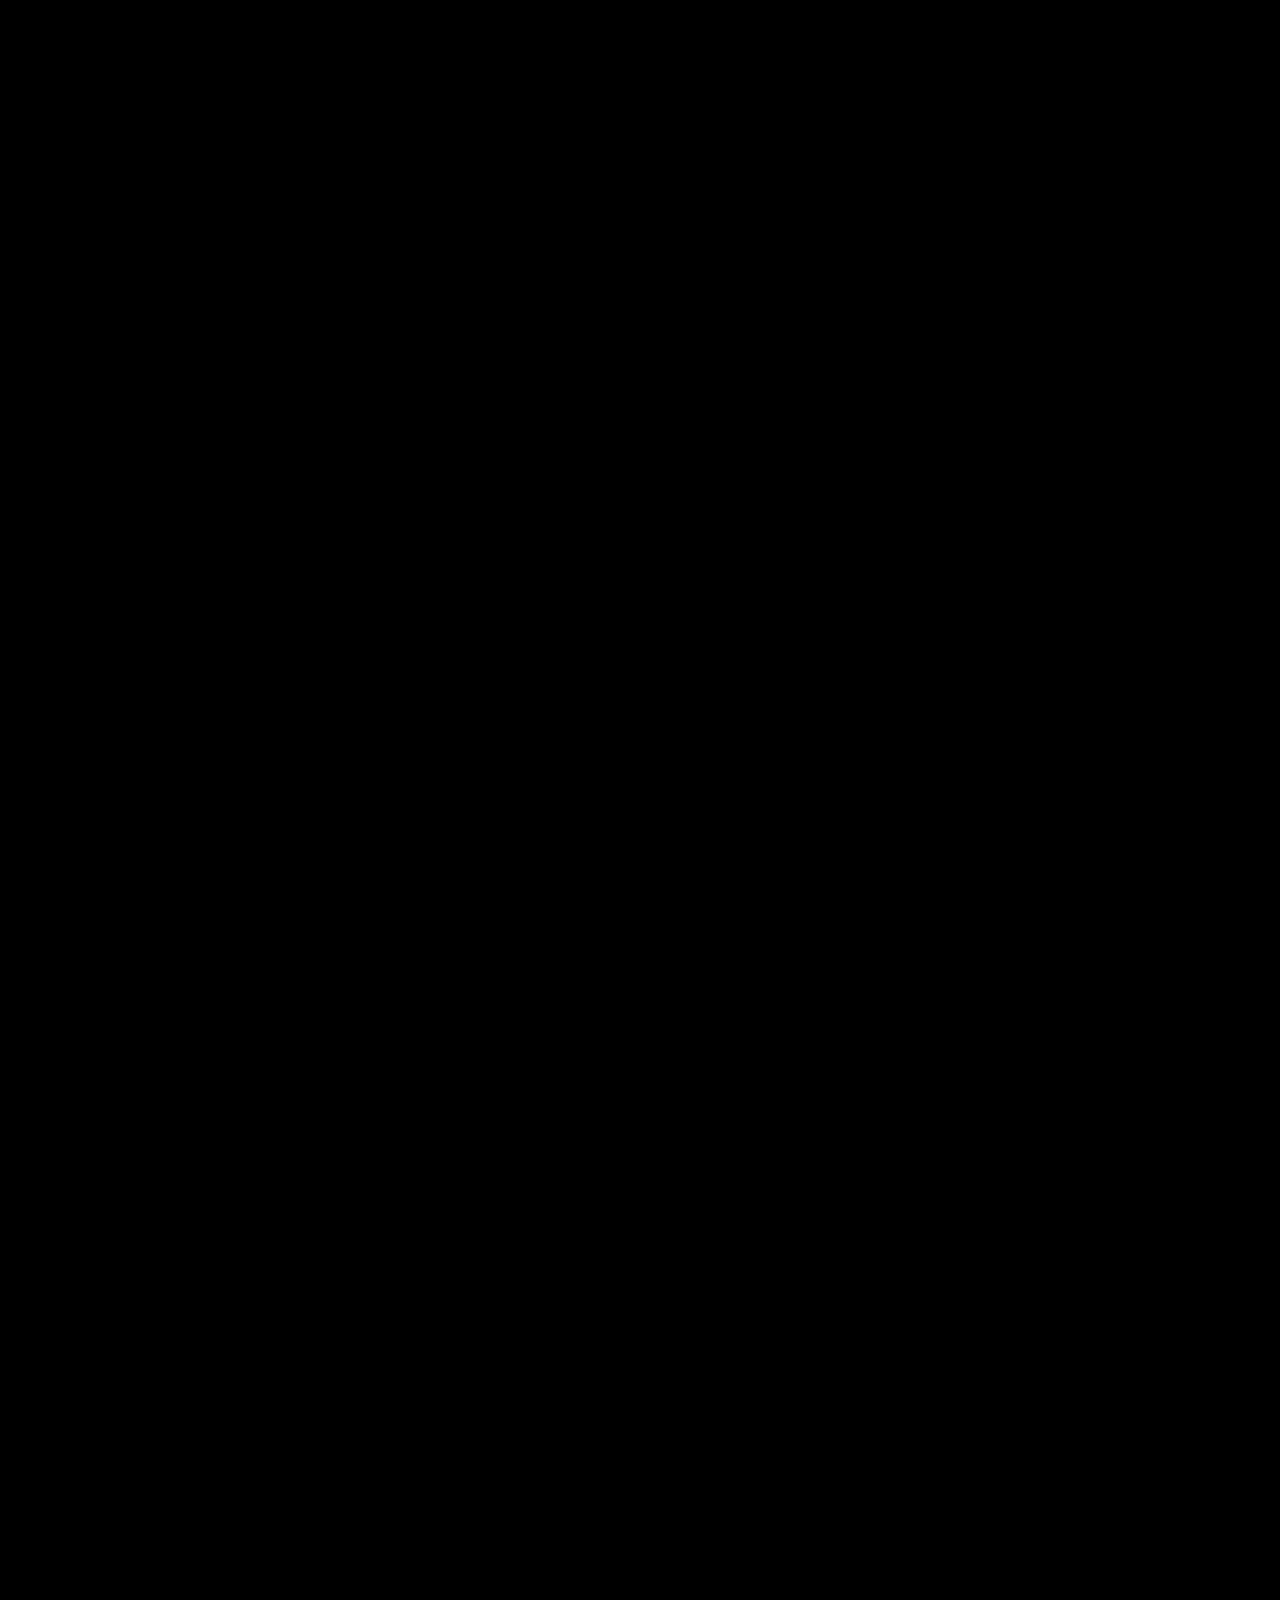
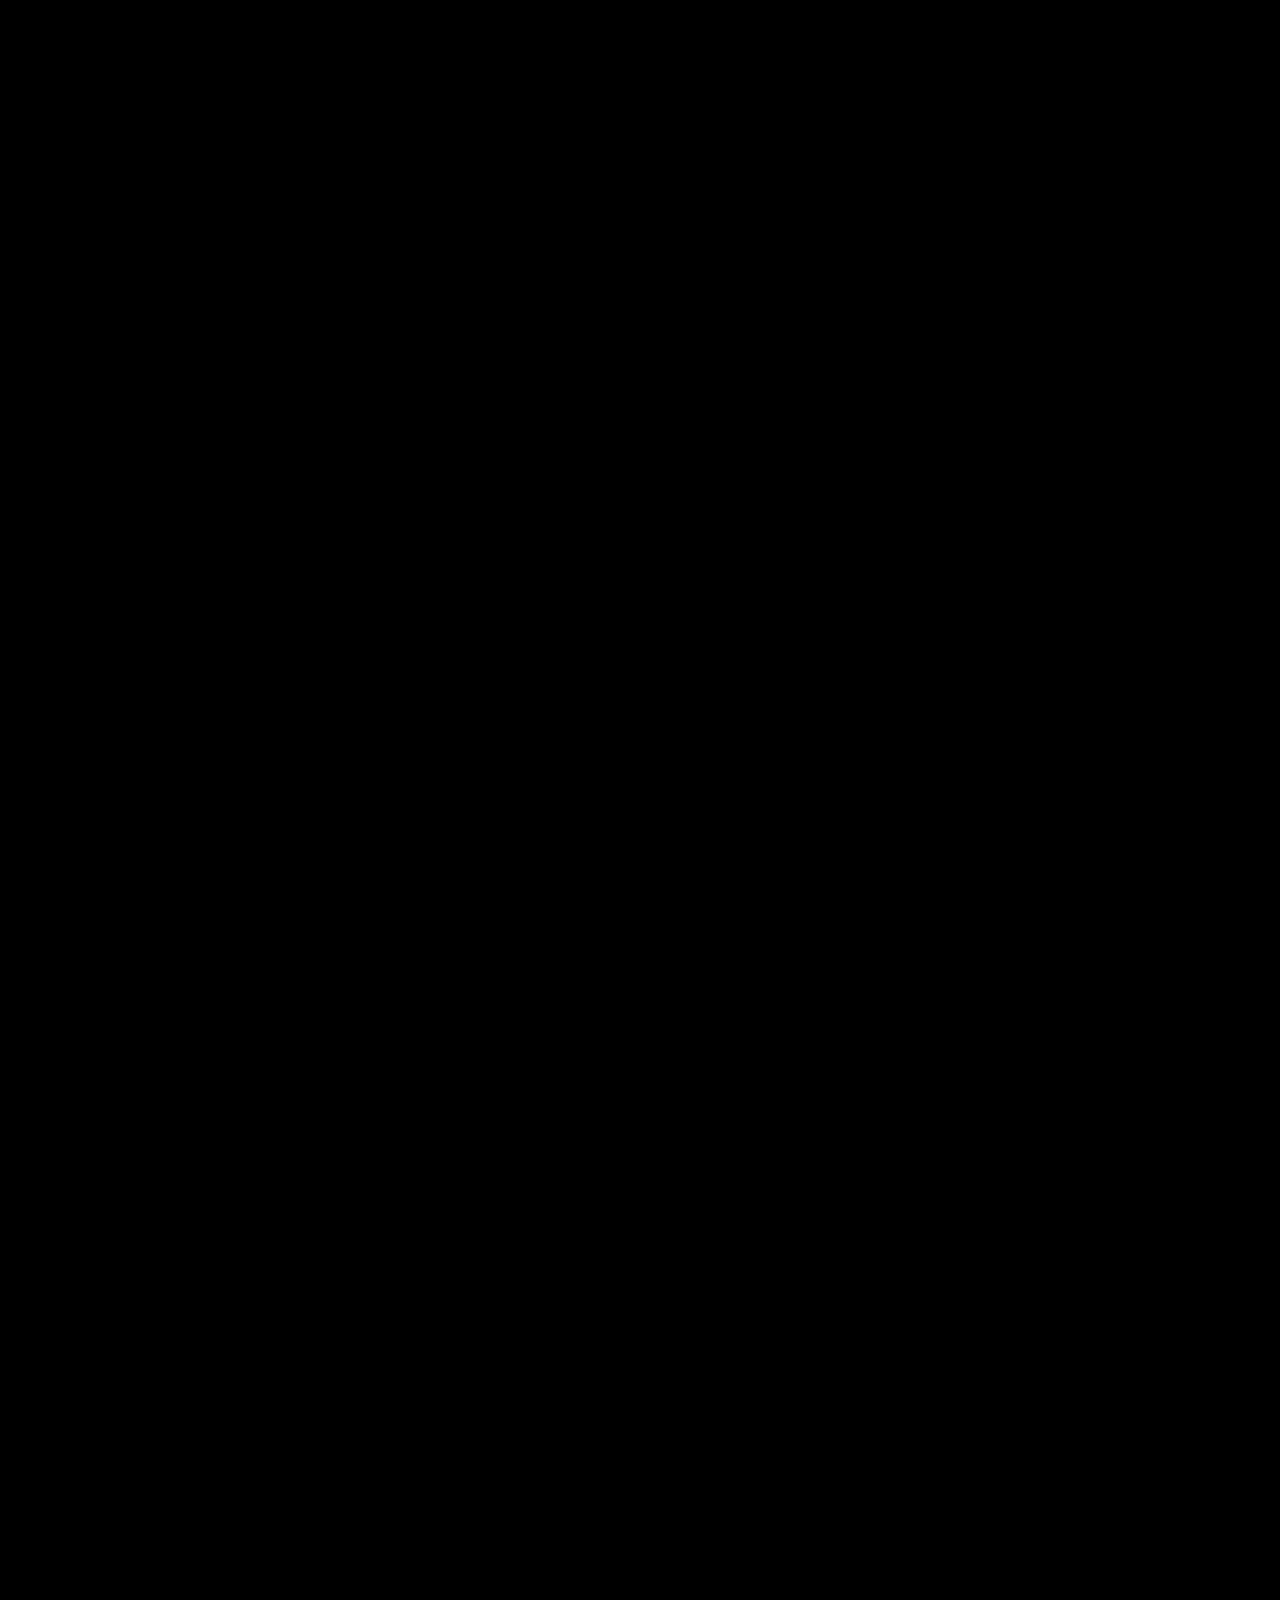
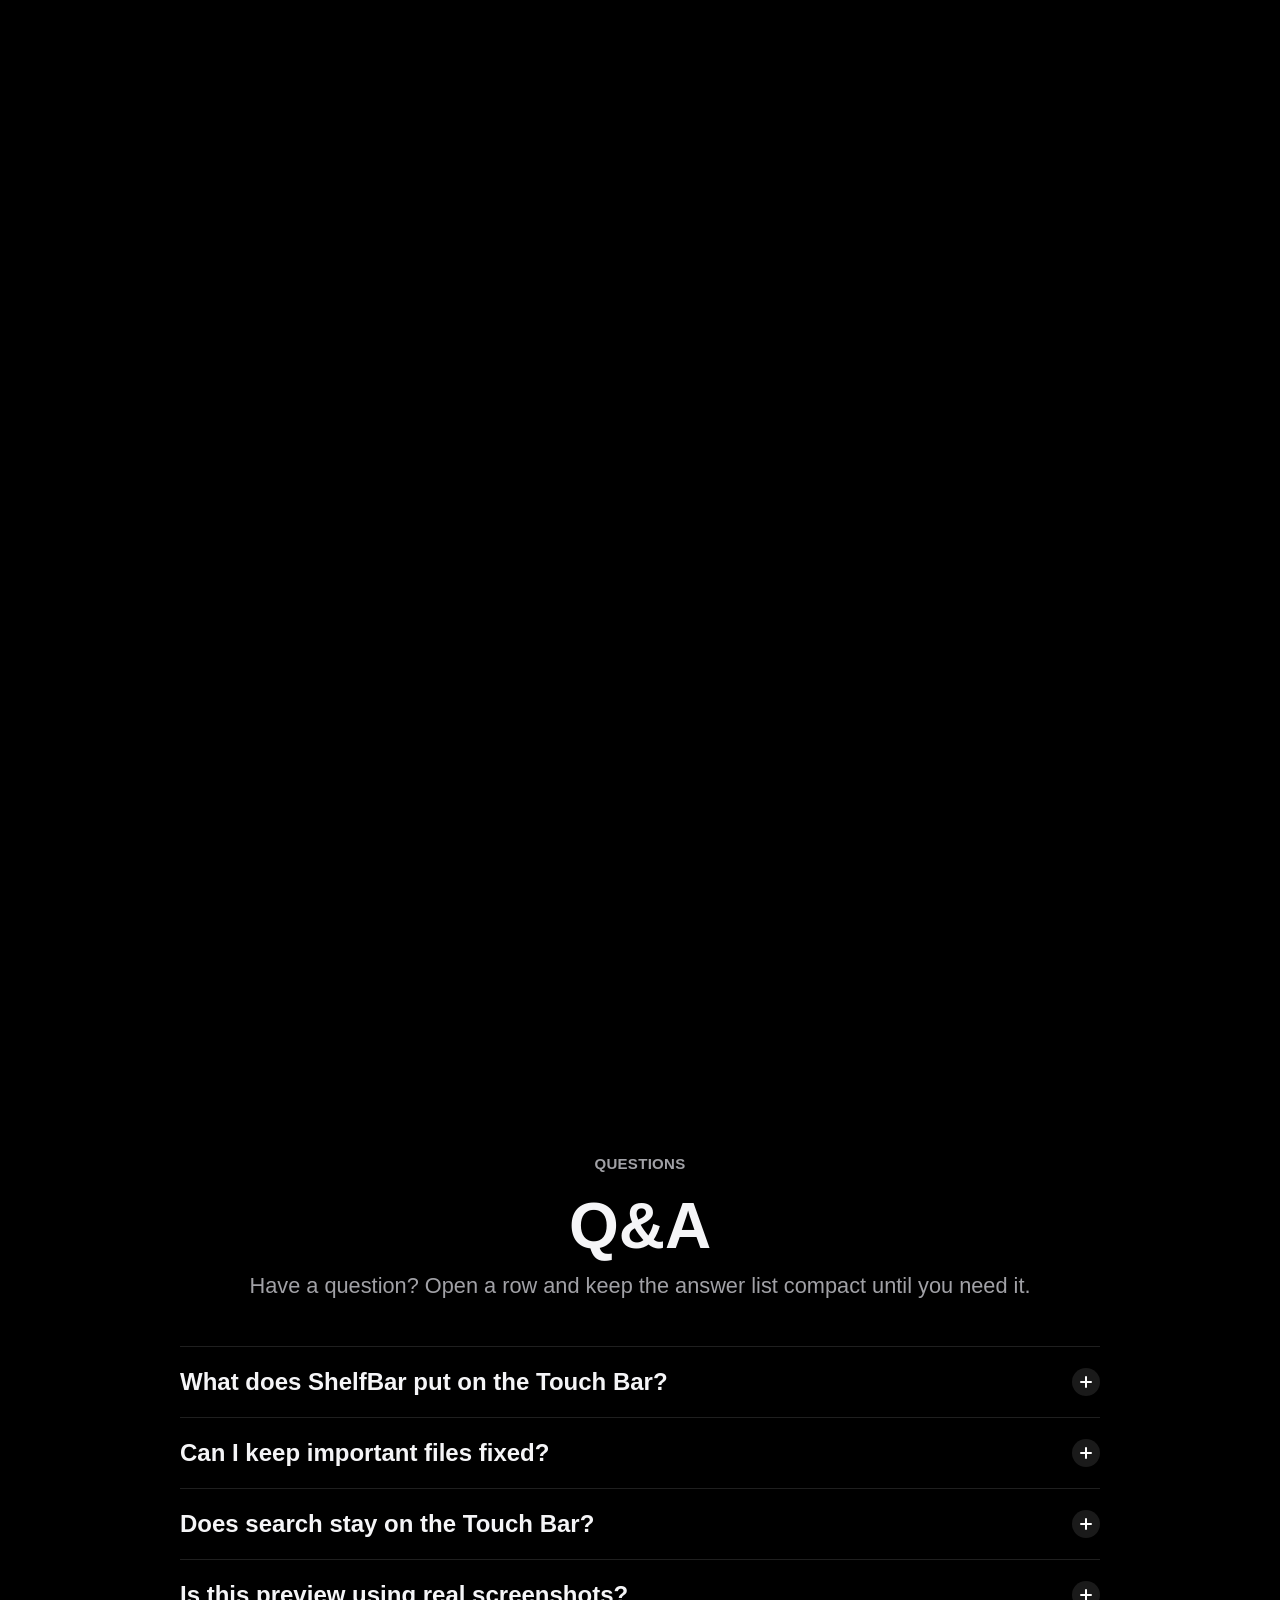
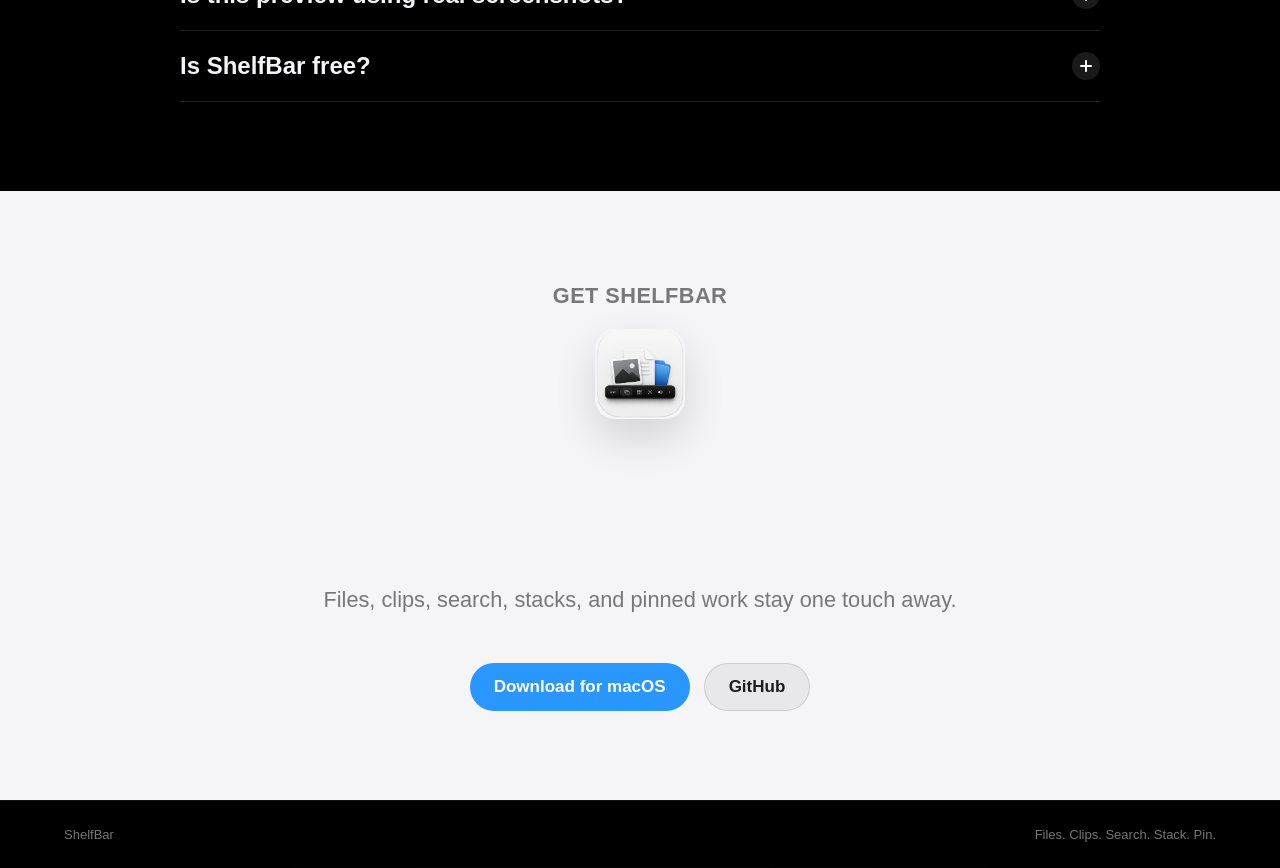
==== commit 2ee01975: "Refresh ShelfBar site asset cache" ====
--- a/docs/index.html
+++ b/docs/index.html
@@ -9,7 +9,7 @@
       content="ShelfBar turns the Touch Bar into a workspace for files, clips, search, stacks, and pinned work."
     >
     <link rel="icon" href="assets/shelfbar-brand-dark.png">
-    <link rel="stylesheet" href="styles.css?v=touchbar-20260906-006">
+    <link rel="stylesheet" href="styles.css?v=touchbar-20260906-007">
   </head>
   <body>
     <header class="site-header" aria-label="ShelfBar navigation">
@@ -47,7 +47,7 @@
             </figure>
             <figure class="touchbar-shot stage-touchbar" data-touchbar-frame>
               <video data-touchbar-video muted loop playsinline preload="metadata" aria-hidden="true"></video>
-              <img data-touchbar-image src="assets/touchbar/files.png?v=touchbar-20260906-006" alt="ShelfBar Files on a real Touch Bar">
+              <img data-touchbar-image src="assets/touchbar/files.png?v=touchbar-20260906-007" alt="ShelfBar Files on a real Touch Bar">
             </figure>
           </div>
         </div>
@@ -88,7 +88,7 @@
                 <div class="carousel-product" data-product-stage data-variant="feature" data-feature="files" data-carousel-stage>
                   <figure class="touchbar-shot stage-touchbar" data-touchbar-frame>
                     <video data-touchbar-video muted loop playsinline preload="metadata" aria-hidden="true"></video>
-                    <img data-touchbar-image src="assets/touchbar/files.png?v=touchbar-20260906-006" alt="ShelfBar Files on a real Touch Bar">
+                    <img data-touchbar-image src="assets/touchbar/files.png?v=touchbar-20260906-007" alt="ShelfBar Files on a real Touch Bar">
                   </figure>
                   <figure class="app-shot stage-app" data-app-frame>
                     <img data-app-image src="assets/app-pages/shelf.png" alt="ShelfBar app window">
@@ -147,7 +147,7 @@
           <div class="story-product" data-product-stage data-variant="story" data-feature="files" data-story-stage>
             <figure class="touchbar-shot stage-touchbar" data-touchbar-frame>
               <video data-touchbar-video muted loop playsinline preload="metadata" aria-hidden="true"></video>
-              <img data-touchbar-image src="assets/touchbar/files.png?v=touchbar-20260906-006" alt="ShelfBar Files on a real Touch Bar">
+              <img data-touchbar-image src="assets/touchbar/files.png?v=touchbar-20260906-007" alt="ShelfBar Files on a real Touch Bar">
             </figure>
           </div>
         </div>
@@ -225,6 +225,6 @@
       <span>Files. Clips. Search. Stack. Pin.</span>
     </footer>
 
-    <script src="script.js?v=touchbar-20260906-006" defer></script>
+    <script src="script.js?v=touchbar-20260906-007" defer></script>
   </body>
 </html>
--- a/docs/styles.css
+++ b/docs/styles.css
@@ -17,6 +17,7 @@
   --header-h: 72px;
   --touchbar-pad: 0px;
   --touchbar-radius: clamp(14px, 1.3vw, 24px);
+  --story-media-clarity: 1;
   --ease: cubic-bezier(0.22, 1, 0.36, 1);
   color-scheme: dark;
   font-family: -apple-system, BlinkMacSystemFont, "SF Pro Display", "SF Pro Text", "Helvetica Neue", Arial, sans-serif;
@@ -993,6 +994,8 @@
 
 .story-product .touchbar-shot {
   width: min(100%, 1180px);
+  opacity: calc(0.48 + var(--story-media-clarity, 1) * 0.52);
+  filter: blur(calc((1 - var(--story-media-clarity, 1)) * 9px));
   transform: translate3d(0, calc(var(--story-progress, 0) * -4px), 0) scale(calc(1 + var(--story-progress, 0) * 0.01));
 }
 
@@ -1019,6 +1022,9 @@
   height: clamp(58px, 7vw, 90px);
   border-radius: 22%;
   box-shadow: 0 18px 42px rgba(0, 0, 0, 0.14);
+  transform-origin: center bottom;
+  animation: releaseDockBounce 3.8s cubic-bezier(0.18, 0.72, 0.22, 1) infinite;
+  will-change: transform;
 }
 
 .release .eyebrow,
@@ -1191,23 +1197,46 @@
   0% {
     transform: translateY(0) scale(1);
   }
-  20% {
-    transform: translateY(-62%) scale(1.08);
-  }
-  38% {
-    transform: translateY(0) scaleX(1.08) scaleY(0.9);
-  }
-  48% {
-    transform: translateY(-38%) scale(1.045);
-  }
-  64% {
-    transform: translateY(0) scaleX(1.1) scaleY(0.88);
-  }
-  74% {
-    transform: translateY(-4%) scaleX(0.98) scaleY(1.02);
+  18% {
+    transform: translateY(-52%) scaleX(1.035) scaleY(0.985);
+  }
+  36% {
+    transform: translateY(0) scaleX(1.055) scaleY(0.935);
+  }
+  51% {
+    transform: translateY(-26%) scaleX(1.02) scaleY(0.992);
+  }
+  68% {
+    transform: translateY(0) scaleX(1.032) scaleY(0.965);
+  }
+  82% {
+    transform: translateY(-7%) scaleX(1.006) scaleY(0.998);
   }
   100% {
     transform: translateY(0) scale(1);
+  }
+}
+
+@keyframes releaseDockBounce {
+  0%,
+  66%,
+  100% {
+    transform: translateY(0) scale(1);
+  }
+  10% {
+    transform: translateY(-22px) scaleX(1.035) scaleY(0.985);
+  }
+  21% {
+    transform: translateY(0) scaleX(1.055) scaleY(0.94);
+  }
+  31% {
+    transform: translateY(-11px) scaleX(1.018) scaleY(0.992);
+  }
+  42% {
+    transform: translateY(0) scaleX(1.028) scaleY(0.968);
+  }
+  51% {
+    transform: translateY(-4px) scaleX(1.006) scaleY(0.998);
   }
 }
 
